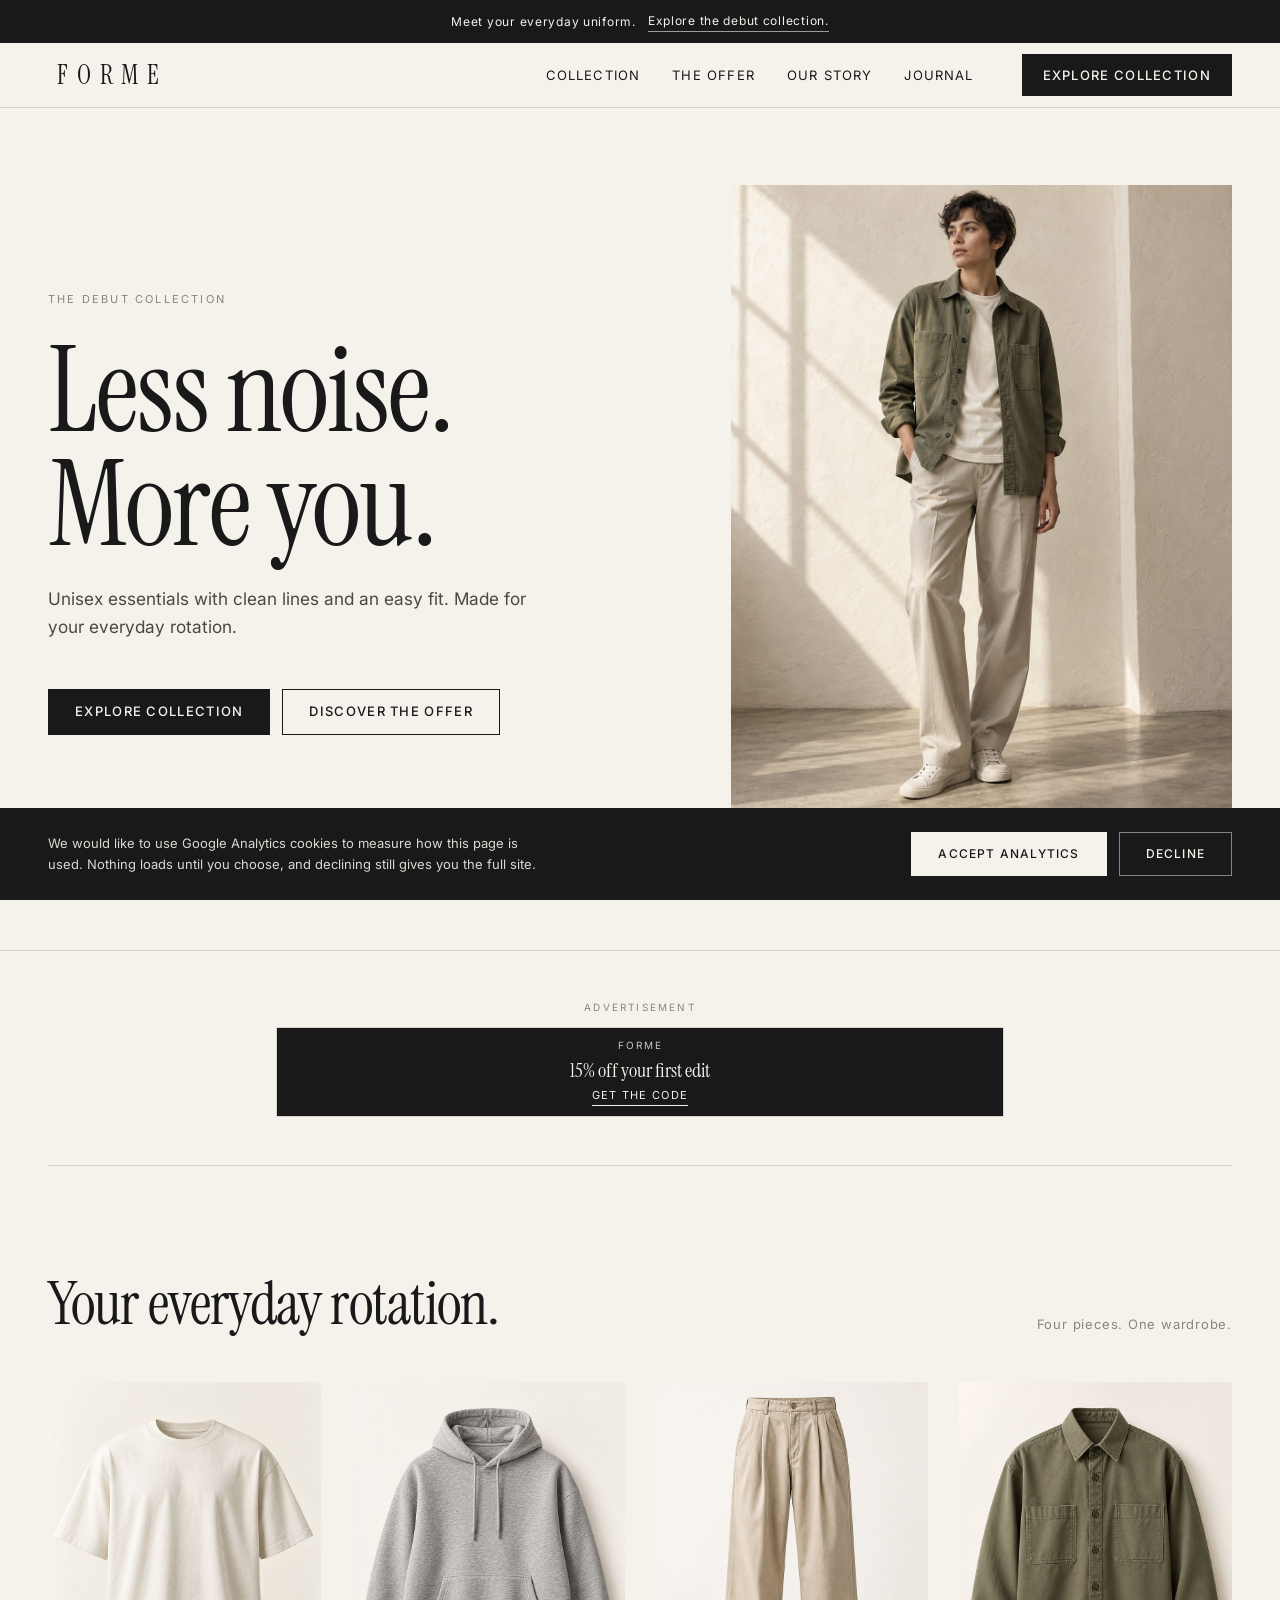
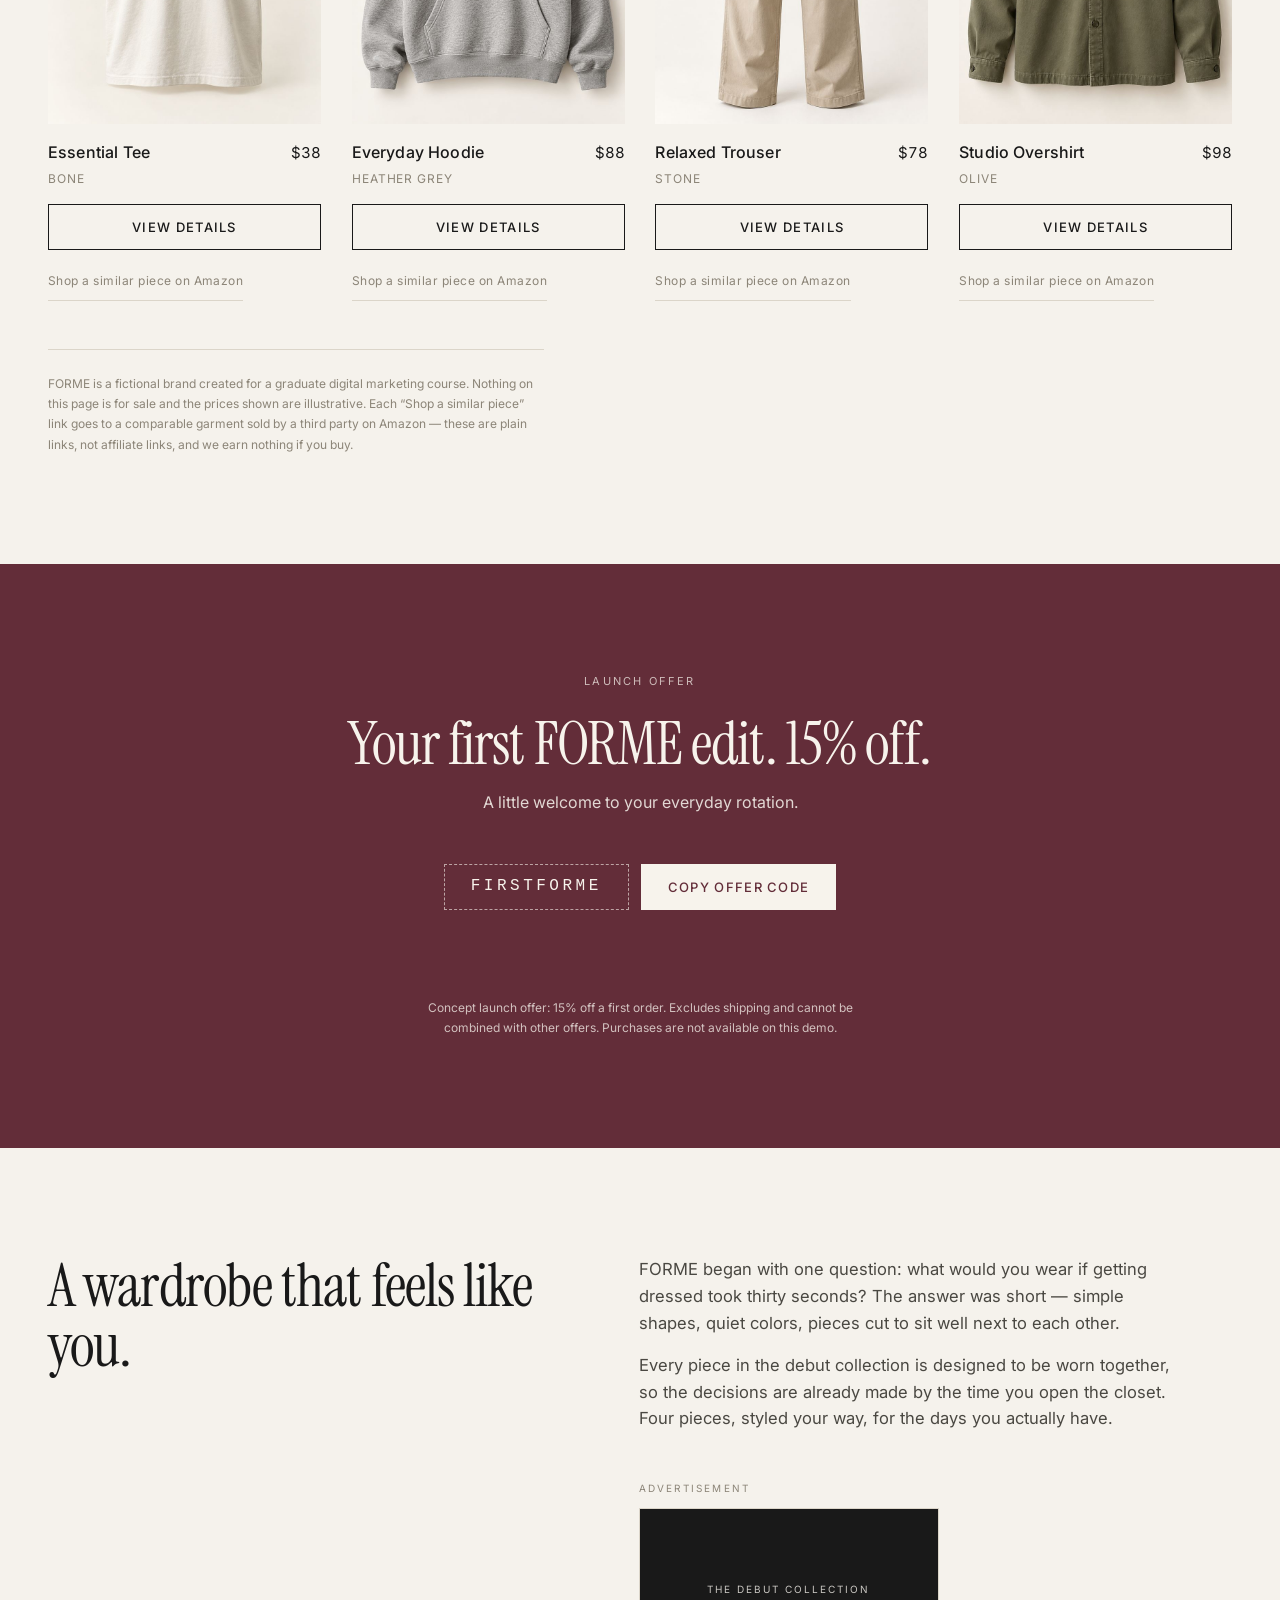
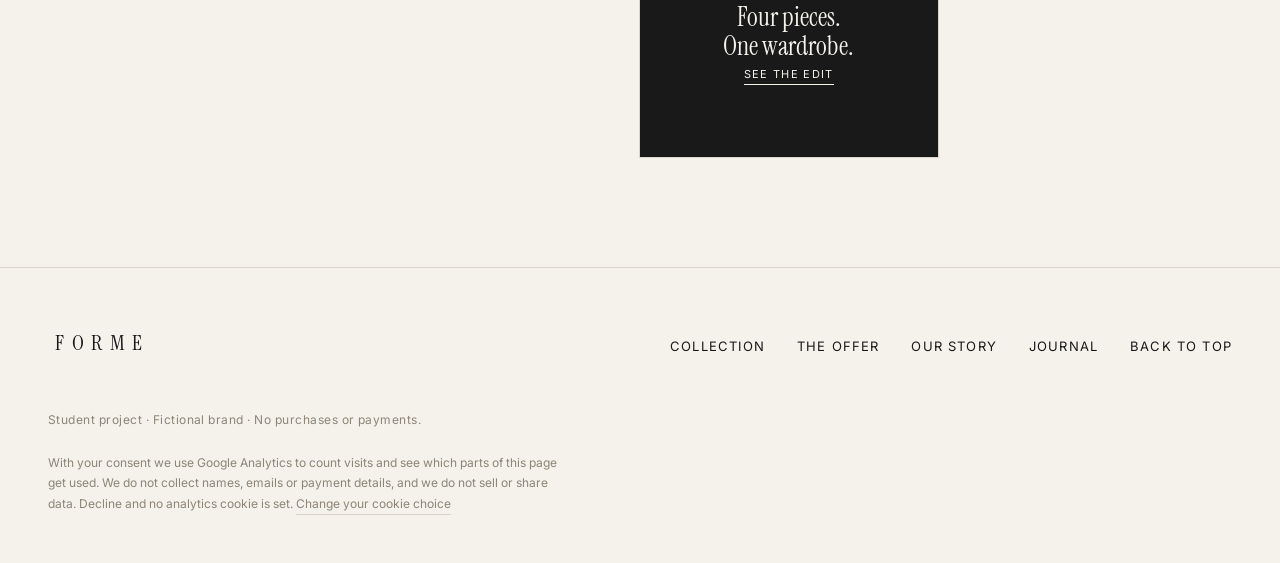
==== index.html @ a342634c "Update index.html" ====
<!DOCTYPE html>
<html lang="en">
<head>
<meta charset="utf-8">
<meta name="viewport" content="width=device-width, initial-scale=1, viewport-fit=cover">
<title>FORME — Unisex Everyday Essentials | The Debut Collection</title>
<meta name="description" content="FORME makes unisex wardrobe essentials with clean lines and an easy fit. Explore the debut collection and take 15% off your first edit.">
<meta name="theme-color" content="#F5F2EC">

<!-- AdSense site verification. This tag alone proves ownership; it loads no script
     and sets no cookie. The ad script itself is consent-gated (see the JS below). -->
<meta name="google-adsense-account" content="ca-pub-1368713087096295">

<!-- DEPLOYMENT-DEPENDENT: replace https://clothingforme.com/ with the live origin
     (e.g. https://forme-debut.pages.dev/) in the three absolute URLs below. -->
<link rel="canonical" href="https://clothingforme.com/">
<meta property="og:type" content="website">
<meta property="og:site_name" content="FORME">
<meta property="og:title" content="FORME — Less noise. More you.">
<meta property="og:description" content="Unisex essentials with clean lines and an easy fit. Explore the debut collection.">
<meta property="og:url" content="https://clothingforme.com/">
<meta property="og:image" content="https://clothingforme.com/assets/og-cover.jpg">
<meta property="og:image:width" content="1200">
<meta property="og:image:height" content="630">
<meta property="og:image:alt" content="The FORME wordmark beside a photograph of the debut collection worn together.">
<meta name="twitter:card" content="summary_large_image">

<link rel="icon" href="assets/favicon.svg" type="image/svg+xml">
<link rel="preconnect" href="https://fonts.googleapis.com">
<link rel="preconnect" href="https://fonts.gstatic.com" crossorigin>
<link rel="stylesheet" href="https://fonts.googleapis.com/css2?family=Instrument+Serif:ital@0;1&family=Inter:wght@400;500&display=swap">

<style>
/* ============================================================
   FORME — design tokens
   ============================================================ */
:root{
  --ivory:#F5F2EC;
  --ivory-2:#EFEAE1;
  --ink:#191919;
  --ink-70:#4A4842;
  --stone:#8C8578;
  --line:#DBD5C9;
  --burgundy:#632D39;
  --burgundy-ink:#F7F3EC;

  --font-display:"Instrument Serif","Iowan Old Style","Palatino Linotype",Palatino,Georgia,serif;
  --font-sans:"Inter",system-ui,-apple-system,"Segoe UI",Helvetica,Arial,sans-serif;

  --s-1:8px; --s-2:12px; --s-3:16px; --s-4:24px; --s-5:32px;
  --s-6:48px; --s-7:64px; --s-8:96px;
  --section-y:clamp(64px,8.5vw,128px);
  --maxw:1280px;
  --gutter:clamp(20px,4.5vw,48px);
  --header-h:64px;
}

*,*::before,*::after{box-sizing:border-box}
html{-webkit-text-size-adjust:100%;scroll-behavior:smooth;scroll-padding-top:calc(var(--header-h) + 24px)}
body{
  margin:0;background:var(--ivory);color:var(--ink);
  font-family:var(--font-sans);font-size:16px;line-height:1.6;
  -webkit-font-smoothing:antialiased;overflow-x:hidden;
}
img{max-width:100%;height:auto;display:block}
a{color:inherit}
h1,h2,h3{margin:0;font-weight:400}
p{margin:0}
ul{margin:0;padding:0;list-style:none}
button{font:inherit;color:inherit}

:focus-visible{outline:2px solid var(--burgundy);outline-offset:3px}
.offer :focus-visible,.announce :focus-visible{outline-color:var(--burgundy-ink)}

.wrap{max-width:var(--maxw);margin-inline:auto;padding-inline:var(--gutter)}
.section{padding-block:var(--section-y);scroll-margin-top:calc(var(--header-h) + 16px)}
.rule{border:0;border-top:1px solid var(--line);margin:0}

.eyebrow{
  font-size:11px;letter-spacing:.2em;text-transform:uppercase;
  color:var(--stone);margin:0 0 var(--s-4)
}
.display{font-family:var(--font-display);font-weight:400;letter-spacing:-.015em;line-height:.95}
.h2{font-family:var(--font-display);font-size:clamp(32px,5vw,60px);line-height:1;letter-spacing:-.015em}
.lede{font-size:clamp(16px,1.35vw,18px);color:var(--ink-70);max-width:46ch}

.skip{
  position:absolute;left:var(--s-3);top:-64px;z-index:100;
  background:var(--ink);color:var(--ivory);padding:12px 18px;font-size:14px;
  transition:top .15s ease
}
.skip:focus{top:12px}

/* ---------- buttons ---------- */
.btn{
  display:inline-flex;align-items:center;justify-content:center;
  min-height:46px;padding:0 26px;border-radius:0;border:1px solid var(--ink);
  font-size:13px;letter-spacing:.1em;text-transform:uppercase;font-weight:500;
  text-decoration:none;cursor:pointer;background:transparent;
  transition:background-color .18s ease,color .18s ease,border-color .18s ease
}
.btn--solid{background:var(--ink);color:var(--ivory)}
.btn--solid:hover{background:#2E2C29;border-color:#2E2C29}
.btn--ghost:hover{background:var(--ink);color:var(--ivory)}
.btn--light{background:var(--burgundy-ink);color:var(--burgundy);border-color:var(--burgundy-ink)}
.btn--light:hover{background:transparent;color:var(--burgundy-ink)}
.btn--outline-light{border-color:rgba(247,243,236,.55);color:var(--burgundy-ink)}
.btn--outline-light:hover{background:var(--burgundy-ink);color:var(--burgundy);border-color:var(--burgundy-ink)}
.btn--block{width:100%}

.link-underline{
  text-decoration:none;border-bottom:1px solid currentColor;padding-bottom:2px;
  font-size:13px;letter-spacing:.06em
}

/* ---------- announcement ---------- */
.announce{background:var(--ink);color:var(--ivory)}
.announce__inner{
  display:flex;flex-wrap:wrap;gap:6px var(--s-2);align-items:center;justify-content:center;
  padding-block:11px;text-align:center;font-size:12px;letter-spacing:.06em
}
.announce a{text-decoration:none;border-bottom:1px solid rgba(245,242,236,.6);padding-bottom:1px}
.announce a:hover{border-bottom-color:var(--ivory)}

/* ---------- header ---------- */
.header{position:sticky;top:0;z-index:50;background:var(--ivory);border-bottom:1px solid var(--line)}
.header__inner{
  display:flex;align-items:center;justify-content:space-between;gap:var(--s-4);
  min-height:var(--header-h)
}
.wordmark{
  font-family:var(--font-display);font-size:26px;letter-spacing:.34em;
  text-decoration:none;line-height:1;padding-left:.34em
}
.nav{display:flex;align-items:center;gap:var(--s-6)}
.nav__list{display:flex;gap:var(--s-5)}
.nav__list a{
  text-decoration:none;font-size:13px;letter-spacing:.09em;text-transform:uppercase;
  padding:6px 0;border-bottom:1px solid transparent
}
.nav__list a:hover{border-bottom-color:var(--ink)}
.nav__cta{min-height:42px;padding:0 20px}

.nav-toggle{
  display:none;width:44px;height:44px;align-items:center;justify-content:center;
  background:none;border:1px solid var(--line);cursor:pointer;margin-right:-2px
}
.nav-toggle .bars{display:block;width:18px;height:1px;background:var(--ink);position:relative}
.nav-toggle .bars::before,.nav-toggle .bars::after{
  content:"";position:absolute;left:0;width:18px;height:1px;background:var(--ink)
}
.nav-toggle .bars::before{top:-6px}
.nav-toggle .bars::after{top:6px}
.nav-toggle[aria-expanded="true"] .bars{background:transparent}
.nav-toggle[aria-expanded="true"] .bars::before{top:0;transform:rotate(45deg)}
.nav-toggle[aria-expanded="true"] .bars::after{top:0;transform:rotate(-45deg)}

.sr-only{
  position:absolute;width:1px;height:1px;padding:0;margin:-1px;overflow:hidden;
  clip:rect(0 0 0 0);clip-path:inset(50%);white-space:nowrap;border:0
}

@media (max-width:899px){
  /* No-JS fallback: the nav stays in the flow and wraps onto its own row. */
  .header__inner{flex-wrap:wrap;padding-block:10px;row-gap:var(--s-2)}
  .nav{flex-wrap:wrap;width:100%;justify-content:space-between;gap:var(--s-3)}
  .nav__list{flex-wrap:wrap;gap:var(--s-2) var(--s-4)}
  .nav__cta{flex:0 0 auto}

  .js .nav{
    display:none;position:absolute;left:0;right:0;top:100%;
    background:var(--ivory);border-bottom:1px solid var(--line);
    flex-direction:column;align-items:stretch;gap:0;padding:var(--s-2) var(--gutter) var(--s-4)
  }
  .js .nav[data-open="true"]{display:flex}
  .js .nav__list{flex-direction:column;gap:0}
  .js .nav__list a{display:flex;align-items:center;min-height:52px;border-bottom:1px solid var(--line)}
  .js .nav__cta{margin-top:var(--s-4);width:100%;min-height:48px}
  .js .nav-toggle{display:flex}
  .js .header__inner{flex-wrap:nowrap;padding-block:0;position:relative}
  .nav__list a{font-size:12px}
}

/* ---------- hero ---------- */
.hero{padding-block:clamp(40px,6vw,88px) var(--section-y)}
.hero__grid{
  display:grid;grid-template-columns:minmax(0,1.05fr) minmax(0,.85fr);
  gap:clamp(32px,5vw,72px);align-items:center
}
.hero h1{font-size:clamp(54px,9.4vw,132px);margin:0 0 var(--s-4)}
.hero .lede{margin-bottom:var(--s-6)}
.hero__actions{display:flex;flex-wrap:wrap;gap:var(--s-2)}
.hero__media{position:relative}
.hero__media img{width:100%;aspect-ratio:4/5;object-fit:cover}
.hero__caption{
  display:flex;justify-content:space-between;gap:var(--s-3);
  margin-top:var(--s-2);font-size:11px;letter-spacing:.16em;text-transform:uppercase;color:var(--stone)
}
@media (max-width:899px){
  .hero__grid{grid-template-columns:1fr;gap:var(--s-6)}
  .hero h1{font-size:clamp(50px,13.5vw,72px)}
  .hero__actions .btn{flex:1 1 auto;min-width:min(100%,220px)}
}

/* ---------- collection ---------- */
.section-head{
  display:flex;flex-wrap:wrap;align-items:flex-end;justify-content:space-between;
  gap:var(--s-4);margin-bottom:var(--s-6)
}
.section-head p{color:var(--stone);font-size:13px;letter-spacing:.06em}
.grid-products{display:grid;grid-template-columns:1fr;gap:clamp(28px,3vw,36px) clamp(20px,2.4vw,32px)}
@media (min-width:520px){.grid-products{grid-template-columns:repeat(2,minmax(0,1fr))}}
@media (min-width:960px){.grid-products{grid-template-columns:repeat(4,minmax(0,1fr))}}

.product__media{overflow:hidden;background:var(--ivory-2);margin-bottom:var(--s-3)}
.product__media img{width:100%;aspect-ratio:4/5;object-fit:cover;transition:transform .4s ease}
.product:hover .product__media img{transform:scale(1.025)}
.product__row{display:flex;justify-content:space-between;align-items:baseline;gap:var(--s-2)}
.product__name{font-size:16px;font-weight:500;letter-spacing:.01em}
.product__price{font-size:15px;font-variant-numeric:tabular-nums;color:var(--ink)}
.product__colors{font-size:12px;letter-spacing:.08em;text-transform:uppercase;color:var(--stone);margin-top:4px}
.product__desc{font-size:14px;color:var(--ink-70);margin-top:var(--s-2);max-width:42ch}
.js .product__desc{display:none}
.product__btn{margin-top:var(--s-3)}
.product__shop{
  display:inline-block;margin-top:var(--s-2);padding:9px 0;
  font-size:12px;letter-spacing:.04em;color:var(--stone);
  text-decoration:none;border-bottom:1px solid var(--line)
}
.product__shop:hover{color:var(--ink);border-bottom-color:var(--ink)}
/* ---------- ad slots ---------- */
.adslot{margin-inline:auto;text-align:center}
.adslot__label{
  display:block;font-size:10px;letter-spacing:.22em;text-transform:uppercase;
  color:var(--stone);margin-bottom:var(--s-2)
}
.adslot__frame{
  position:relative;margin-inline:auto;display:flex;align-items:center;justify-content:center;
  background:var(--ivory-2);border:1px solid var(--line);overflow:hidden
}
/* The house ad sits underneath as backfill. If the network returns an ad it
   renders on top; if it returns nothing, the house ad shows through. */
.adslot__frame .house{position:absolute;inset:0;z-index:0}
.adslot__net{position:absolute;inset:0;z-index:1;border:0;display:block;max-width:100%}
/* Reserve the exact ad size so nothing shifts when the ad loads. */
.adslot--leaderboard .adslot__frame{width:min(100%,728px);height:90px}
@media (max-width:767px){
  .adslot--leaderboard .adslot__frame{width:min(100%,320px);height:100px}
}
.adslot--rectangle .adslot__frame{width:300px;height:250px;max-width:100%;margin-inline:0}
.adslot--rectangle{text-align:left}
@media (max-width:899px){
  .adslot--rectangle{text-align:center}
  .adslot--rectangle .adslot__frame{margin-inline:auto}
}

.adslot--leaderboard{padding-block:var(--s-6);border-bottom:1px solid var(--line)}

.house{
  display:flex;flex-direction:column;align-items:center;justify-content:center;
  gap:6px;width:100%;height:100%;padding:0 var(--s-3);
  background:var(--ink);color:var(--ivory);text-decoration:none;text-align:center
}
.house:hover{background:#2E2C29}
.house__kicker{font-size:10px;letter-spacing:.2em;text-transform:uppercase;opacity:.8}
.house__line{font-family:var(--font-display);font-size:20px;line-height:1.1}
.house__cta{font-size:11px;letter-spacing:.12em;text-transform:uppercase;border-bottom:1px solid currentColor}
.adslot--rectangle .house__line{font-size:26px;max-width:22ch}

.story__aside{margin-top:var(--s-6)}

.collection__note{
  margin-top:var(--s-6);padding-top:var(--s-4);border-top:1px solid var(--line);
  font-size:12px;line-height:1.7;color:var(--stone);max-width:62ch
}

/* ---------- product dialog ---------- */
.modal{
  border:0;padding:0;background:var(--ivory);color:var(--ink);
  width:min(94vw,980px);max-width:94vw;max-height:88vh;overflow:auto
}
.modal::backdrop{background:rgba(25,25,25,.6)}
.modal__grid{display:grid;grid-template-columns:minmax(0,.9fr) minmax(0,1.1fr)}
.modal__media{background:var(--ivory-2)}
.modal__media img{width:100%;aspect-ratio:4/5;object-fit:cover}
.modal__body{
  padding:clamp(24px,3.4vw,48px);display:flex;flex-direction:column;
  justify-content:center;gap:var(--s-3)
}
.modal__note{font-size:12px;color:var(--stone);margin-top:var(--s-3)}
.modal__actions{display:flex;flex-wrap:wrap;gap:var(--s-2)}

/* ---------- consent banner ---------- */
.consent{
  position:fixed;left:0;right:0;bottom:0;z-index:80;
  background:var(--ink);color:var(--ivory);
  padding:var(--s-4) var(--gutter);
  padding-bottom:calc(var(--s-4) + env(safe-area-inset-bottom,0px))
}
.consent__inner{
  max-width:var(--maxw);margin-inline:auto;
  display:flex;flex-wrap:wrap;align-items:center;justify-content:space-between;gap:var(--s-3) var(--s-5)
}
.consent p{font-size:13px;line-height:1.6;max-width:62ch;color:rgba(245,242,236,.88)}
.consent__actions{display:flex;flex-wrap:wrap;gap:var(--s-2)}
.consent .btn{min-height:44px;font-size:12px}
.consent .btn--accept{background:var(--ivory);color:var(--ink);border-color:var(--ivory)}
.consent .btn--accept:hover{background:transparent;color:var(--ivory)}
.consent .btn--decline{border-color:rgba(245,242,236,.5);color:var(--ivory)}
.consent .btn--decline:hover{background:rgba(245,242,236,.14)}
.consent :focus-visible{outline-color:var(--ivory)}

.footer__privacy{
  margin-top:var(--s-4);font-size:12px;line-height:1.7;color:var(--stone);max-width:66ch
}
.footer__privacy button{
  background:none;border:0;padding:0;font-size:12px;color:var(--stone);
  border-bottom:1px solid var(--line);cursor:pointer
}
.footer__privacy button:hover{color:var(--ink);border-bottom-color:var(--ink)}
.modal__title{font-family:var(--font-display);font-size:clamp(30px,3.6vw,44px);line-height:1.02}
.modal__price{font-size:17px;font-variant-numeric:tabular-nums}
.modal__meta{font-size:12px;letter-spacing:.1em;text-transform:uppercase;color:var(--stone)}
.modal__desc{color:var(--ink-70);max-width:44ch}
.modal__actions{margin-top:var(--s-2)}
.modal__close{
  position:absolute;top:8px;right:8px;width:44px;height:44px;
  display:flex;align-items:center;justify-content:center;
  background:var(--ivory);border:1px solid var(--line);cursor:pointer;font-size:18px;line-height:1
}
.modal__close:hover{background:var(--ink);color:var(--ivory);border-color:var(--ink)}
.modal__inner{position:relative}
@media (max-width:719px){
  .modal{width:100vw;max-width:100vw;max-height:92vh;margin:auto auto 0}
  .modal__grid{grid-template-columns:1fr}
  .modal__media img{aspect-ratio:4/3}
}

/* ---------- offer ---------- */
.offer{background:var(--burgundy);color:var(--burgundy-ink)}
.offer__inner{max-width:720px;margin-inline:auto;text-align:center}
.offer .eyebrow{color:rgba(247,243,236,.72)}
.offer h2{margin-bottom:var(--s-3)}
.offer__copy{color:rgba(247,243,236,.86);margin-bottom:var(--s-6)}
.offer__code-row{
  display:flex;flex-wrap:wrap;gap:var(--s-2);align-items:stretch;justify-content:center
}
.offer__code{
  display:flex;align-items:center;justify-content:center;min-height:46px;padding:0 26px;
  border:1px dashed rgba(247,243,236,.6);
  font-family:ui-monospace,SFMono-Regular,Menlo,Consolas,monospace;
  font-size:16px;letter-spacing:.22em;user-select:all;-webkit-user-select:all
}
.offer__code::selection{background:var(--burgundy-ink);color:var(--burgundy)}
.offer__code::-moz-selection{background:var(--burgundy-ink);color:var(--burgundy)}
.offer__status{
  min-height:24px;margin-top:var(--s-3);font-size:13px;letter-spacing:.06em;
  color:var(--burgundy-ink)
}
.offer__terms{
  margin-top:var(--s-6);font-size:12px;line-height:1.7;color:rgba(247,243,236,.75);
  max-width:56ch;margin-inline:auto
}

/* ---------- story ---------- */
.story__grid{display:grid;grid-template-columns:minmax(0,1fr) minmax(0,1.1fr);gap:clamp(24px,4vw,64px)}
.story__grid p{color:var(--ink-70);font-size:clamp(16px,1.3vw,18px);max-width:54ch}
.story__grid p + p{margin-top:var(--s-3)}
@media (max-width:899px){.story__grid{grid-template-columns:1fr}}

/* ---------- footer ---------- */
.footer{border-top:1px solid var(--line);padding-block:var(--s-7) var(--s-6)}
.footer__grid{display:flex;flex-wrap:wrap;justify-content:space-between;gap:var(--s-6)}
.footer .wordmark{font-size:22px;display:inline-block}
.footer__nav{display:flex;flex-wrap:wrap;gap:var(--s-5)}
.footer__nav a{
  text-decoration:none;font-size:13px;letter-spacing:.09em;text-transform:uppercase;
  border-bottom:1px solid transparent;padding:4px 0;display:inline-block
}
.footer__nav a:hover{border-bottom-color:var(--ink)}
.footer__legal{margin-top:var(--s-6);font-size:12px;color:var(--stone);letter-spacing:.04em}

@media (prefers-reduced-motion:reduce){
  html{scroll-behavior:auto}
  *,*::before,*::after{transition-duration:.01ms!important;animation-duration:.01ms!important}
}
</style>
</head>
<body>
<script>document.documentElement.classList.add('js');</script>

<a class="skip" href="#main">Skip to content</a>

<!-- 1. Announcement -->
<div class="announce">
  <div class="wrap announce__inner">
    <span>Meet your everyday uniform.</span>
    <a href="#collection" data-event="collection_cta_click" data-source="announcement">Explore the debut collection.</a>
  </div>
</div>

<!-- 2. Header -->
<header class="header">
  <div class="wrap header__inner">
    <a class="wordmark" href="#top" aria-label="FORME — home">FORME</a>

    <button class="nav-toggle" type="button" aria-expanded="false" aria-controls="site-menu">
      <span class="bars" aria-hidden="true"></span>
      <span class="sr-only">Menu</span>
    </button>

    <nav class="nav" id="site-menu" aria-label="Primary">
      <ul class="nav__list">
        <li><a href="#collection">Collection</a></li>
        <li><a href="#offer">The Offer</a></li>
        <li><a href="#story">Our Story</a></li>
        <li><a href="journal/index.html">Journal</a></li>
      </ul>
      <a class="btn btn--solid nav__cta" href="#collection" data-event="collection_cta_click" data-source="header">Explore Collection</a>
    </nav>
  </div>
</header>

<main id="main">
  <!-- 3. Hero -->
  <section class="hero wrap" id="top">
    <div class="hero__grid">
      <div class="hero__text">
        <p class="eyebrow">The debut collection</p>
        <h1 class="display">Less noise.<br>More you.</h1>
        <p class="lede">Unisex essentials with clean lines and an easy fit. Made for your everyday rotation.</p>
        <div class="hero__actions">
          <a class="btn btn--solid" href="#collection" data-event="collection_cta_click" data-source="hero_primary">Explore Collection</a>
          <a class="btn btn--ghost" href="#offer" data-source="hero_secondary">Discover the Offer</a>
        </div>
      </div>
      <figure class="hero__media" style="margin:0">
        <img src="assets/hero-debut-collection.jpg" width="1100" height="1375"
             alt="A person wearing the olive Studio Overshirt open over a bone Essential Tee with stone Relaxed Trousers, standing in sunlight against a pale plaster wall."
             fetchpriority="high" decoding="async">
        <figcaption class="hero__caption">
          <span>Debut collection</span><span>Four pieces</span>
        </figcaption>
      </figure>
    </div>
  </section>

  <hr class="rule">

  <!-- Ad slot A — leaderboard. Between the hero and the collection — the highest-viewability
       placement that does not push the headline below the fold.
       Holds a house ad until/unless AdSense approves the site. -->
  <div class="wrap">
    <aside class="adslot adslot--leaderboard" id="ad-leaderboard"
           data-slot="leaderboard_mid" aria-label="Advertisement"
           data-net-key="734990de7f92266986d0c5fcd9fb784f" data-net-w="728" data-net-h="90"
           data-net-min="768">
      <span class="adslot__label">Advertisement</span>
      <div class="adslot__frame">
        <!-- AdSense: when approved, delete the house ad below and uncomment this unit.
        <ins class="adsbygoogle" style="display:block;width:728px;height:90px"
             data-ad-client="ca-pub-1368713087096295"
             data-ad-slot="XXXXXXXXXX"></ins>
        <script>(adsbygoogle = window.adsbygoogle || []).push({});</script>
        -->
        <a class="house" href="#offer" data-event="ad_slot_click" data-slot="leaderboard_mid">
          <span class="house__kicker">FORME</span>
          <span class="house__line">15% off your first edit</span>
          <span class="house__cta">Get the code</span>
        </a>
      </div>
    </aside>
  </div>

  <!-- 4. Collection -->
  <section class="section wrap" id="collection" aria-labelledby="collection-title">
    <div class="section-head">
      <h2 class="h2" id="collection-title">Your everyday rotation.</h2>
      <p>Four pieces. One wardrobe.</p>
    </div>

    <ul class="grid-products">
      <li class="product"
          data-id="essential-tee"
          data-name="Essential Tee"
          data-price="$38"
          data-colors="Bone"
          data-shop="https://www.amazon.com/dp/B0DQ6L3VP2"
          data-image="assets/product-essential-tee.jpg"
          data-alt="The Essential Tee in bone, photographed flat on a warm ivory background.">
        <div class="product__media">
          <img src="assets/product-essential-tee.jpg" width="800" height="1000" loading="lazy" decoding="async"
               alt="The Essential Tee in bone, photographed flat on a warm ivory background.">
        </div>
        <div class="product__row">
          <h3 class="product__name">Essential Tee</h3>
          <span class="product__price">$38</span>
        </div>
        <p class="product__colors">Bone</p>
        <p class="product__desc">A midweight jersey tee with a straight body and a set shoulder. Wears clean on its own and lies flat under a layer.</p>
        <button class="btn btn--ghost btn--block product__btn" type="button" data-open-product>View Details</button>
        <a class="product__shop" href="https://www.amazon.com/dp/B0DQ6L3VP2" target="_blank" rel="noopener noreferrer"
           data-event="outbound_product_click" data-source="card" data-product="essential-tee">Shop a similar piece on Amazon</a>
      </li>

      <li class="product"
          data-id="everyday-hoodie"
          data-name="Everyday Hoodie"
          data-price="$88"
          data-colors="Heather Grey"
          data-shop="https://www.amazon.com/dp/B0C6FZVLV9"
          data-image="assets/product-everyday-hoodie.jpg"
          data-alt="The Everyday Hoodie in heather grey, photographed flat with the hood spread and drawcords centered.">
        <div class="product__media">
          <img src="assets/product-everyday-hoodie.jpg" width="800" height="1000" loading="lazy" decoding="async"
               alt="The Everyday Hoodie in heather grey, photographed flat with the hood spread and drawcords centered.">
        </div>
        <div class="product__row">
          <h3 class="product__name">Everyday Hoodie</h3>
          <span class="product__price">$88</span>
        </div>
        <p class="product__colors">Heather Grey</p>
        <p class="product__desc">Brushed fleece with a dropped shoulder and a lined hood. Roomy through the body, ribbed at the cuff and hem.</p>
        <button class="btn btn--ghost btn--block product__btn" type="button" data-open-product>View Details</button>
        <a class="product__shop" href="https://www.amazon.com/dp/B0C6FZVLV9" target="_blank" rel="noopener noreferrer"
           data-event="outbound_product_click" data-source="card" data-product="everyday-hoodie">Shop a similar piece on Amazon</a>
      </li>

      <li class="product"
          data-id="relaxed-trouser"
          data-name="Relaxed Trouser"
          data-price="$78"
          data-colors="Stone"
          data-shop="https://www.amazon.com/dp/B0FMK4L2NK"
          data-image="assets/product-relaxed-trouser.jpg"
          data-alt="The Relaxed Trouser in stone, photographed flat with a pleated front and wide legs.">
        <div class="product__media">
          <img src="assets/product-relaxed-trouser.jpg" width="800" height="1000" loading="lazy" decoding="async"
               alt="The Relaxed Trouser in stone, photographed flat with a pleated front and wide legs.">
        </div>
        <div class="product__row">
          <h3 class="product__name">Relaxed Trouser</h3>
          <span class="product__price">$78</span>
        </div>
        <p class="product__colors">Stone</p>
        <p class="product__desc">A soft twill trouser with a mid rise, a roomy thigh and a light taper. Sits well over sneakers or boots.</p>
        <button class="btn btn--ghost btn--block product__btn" type="button" data-open-product>View Details</button>
        <a class="product__shop" href="https://www.amazon.com/dp/B0FMK4L2NK" target="_blank" rel="noopener noreferrer"
           data-event="outbound_product_click" data-source="card" data-product="relaxed-trouser">Shop a similar piece on Amazon</a>
      </li>

      <li class="product"
          data-id="studio-overshirt"
          data-name="Studio Overshirt"
          data-price="$98"
          data-colors="Olive"
          data-shop="https://www.amazon.com/dp/B0CNTMDQG5"
          data-image="assets/product-studio-overshirt.jpg"
          data-alt="The Studio Overshirt in olive, photographed flat with a point collar and two chest pockets.">
        <div class="product__media">
          <img src="assets/product-studio-overshirt.jpg" width="800" height="1000" loading="lazy" decoding="async"
               alt="The Studio Overshirt in olive, photographed flat with a point collar and two chest pockets.">
        </div>
        <div class="product__row">
          <h3 class="product__name">Studio Overshirt</h3>
          <span class="product__price">$98</span>
        </div>
        <p class="product__colors">Olive</p>
        <p class="product__desc">A boxy overshirt in a structured weave. Open as a light layer, buttoned as the whole outfit.</p>
        <button class="btn btn--ghost btn--block product__btn" type="button" data-open-product>View Details</button>
        <a class="product__shop" href="https://www.amazon.com/dp/B0CNTMDQG5" target="_blank" rel="noopener noreferrer"
           data-event="outbound_product_click" data-source="card" data-product="studio-overshirt">Shop a similar piece on Amazon</a>
      </li>
    </ul>

    <p class="collection__note">FORME is a fictional brand created for a graduate digital marketing course. Nothing on this page is for sale and the prices shown are illustrative. Each “Shop a similar piece” link goes to a comparable garment sold by a third party on Amazon — these are plain links, not affiliate links, and we earn nothing if you buy.</p>
  </section>

  <!-- 5. Launch offer -->
  <section class="offer section" id="offer" aria-labelledby="offer-title">
    <div class="wrap offer__inner">
      <p class="eyebrow">Launch offer</p>
      <h2 class="h2" id="offer-title">Your first FORME edit. 15% off.</h2>
      <p class="offer__copy">A little welcome to your everyday rotation.</p>

      <div class="offer__code-row">
        <span class="offer__code" id="offer-code">FIRSTFORME</span>
        <button class="btn btn--light" type="button" id="copy-code"
                data-event="offer_code_copy" aria-describedby="offer-code">Copy Offer Code</button>
      </div>
      <p class="offer__status" id="copy-status" role="status" aria-live="polite"></p>

      <p class="offer__terms">
        Concept launch offer: 15% off a first order. Excludes shipping and cannot be combined
        with other offers. Purchases are not available on this demo.
      </p>
    </div>
  </section>

  <!-- 6. Brand story -->
  <section class="section wrap" id="story" aria-labelledby="story-title">
    <div class="story__grid">
      <h2 class="h2" id="story-title">A wardrobe that feels like you.</h2>
      <div>
        <p>FORME began with one question: what would you wear if getting dressed took thirty seconds? The answer was short — simple shapes, quiet colors, pieces cut to sit well next to each other.</p>
        <p>Every piece in the debut collection is designed to be worn together, so the decisions are already made by the time you open the closet. Four pieces, styled your way, for the days you actually have.</p>

        <!-- Ad slot B — medium rectangle, in-content. -->
        <aside class="adslot adslot--rectangle story__aside" id="ad-rectangle"
               data-slot="rectangle_story" aria-label="Advertisement"
               data-net-key="bdcc98dc170d8981846f3b499699fd1f" data-net-w="300" data-net-h="250"
               data-net-min="0">
          <span class="adslot__label">Advertisement</span>
          <div class="adslot__frame">
            <!-- AdSense: when approved, delete the house ad below and uncomment this unit.
            <ins class="adsbygoogle" style="display:block;width:300px;height:250px"
                 data-ad-client="ca-pub-1368713087096295"
                 data-ad-slot="XXXXXXXXXX"></ins>
            <script>(adsbygoogle = window.adsbygoogle || []).push({});</script>
            -->
            <a class="house" href="#collection" data-event="ad_slot_click" data-slot="rectangle_story">
              <span class="house__kicker">The debut collection</span>
              <span class="house__line">Four pieces.<br>One wardrobe.</span>
              <span class="house__cta">See the edit</span>
            </a>
          </div>
        </aside>
      </div>
    </div>
  </section>
</main>

<!-- 7. Footer -->
<footer class="footer">
  <div class="wrap">
    <div class="footer__grid">
      <a class="wordmark" href="#top" aria-label="FORME — back to top">FORME</a>
      <nav class="footer__nav" aria-label="Footer">
        <a href="#collection">Collection</a>
        <a href="#offer">The Offer</a>
        <a href="#story">Our Story</a>
        <a href="journal/index.html">Journal</a>
        <a href="#top">Back to top</a>
      </nav>
    </div>
    <p class="footer__legal">Student project · Fictional brand · No purchases or payments.</p>
    <p class="footer__privacy">
      With your consent we use Google Analytics to count visits and see which parts of this page get
      used. We do not collect names, emails or payment details, and we do not sell or share data.
      Decline and no analytics cookie is set. <button type="button" id="consent-reopen">Change your cookie choice</button>
    </p>
  </div>
</footer>

<!-- Cookie consent — no analytics script loads until this is accepted -->
<aside class="consent" id="consent" role="region" aria-label="Cookie choice" hidden>
  <div class="consent__inner">
    <p>We would like to use Google Analytics cookies to measure how this page is used. Nothing loads
      until you choose, and declining still gives you the full site.</p>
    <div class="consent__actions">
      <button class="btn btn--accept" type="button" id="consent-accept">Accept analytics</button>
      <button class="btn btn--decline" type="button" id="consent-decline">Decline</button>
    </div>
  </div>
</aside>

<!-- Product dialog (progressive enhancement; descriptions stay in the page without JS) -->
<dialog class="modal" id="product-modal" aria-labelledby="modal-title">
  <div class="modal__inner">
    <button class="modal__close" type="button" id="modal-close" aria-label="Close product details">&#215;</button>
    <div class="modal__grid">
      <div class="modal__media">
        <img id="modal-image" src="assets/product-essential-tee.jpg" width="800" height="1000" alt="" decoding="async">
      </div>
      <div class="modal__body">
        <h2 class="modal__title" id="modal-title">Essential Tee</h2>
        <p class="modal__price" id="modal-price">$38</p>
        <p class="modal__meta" id="modal-colors">Bone / Black</p>
        <p class="modal__desc" id="modal-desc"></p>
        <div class="modal__actions">
          <a class="btn btn--solid" id="modal-shop" href="https://www.amazon.com/" target="_blank" rel="noopener noreferrer"
             data-event="outbound_product_click" data-source="modal">Shop a Similar Piece</a>
          <a class="btn btn--ghost" href="#offer" id="modal-offer-link" data-source="product_modal">View Launch Offer</a>
        </div>
        <p class="modal__note">Fictional product · stand-in photography · the shop link opens a comparable third-party item on Amazon.</p>
      </div>
    </div>
  </div>
</dialog>

<script>
/* ============================================================
   FORME — measurement foundation
   ------------------------------------------------------------
   Nothing here collects visitor analytics. Events are held in
   memory for the current page view and printed to the console
   ONLY in debug mode (add ?debug=1 to the URL).
   To connect a real analytics tool later, send the event inside
   send() — see README.md ("Connecting real analytics").
   ============================================================ */
window.FORME = (function () {
  var GA_ID = 'G-DM67XJS2PV';
  var ADSENSE_ID = 'ca-pub-1368713087096295';
  var STORAGE_KEY = 'forme_consent';

  var DEBUG = false;
  try { DEBUG = new URLSearchParams(window.location.search).has('debug'); } catch (e) {}

  var events = [];

  /* ---- consent storage (per browser, never leaves the device) ---- */
  function readConsent() {
    try { return window.localStorage.getItem(STORAGE_KEY); } catch (e) { return null; }
  }
  function writeConsent(value) {
    try { window.localStorage.setItem(STORAGE_KEY, value); } catch (e) {}
  }

  /* ---- GA4 loads only after consent is granted ---- */
  var gaLoaded = false;
  function loadGA() {
    if (gaLoaded) return;
    gaLoaded = true;
    window.dataLayer = window.dataLayer || [];
    window.gtag = function () { window.dataLayer.push(arguments); };
    window.gtag('js', new Date());
    window.gtag('config', GA_ID);
    var s = document.createElement('script');
    s.async = true;
    s.src = 'https://www.googletagmanager.com/gtag/js?id=' + GA_ID;
    document.head.appendChild(s);
    if (DEBUG) console.info('[FORME debug] GA4 loaded', GA_ID);
  }

  /* AdSense also waits for consent — it sets advertising cookies.
     Ownership is proven by the meta tag in <head> and by /ads.txt, neither of
     which loads anything, so gating this does not affect site verification. */
  var adsLoaded = false;
  function loadAds() {
    if (adsLoaded) return;
    adsLoaded = true;
    var a = document.createElement('script');
    a.async = true;
    a.crossOrigin = 'anonymous';
    a.src = 'https://pagead2.googlesyndication.com/pagead/js/adsbygoogle.js?client=' + ADSENSE_ID;
    document.head.appendChild(a);
    if (DEBUG) console.info('[FORME debug] AdSense loaded', ADSENSE_ID);
  }

  /* Adsterra banner units. Their snippet writes to a global `atOptions`, so two
     units on one page would overwrite each other — each is isolated in its own
     iframe. Loaded only after consent, like every other third-party script. */
  var netLoaded = false;
  function loadNetworkAds() {
    if (netLoaded) return;
    netLoaded = true;
    document.querySelectorAll('.adslot[data-net-key]').forEach(function (slot) {
      var min = parseInt(slot.getAttribute('data-net-min') || '0', 10);
      if (window.innerWidth < min) return;          // skip units wider than the viewport
      var frame = slot.querySelector('.adslot__frame');
      if (!frame) return;
      var key = slot.getAttribute('data-net-key');
      var w = slot.getAttribute('data-net-w');
      var h = slot.getAttribute('data-net-h');
      var ifr = document.createElement('iframe');
      ifr.className = 'adslot__net';
      ifr.width = w; ifr.height = h;
      ifr.setAttribute('scrolling', 'no');
      ifr.setAttribute('title', 'Advertisement');
      ifr.setAttribute('loading', 'lazy');
      ifr.srcdoc =
        '<!doctype html><meta charset="utf-8">' +
        '<style>html,body{margin:0;padding:0;overflow:hidden}</style>' +
        '<scr' + 'ipt>atOptions={"key":"' + key + '","format":"iframe","height":' + h +
        ',"width":' + w + ',"params":{}};</scr' + 'ipt>' +
        '<scr' + 'ipt src="https://www.highrevenueformat.com/' + key + '/invoke.js"></scr' + 'ipt>';
      frame.appendChild(ifr);
      slot.setAttribute('data-creative', 'network');
      window.FORME.track('ad_slot_fill', {
        ad_slot: slot.getAttribute('data-slot'),
        creative: 'network',
        network: 'adsterra'
      });
      if (DEBUG) console.info('[FORME debug] network ad injected', slot.getAttribute('data-slot'));
    });
  }

  function send(name, payload) {
    var evt = Object.assign({ event: name, at: new Date().toISOString() }, payload || {});
    events.push(evt);
    if (DEBUG) console.info('[FORME debug]', evt.event, evt);
    if (window.gtag) window.gtag('event', name, payload || {});
  }

  return {
    track: send,
    events: events,
    debug: DEBUG,
    gaId: GA_ID,
    adsenseId: ADSENSE_ID,
    consent: { read: readConsent, write: writeConsent, load: loadGA, loadAds: loadAds,
               loadNetworkAds: loadNetworkAds, get granted() { return gaLoaded; } }
  };
})();

(function () {
  'use strict';
  var track = window.FORME.track;

  /* ---------- delegated CTA tracking ---------- */
  document.addEventListener('click', function (e) {
    var el = e.target.closest('[data-event]');
    if (!el) return;
    if (el.id === 'copy-code') return;           // tracked only on successful copy
    var payload = { source: el.getAttribute('data-source') || null };
    var pid = el.getAttribute('data-product');
    if (pid) { payload.product_id = pid; }
    var slot = el.getAttribute('data-slot');
    if (slot) { payload.ad_slot = slot; }
    if (el.tagName === 'A' && el.href && el.hostname && el.hostname !== window.location.hostname) {
      payload.destination = el.hostname;
    }
    track(el.getAttribute('data-event'), payload);
  });

  /* ---------- mobile menu ---------- */
  var toggle = document.querySelector('.nav-toggle');
  var nav = document.getElementById('site-menu');

  function setMenu(open) {
    toggle.setAttribute('aria-expanded', String(open));
    nav.setAttribute('data-open', String(open));
  }
  if (toggle && nav) {
    setMenu(false);
    toggle.addEventListener('click', function () {
      setMenu(toggle.getAttribute('aria-expanded') !== 'true');
    });
    nav.addEventListener('click', function (e) {
      if (e.target.closest('a')) setMenu(false);
    });
    document.addEventListener('keydown', function (e) {
      if (e.key === 'Escape' && toggle.getAttribute('aria-expanded') === 'true') {
        setMenu(false); toggle.focus();
      }
    });
    window.addEventListener('resize', function () {
      if (window.innerWidth >= 900) setMenu(false);
    });
  }

  /* ---------- product dialog ---------- */
  var modal = document.getElementById('product-modal');
  var supportsDialog = modal && typeof modal.showModal === 'function';
  var lastTrigger = null;

  if (supportsDialog) {
    document.querySelectorAll('[data-open-product]').forEach(function (btn) {
      btn.addEventListener('click', function () {
        var card = btn.closest('.product');
        var desc = card.querySelector('.product__desc');

        document.getElementById('modal-title').textContent = card.dataset.name;
        document.getElementById('modal-price').textContent = card.dataset.price;
        document.getElementById('modal-colors').textContent = card.dataset.colors;
        document.getElementById('modal-desc').textContent = desc ? desc.textContent.trim() : '';
        var shop = document.getElementById('modal-shop');
        shop.href = card.dataset.shop;
        shop.setAttribute('data-product', card.dataset.id);
        var img = document.getElementById('modal-image');
        img.src = card.dataset.image;
        img.alt = card.dataset.alt || '';

        lastTrigger = btn;
        modal.showModal();
        document.getElementById('modal-close').focus();
        track('product_detail_view', { product_id: card.dataset.id, product_name: card.dataset.name });
      });
    });

    document.getElementById('modal-close').addEventListener('click', function () { modal.close(); });

    /* click outside the panel closes */
    modal.addEventListener('click', function (e) {
      if (e.target === modal) modal.close();
    });

    modal.addEventListener('close', function () {
      if (lastTrigger) { lastTrigger.focus(); lastTrigger = null; }
    });

    document.getElementById('modal-offer-link').addEventListener('click', function () {
      modal.close();
    });
  }

  /* ---------- offer: view + copy ---------- */
  var offer = document.getElementById('offer');
  if (offer && 'IntersectionObserver' in window) {
    var seen = false;
    var io = new IntersectionObserver(function (entries) {
      entries.forEach(function (entry) {
        if (entry.isIntersecting && !seen) {
          seen = true;
          track('offer_view', { code: 'FIRSTFORME' });
          io.disconnect();
        }
      });
    }, { threshold: 0.4 });
    io.observe(offer);
  }

  /* ---------- ad slot viewability ----------
     Fires once per slot when at least half of it has been on screen.
     This is a viewable-impression count, not a served-ad count. */
  if ('IntersectionObserver' in window) {
    document.querySelectorAll('.adslot').forEach(function (slot) {
      var seenSlot = false;
      var obs = new IntersectionObserver(function (entries) {
        entries.forEach(function (entry) {
          if (entry.isIntersecting && !seenSlot) {
            seenSlot = true;
            track('ad_slot_view', {
              ad_slot: slot.getAttribute('data-slot'),
              creative: slot.getAttribute('data-creative') || 'house'
            });
            obs.disconnect();
          }
        });
      }, { threshold: 0.5 });
      obs.observe(slot);
    });
  }

  var copyBtn = document.getElementById('copy-code');
  var codeEl = document.getElementById('offer-code');
  var status = document.getElementById('copy-status');
  var CODE = codeEl ? codeEl.textContent.trim() : 'FIRSTFORME';

  function selectCode() {
    try {
      var range = document.createRange();
      range.selectNodeContents(codeEl);
      var sel = window.getSelection();
      sel.removeAllRanges();
      sel.addRange(range);
      return true;
    } catch (e) { return false; }
  }

  function succeeded(method) {
    status.textContent = 'Code FIRSTFORME copied to your clipboard.';
    copyBtn.textContent = 'Code Copied';
    track('offer_code_copy', { code: CODE, method: method });
    window.setTimeout(function () { copyBtn.textContent = 'Copy Offer Code'; }, 4000);
  }

  function manual() {
    var selected = selectCode();
    var keys = /Mac|iPhone|iPad/.test(navigator.platform || '') ? 'Cmd + C' : 'Ctrl + C';
    status.textContent = selected
      ? 'Clipboard access is blocked here. The code is selected — press ' + keys + ' to copy it.'
      : 'Clipboard access is blocked here. Select the code FIRSTFORME and press ' + keys + ' to copy it.';
  }

  if (copyBtn && codeEl) {
    copyBtn.addEventListener('click', function () {
      if (navigator.clipboard && window.isSecureContext) {
        navigator.clipboard.writeText(CODE).then(function () {
          succeeded('async_clipboard');
        }).catch(function () { legacyCopy(); });
      } else {
        legacyCopy();
      }
    });
  }

  /* ---------- cookie consent ---------- */
  var consentBar = document.getElementById('consent');
  var acceptBtn = document.getElementById('consent-accept');
  var declineBtn = document.getElementById('consent-decline');
  var reopenBtn = document.getElementById('consent-reopen');
  var store = window.FORME.consent;

  function showBar() { if (consentBar) consentBar.hidden = false; }
  function hideBar() { if (consentBar) consentBar.hidden = true; }

  if (consentBar) {
    var saved = store.read();
    if (saved === 'granted') { store.load(); store.loadAds(); store.loadNetworkAds(); }
    else if (saved !== 'denied') { showBar(); }

    acceptBtn.addEventListener('click', function () {
      store.write('granted');
      store.load();
      store.loadAds();
      store.loadNetworkAds();
      hideBar();
      track('consent_granted', {});
      if (reopenBtn) reopenBtn.focus();
    });

    declineBtn.addEventListener('click', function () {
      store.write('denied');
      hideBar();
      if (reopenBtn) reopenBtn.focus();
    });

    if (reopenBtn) {
      reopenBtn.addEventListener('click', function () {
        showBar();
        acceptBtn.focus();
      });
    }
  }

  function legacyCopy() {
    var ok = false;
    if (selectCode()) {
      try { ok = document.execCommand('copy'); } catch (e) { ok = false; }
    }
    if (ok) { succeeded('exec_command'); } else { manual(); }
  }
})();
</script>
</body>
</html>
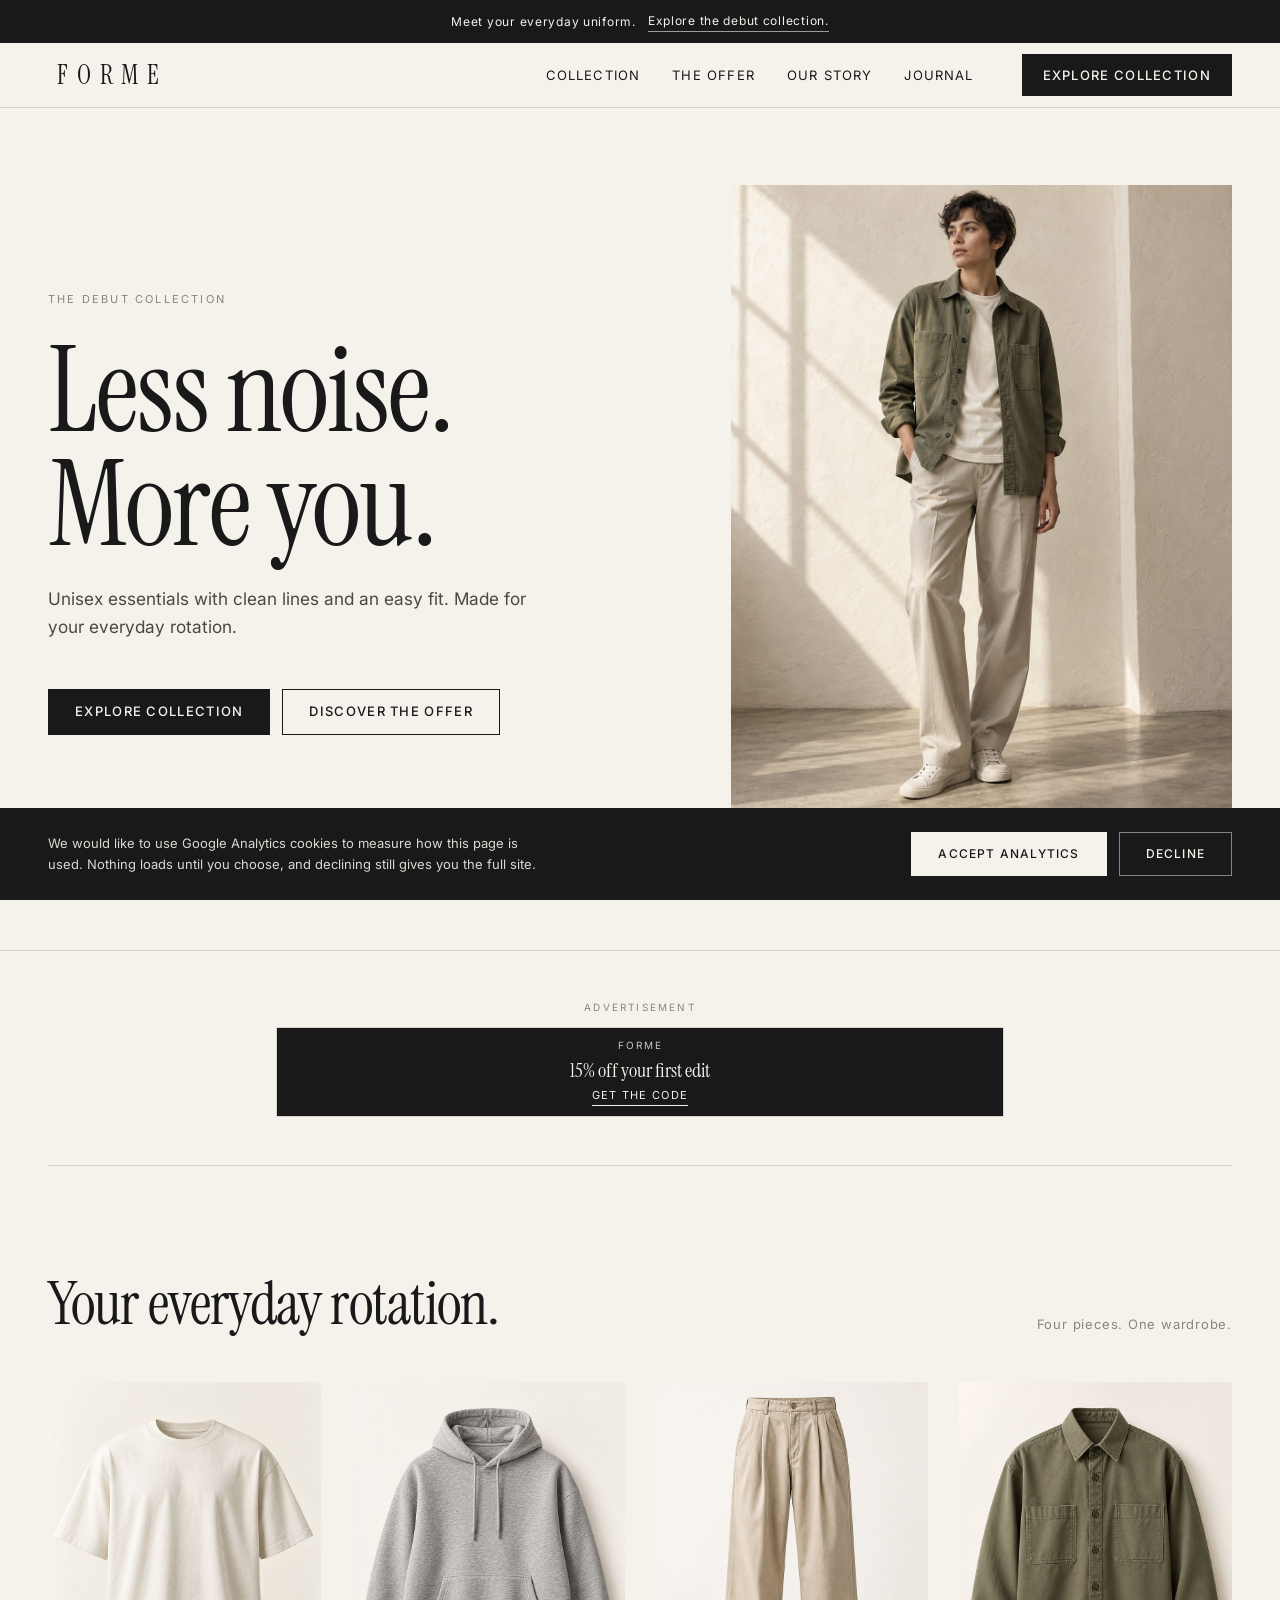
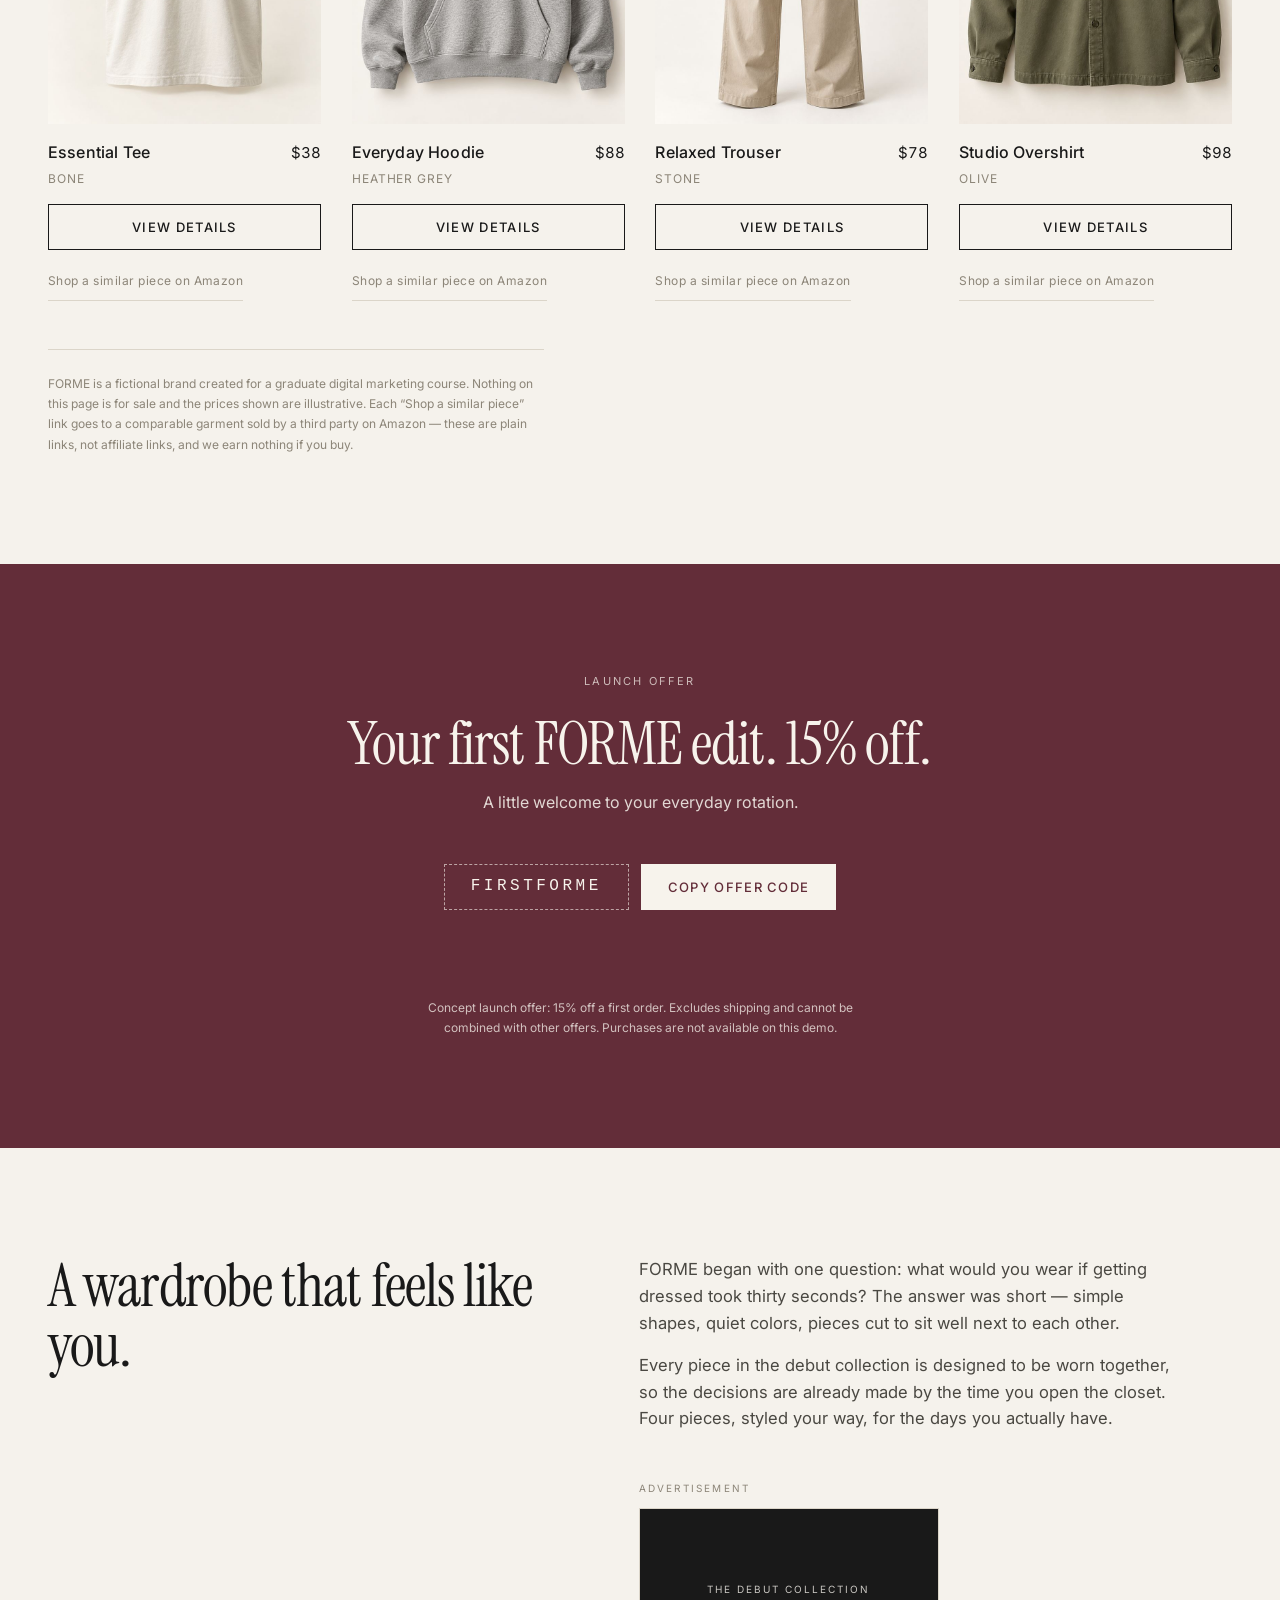
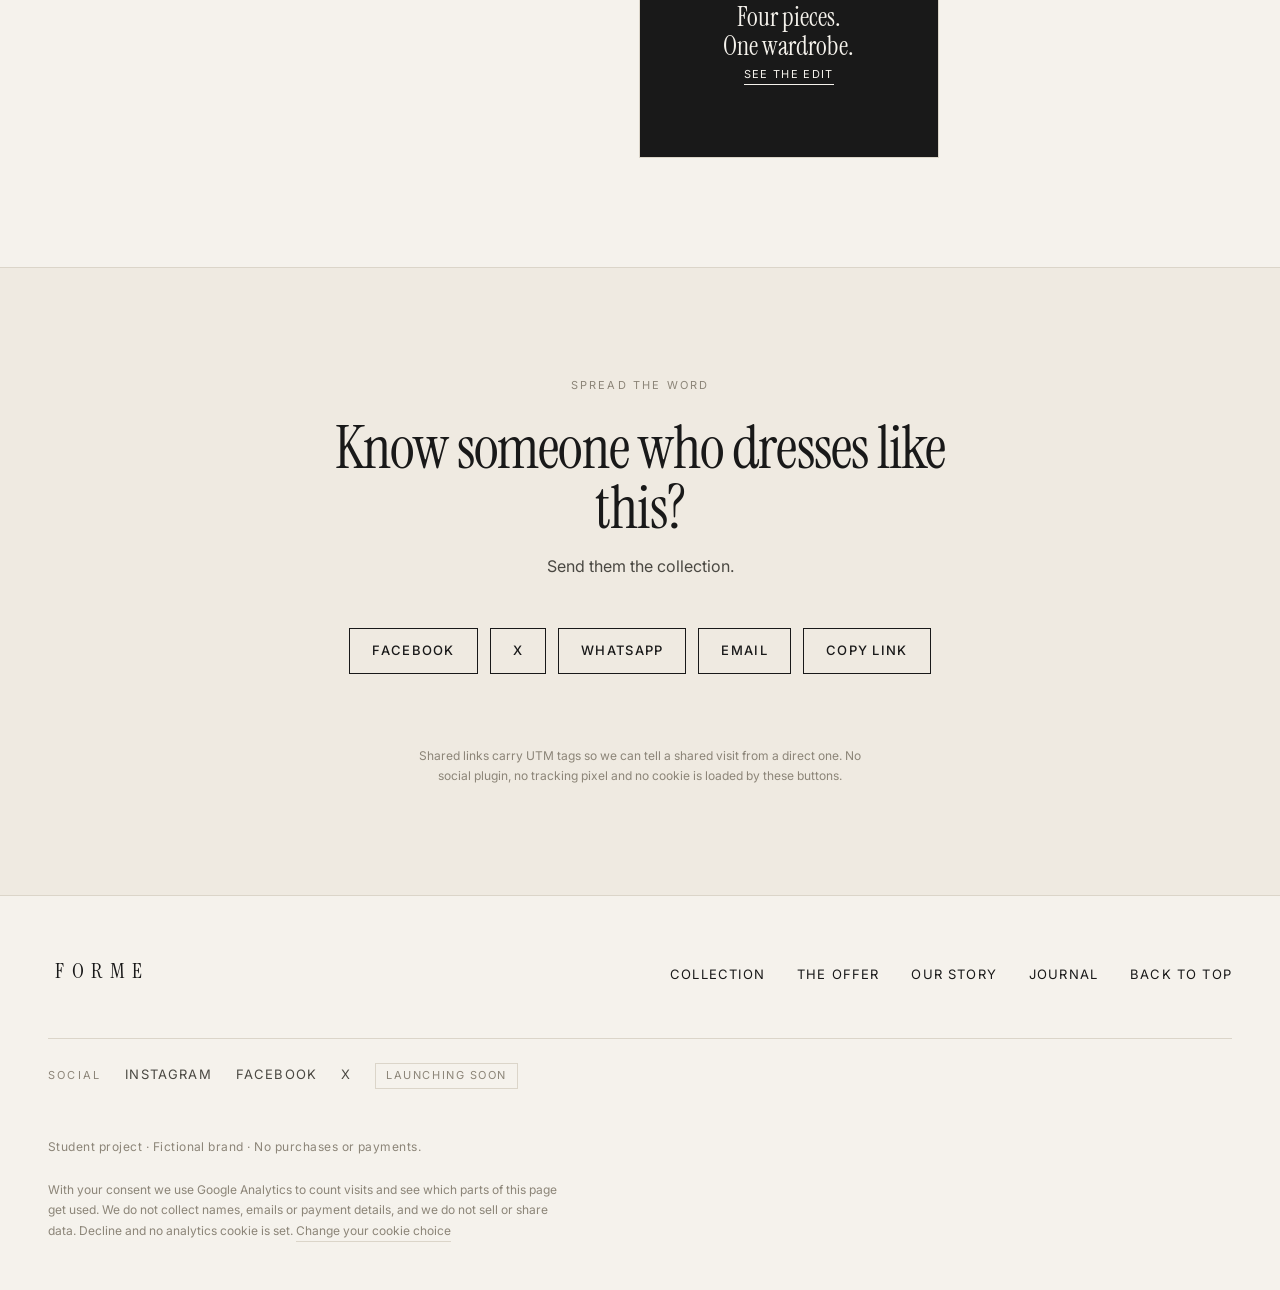
==== commit 3b31e3f5: "Update index.html" ====
--- a/index.html
+++ b/index.html
@@ -360,6 +360,54 @@
 .offer__terms{
   margin-top:var(--s-6);font-size:12px;line-height:1.7;color:rgba(247,243,236,.75);
   max-width:56ch;margin-inline:auto
+}
+
+/* ---------- share ---------- */
+.share{border-top:1px solid var(--line);background:var(--ivory-2)}
+.share__inner{max-width:720px;margin-inline:auto;text-align:center}
+.share h2{margin-bottom:var(--s-3)}
+.share__copy{color:var(--ink-70);margin-bottom:var(--s-6)}
+.share__list{
+  display:flex;flex-wrap:wrap;gap:var(--s-2);justify-content:center;align-items:stretch
+}
+.share__btn{
+  display:inline-flex;align-items:center;justify-content:center;
+  min-height:46px;padding:0 22px;border:1px solid var(--ink);background:transparent;
+  font-family:var(--font-sans);font-size:13px;letter-spacing:.1em;text-transform:uppercase;
+  font-weight:500;text-decoration:none;color:var(--ink);cursor:pointer;
+  transition:background-color .18s ease,color .18s ease
+}
+.share__btn:hover{background:var(--ink);color:var(--ivory)}
+/* `display:inline-flex` would otherwise override the hidden attribute, so the
+   copy button must be explicitly hidden until JS un-hides it. */
+.share__btn[hidden]{display:none}
+.share__status{
+  min-height:24px;margin-top:var(--s-3);font-size:13px;letter-spacing:.06em;color:var(--ink-70)
+}
+.share__note{
+  margin-top:var(--s-5);font-size:12px;line-height:1.7;color:var(--stone);
+  max-width:58ch;margin-inline:auto
+}
+@media (max-width:519px){
+  .share__list{flex-direction:column}
+  .share__btn{width:100%}
+}
+
+/* ---------- footer social (no accounts yet — not links) ---------- */
+.footer__social{
+  margin-top:var(--s-6);padding-top:var(--s-4);border-top:1px solid var(--line);
+  display:flex;flex-wrap:wrap;align-items:baseline;gap:var(--s-2) var(--s-4)
+}
+.footer__social-label{
+  font-size:11px;letter-spacing:.2em;text-transform:uppercase;color:var(--stone)
+}
+.footer__social-list{display:flex;flex-wrap:wrap;gap:var(--s-4)}
+.footer__social-list li{
+  font-size:13px;letter-spacing:.09em;text-transform:uppercase;color:var(--ink-70)
+}
+.footer__social-soon{
+  font-size:11px;letter-spacing:.14em;text-transform:uppercase;color:var(--stone);
+  border:1px solid var(--line);padding:3px 10px
 }
 
 /* ---------- story ---------- */
@@ -628,9 +676,45 @@
       </div>
     </div>
   </section>
+
+  <!-- 7. Share — no third-party widget, no SDK, no cookie.
+       Each link is a plain share-intent URL carrying UTM parameters so the
+       returning visit is attributable in GA4 instead of landing in "direct". -->
+  <section class="share section" id="share" aria-labelledby="share-title">
+    <div class="wrap share__inner">
+      <p class="eyebrow">Spread the word</p>
+      <h2 class="h2" id="share-title">Know someone who dresses like this?</h2>
+      <p class="share__copy">Send them the collection.</p>
+
+      <ul class="share__list">
+        <li><a class="share__btn" data-share="facebook" data-source="share_section"
+               href="https://www.facebook.com/sharer/sharer.php?u=https%3A%2F%2Fclothingforme.com%2F%3Futm_source%3Dfacebook%26utm_medium%3Dsocial%26utm_campaign%3Dshare_button"
+               target="_blank" rel="noopener noreferrer">Facebook</a></li>
+
+        <li><a class="share__btn" data-share="x" data-source="share_section"
+               href="https://twitter.com/intent/tweet?url=https%3A%2F%2Fclothingforme.com%2F%3Futm_source%3Dx%26utm_medium%3Dsocial%26utm_campaign%3Dshare_button&amp;text=Less%20noise.%20More%20you.%20%E2%80%94%20the%20FORME%20debut%20collection"
+               target="_blank" rel="noopener noreferrer">X</a></li>
+
+        <li><a class="share__btn" data-share="whatsapp" data-source="share_section"
+               href="https://wa.me/?text=Less%20noise.%20More%20you.%20%E2%80%94%20the%20FORME%20debut%20collection%20https%3A%2F%2Fclothingforme.com%2F%3Futm_source%3Dwhatsapp%26utm_medium%3Dsocial%26utm_campaign%3Dshare_button"
+               target="_blank" rel="noopener noreferrer">WhatsApp</a></li>
+
+        <li><a class="share__btn" data-share="email" data-source="share_section"
+               href="mailto:?subject=The%20FORME%20debut%20collection&amp;body=Less%20noise.%20More%20you.%0A%0Ahttps%3A%2F%2Fclothingforme.com%2F%3Futm_source%3Demail%26utm_medium%3Dsocial%26utm_campaign%3Dshare_button">Email</a></li>
+
+        <li><button class="share__btn share__btn--copy" type="button" id="share-copy"
+                    data-share="copy_link" data-source="share_section" hidden>Copy link</button></li>
+      </ul>
+
+      <p class="share__status" id="share-status" role="status" aria-live="polite"></p>
+
+      <p class="share__note">Shared links carry UTM tags so we can tell a shared visit from a direct
+        one. No social plugin, no tracking pixel and no cookie is loaded by these buttons.</p>
+    </div>
+  </section>
 </main>
 
-<!-- 7. Footer -->
+<!-- 8. Footer -->
 <footer class="footer">
   <div class="wrap">
     <div class="footer__grid">
@@ -643,6 +727,18 @@
         <a href="#top">Back to top</a>
       </nav>
     </div>
+    <!-- Social accounts do not exist yet. Shown as plain text, deliberately not
+         clickable, so the page does not link anywhere misleading. -->
+    <div class="footer__social">
+      <span class="footer__social-label">Social</span>
+      <ul class="footer__social-list">
+        <li>Instagram</li>
+        <li>Facebook</li>
+        <li>X</li>
+      </ul>
+      <span class="footer__social-soon">Launching soon</span>
+    </div>
+
     <p class="footer__legal">Student project · Fictional brand · No purchases or payments.</p>
     <p class="footer__privacy">
       With your consent we use Google Analytics to count visits and see which parts of this page get
@@ -768,12 +864,9 @@
       ifr.setAttribute('scrolling', 'no');
       ifr.setAttribute('title', 'Advertisement');
       ifr.setAttribute('loading', 'lazy');
-      ifr.srcdoc =
-        '<!doctype html><meta charset="utf-8">' +
-        '<style>html,body{margin:0;padding:0;overflow:hidden}</style>' +
-        '<scr' + 'ipt>atOptions={"key":"' + key + '","format":"iframe","height":' + h +
-        ',"width":' + w + ',"params":{}};</scr' + 'ipt>' +
-        '<scr' + 'ipt src="https://www.highrevenueformat.com/' + key + '/invoke.js"></scr' + 'ipt>';
+      /* A real same-origin document, not srcdoc: the ad network needs to see
+         clothingforme.com as the hostname, and each file gets its own scope. */
+      ifr.src = '/ads/banner-' + w + 'x' + h + '.html';
       frame.appendChild(ifr);
       slot.setAttribute('data-creative', 'network');
       window.FORME.track('ad_slot_fill', {
@@ -975,6 +1068,64 @@
     });
   }
 
+  /* ---------- share buttons ----------
+     Plain share-intent links: no SDK, no pixel, no cookie. Every click is
+     recorded as a share_click event with the platform and the placement, so
+     platform mix and placement performance can be reported later. The links
+     work with JavaScript disabled; only "Copy link" needs it, so that button
+     stays hidden until JS is available. */
+  var SHARE_URL = 'https://clothingforme.com/?utm_source=copy_link' +
+                  '&utm_medium=social&utm_campaign=share_button';
+
+  document.querySelectorAll('[data-share]').forEach(function (el) {
+    el.addEventListener('click', function () {
+      track('share_click', {
+        platform: el.getAttribute('data-share'),
+        source: el.getAttribute('data-source'),
+        method: el.tagName === 'A' ? 'share_intent' : 'clipboard'
+      });
+    });
+  });
+
+  var copyBtnShare = document.getElementById('share-copy');
+  var shareStatus = document.getElementById('share-status');
+
+  function shareCopied() {
+    shareStatus.textContent = 'Link copied. Paste it anywhere.';
+    copyBtnShare.textContent = 'Link Copied';
+    window.setTimeout(function () { copyBtnShare.textContent = 'Copy link'; }, 4000);
+  }
+
+  function shareCopyFallback() {
+    var ok = false;
+    try {
+      var ta = document.createElement('textarea');
+      ta.value = SHARE_URL;
+      ta.setAttribute('readonly', '');
+      ta.style.position = 'fixed';
+      ta.style.opacity = '0';
+      document.body.appendChild(ta);
+      ta.select();
+      ok = document.execCommand('copy');
+      document.body.removeChild(ta);
+    } catch (e) { ok = false; }
+    if (ok) { shareCopied(); }
+    else { shareStatus.textContent = 'Clipboard is blocked here. Copy the address bar instead.'; }
+  }
+
+  if (copyBtnShare) {
+    copyBtnShare.hidden = false;            /* only usable with JS */
+    copyBtnShare.addEventListener('click', function () {
+      if (navigator.clipboard && window.isSecureContext) {
+        navigator.clipboard.writeText(SHARE_URL)
+          .then(shareCopied)
+          .catch(shareCopyFallback);
+      } else {
+        shareCopyFallback();
+      }
+    });
+  }
+
   /* ---------- cookie consent ---------- */
   var consentBar = document.getElementById('consent');
   var acceptBtn = document.getElementById('consent-accept');
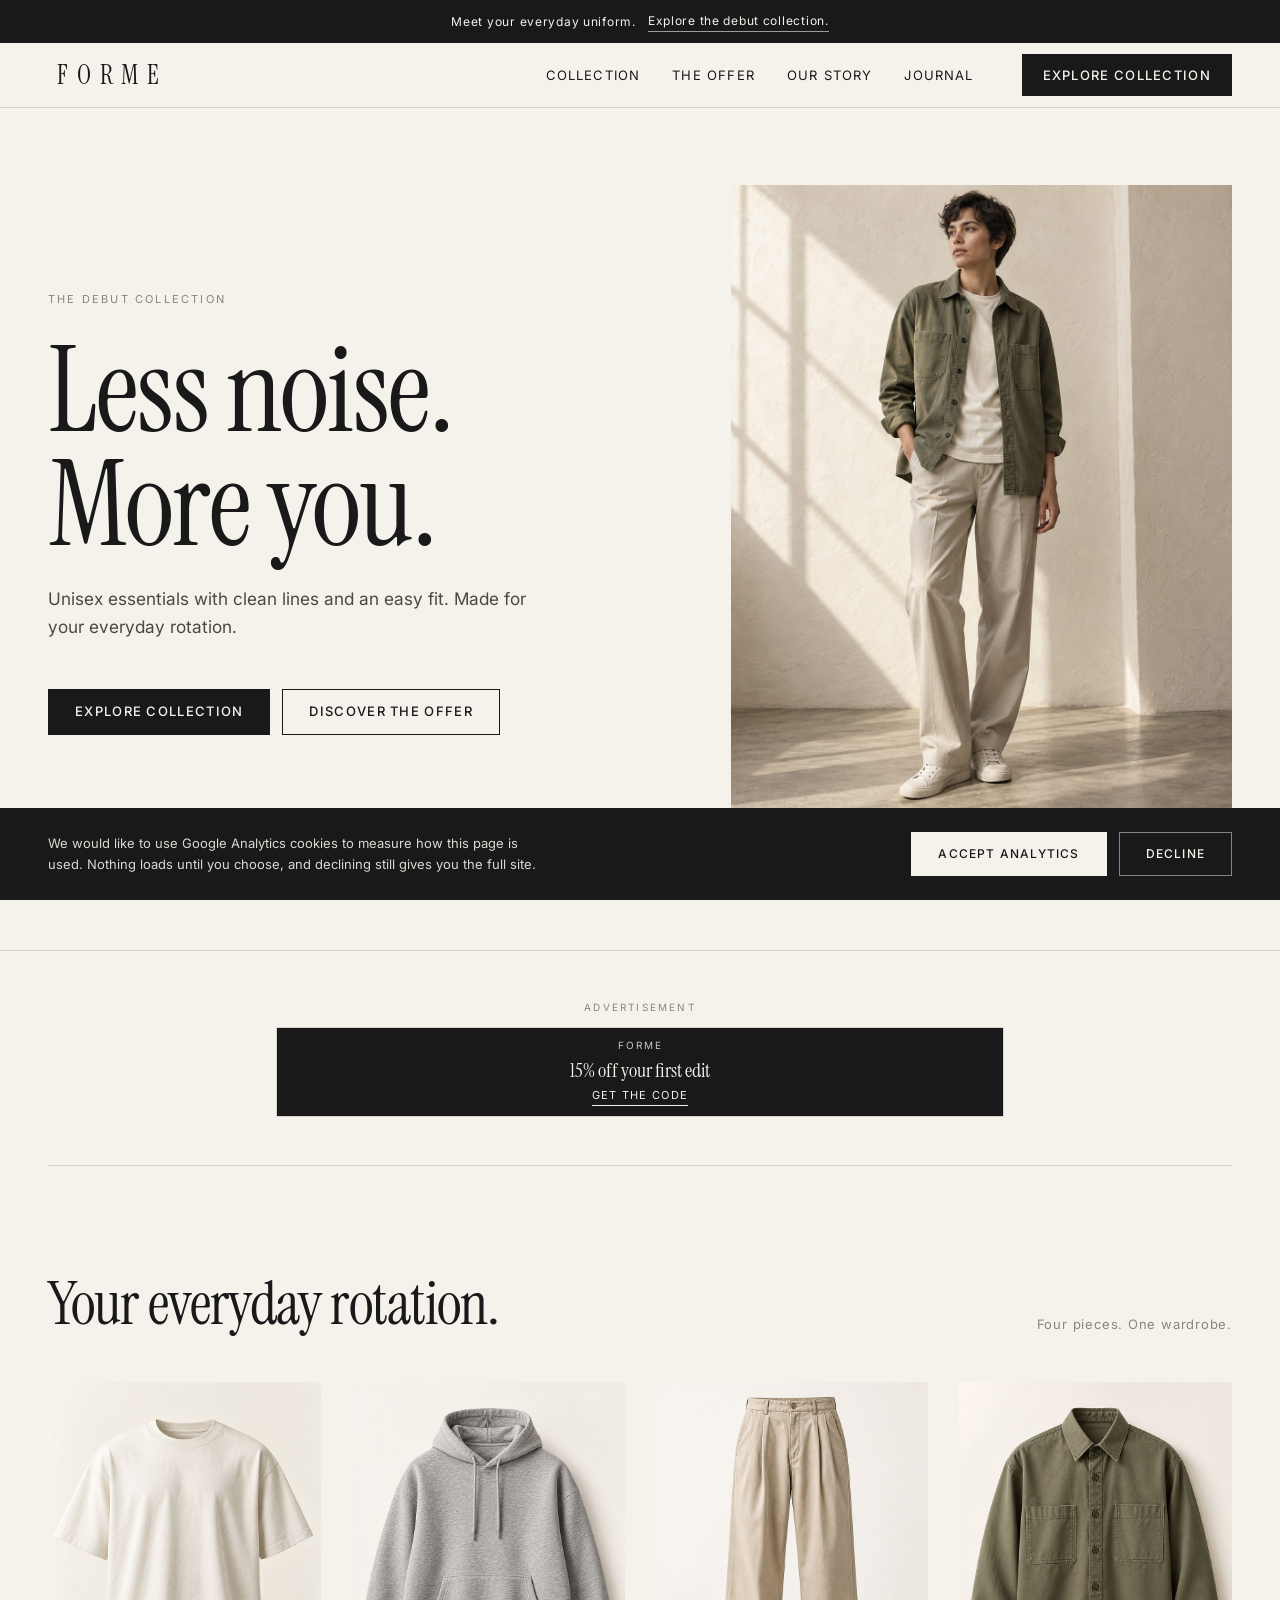
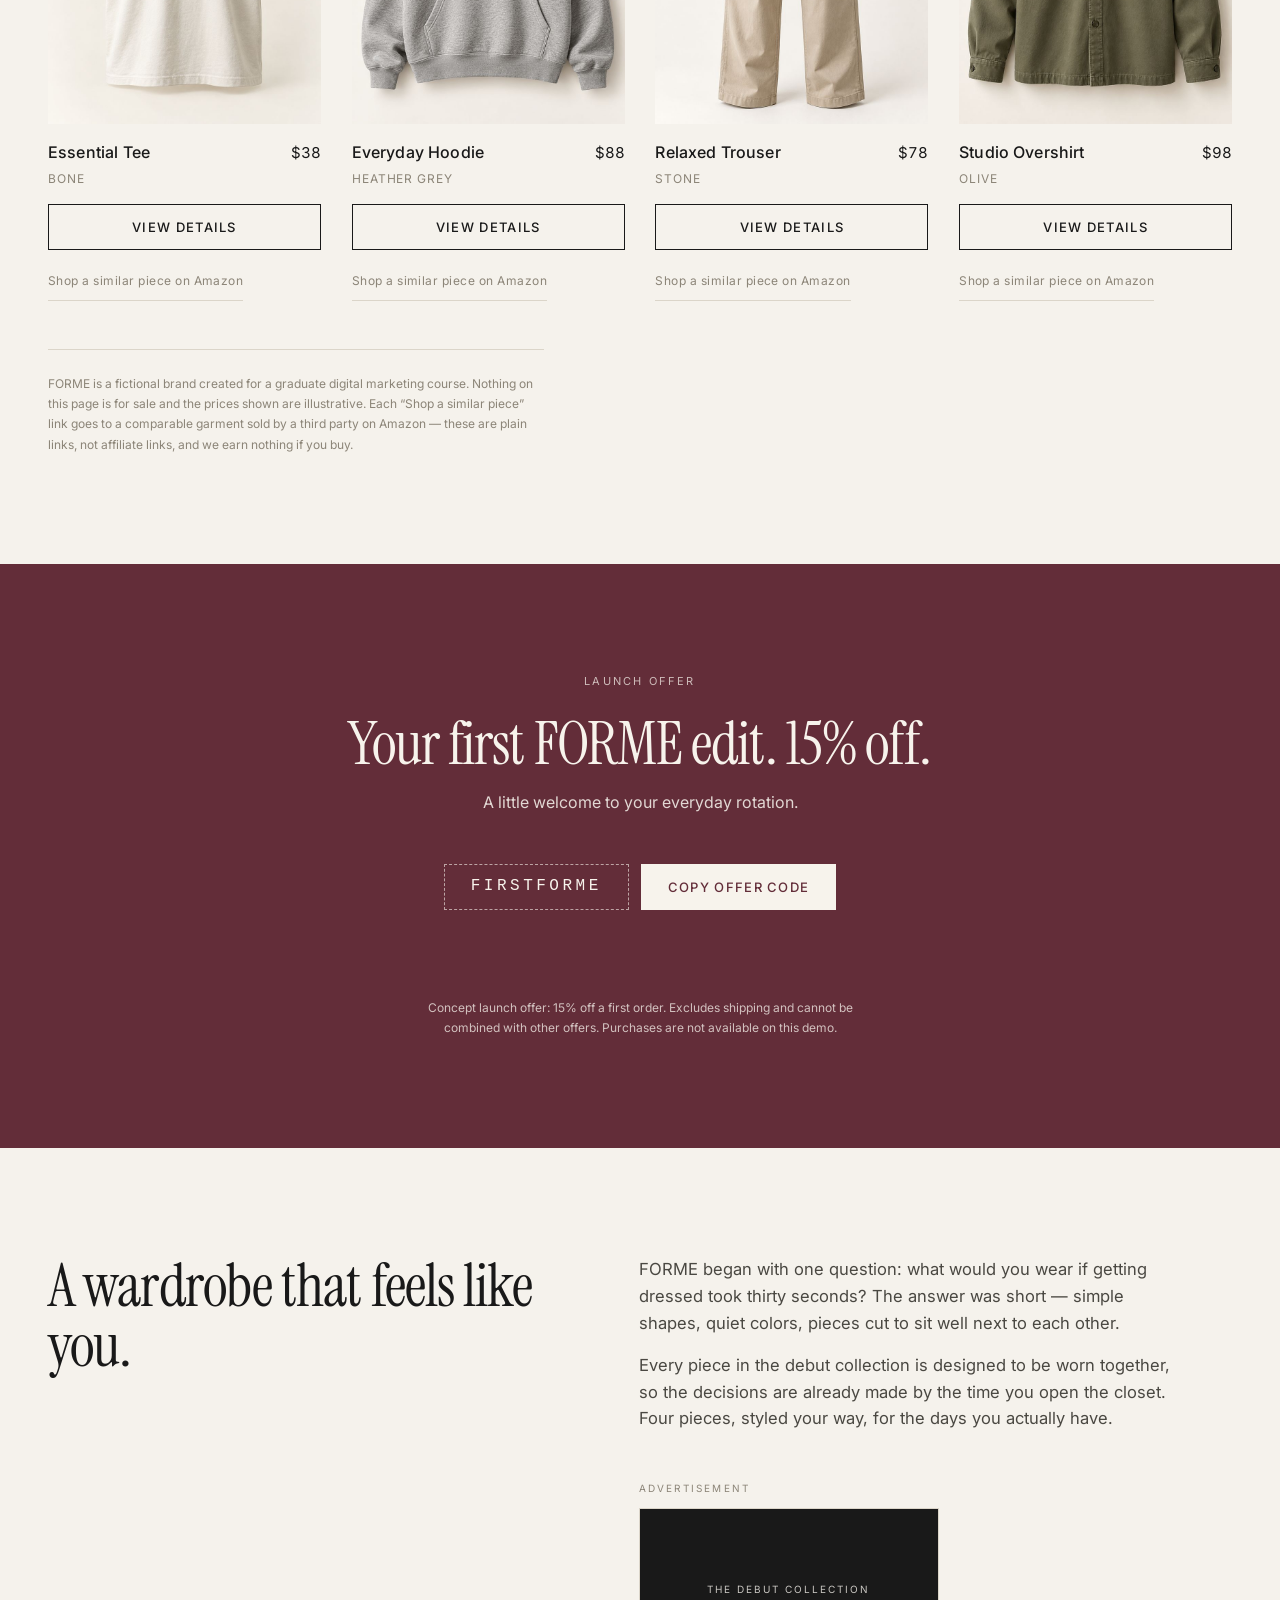
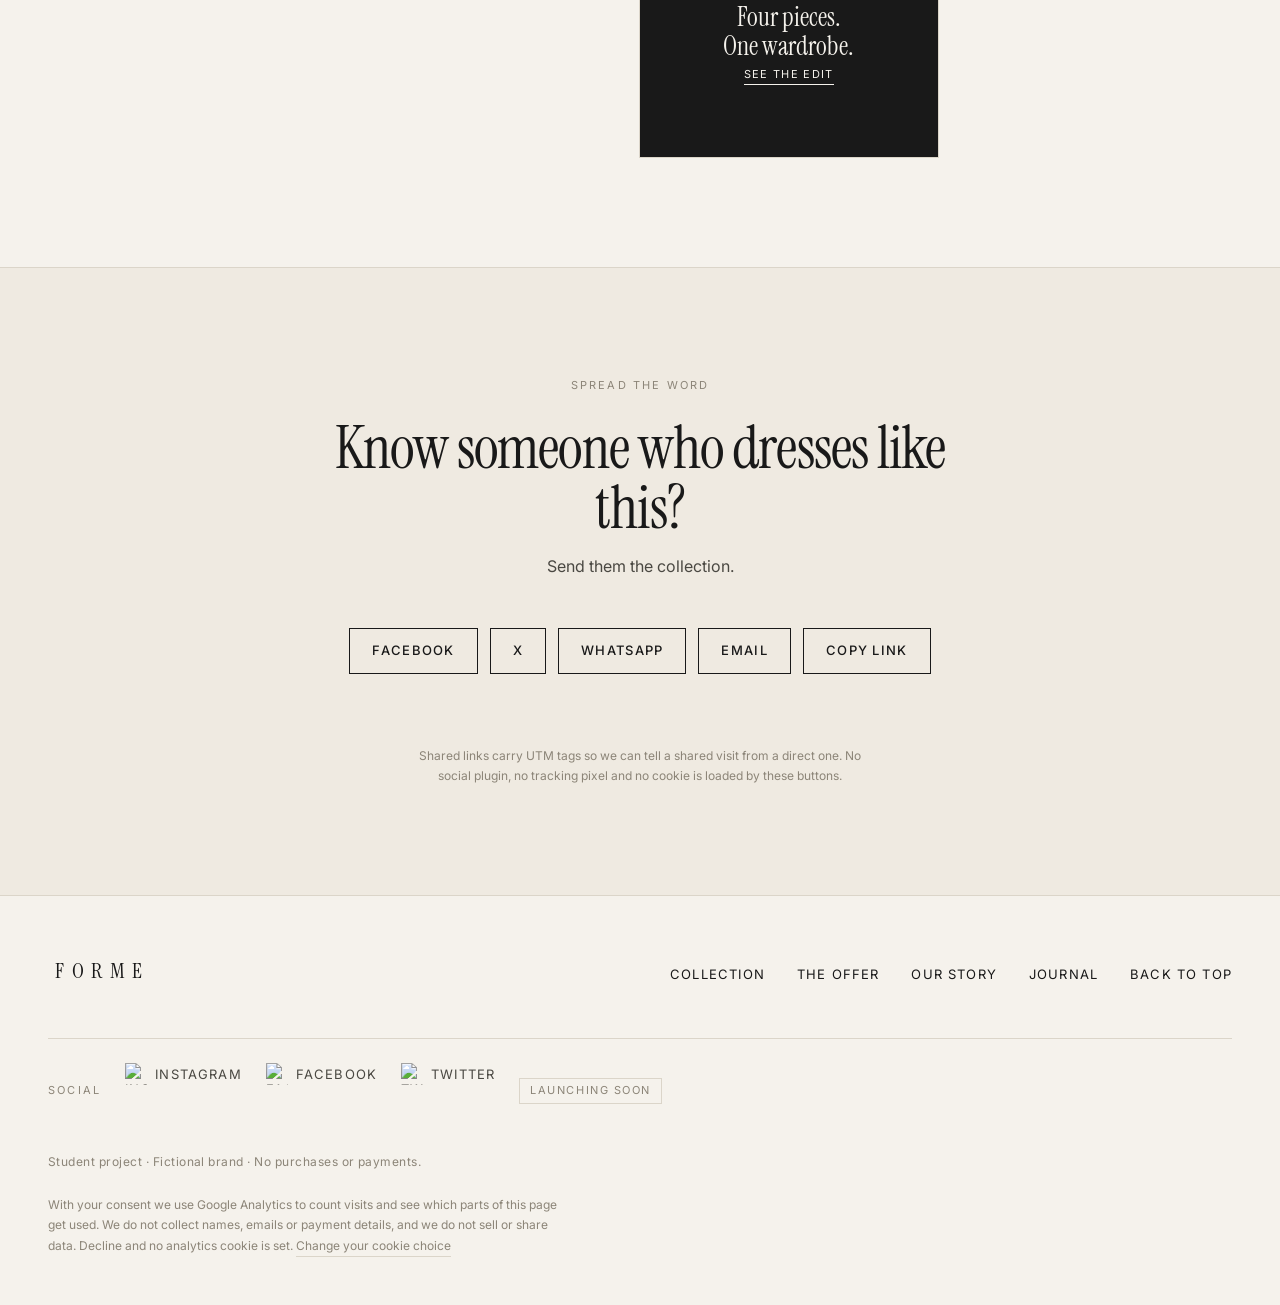
==== commit e1564f20: "Update index.html" ====
--- a/index.html
+++ b/index.html
@@ -401,10 +401,14 @@
 .footer__social-label{
   font-size:11px;letter-spacing:.2em;text-transform:uppercase;color:var(--stone)
 }
-.footer__social-list{display:flex;flex-wrap:wrap;gap:var(--s-4)}
+.footer__social-list{display:flex;flex-wrap:wrap;gap:var(--s-2) var(--s-4)}
 .footer__social-list li{
+  display:inline-flex;align-items:center;gap:8px;
   font-size:13px;letter-spacing:.09em;text-transform:uppercase;color:var(--ink-70)
 }
+/* Official brand marks, supplied by the team and used at a single uniform size.
+   The accounts do not exist yet, so these are images and text — not links. */
+.footer__social-list img{width:22px;height:22px;flex:0 0 22px;object-fit:contain}
 .footer__social-soon{
   font-size:11px;letter-spacing:.14em;text-transform:uppercase;color:var(--stone);
   border:1px solid var(--line);padding:3px 10px
@@ -732,9 +736,12 @@
     <div class="footer__social">
       <span class="footer__social-label">Social</span>
       <ul class="footer__social-list">
-        <li>Instagram</li>
-        <li>Facebook</li>
-        <li>X</li>
+        <li><img src="assets/social-instagram.png" width="96" height="96" loading="lazy"
+                 decoding="async" alt="Instagram"><span>Instagram</span></li>
+        <li><img src="assets/social-facebook.png" width="96" height="96" loading="lazy"
+                 decoding="async" alt="Facebook"><span>Facebook</span></li>
+        <li><img src="assets/social-x.png" width="96" height="96" loading="lazy"
+                 decoding="async" alt="Twitter"><span>Twitter</span></li>
       </ul>
       <span class="footer__social-soon">Launching soon</span>
     </div>
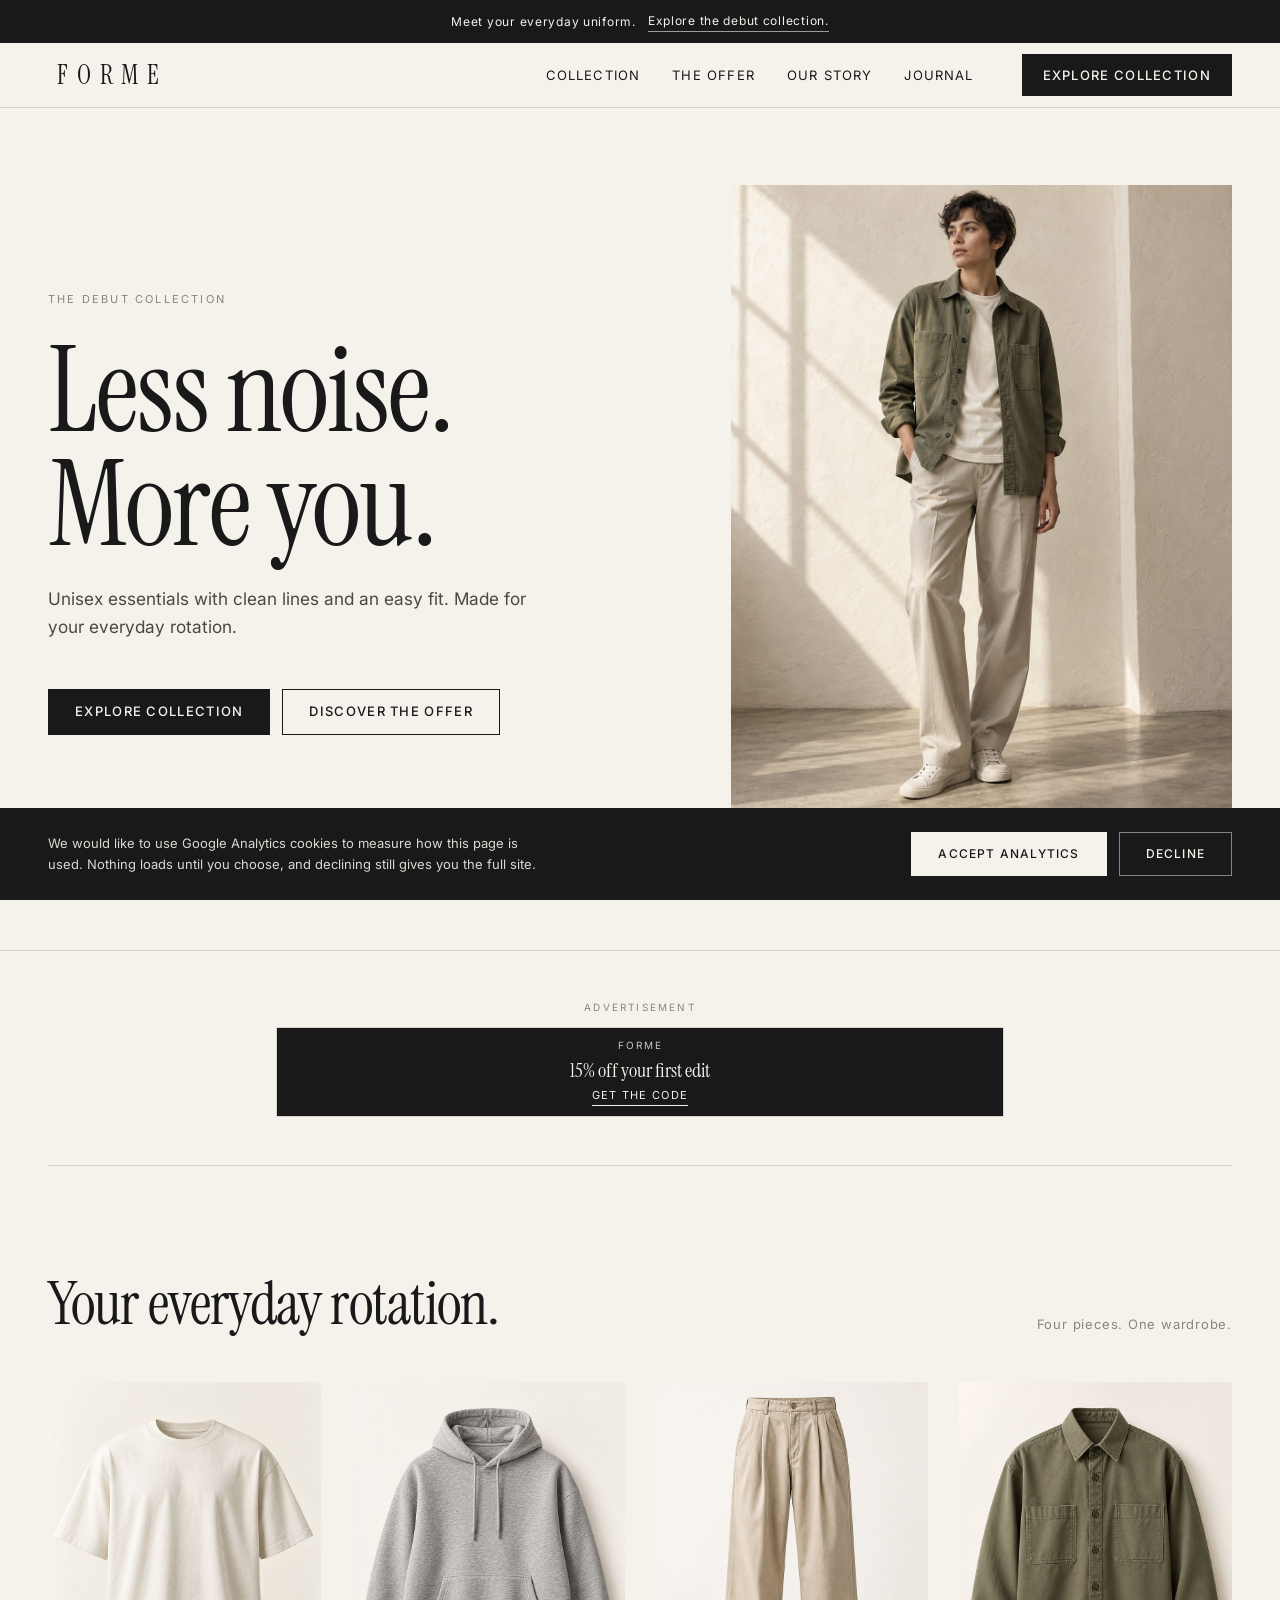
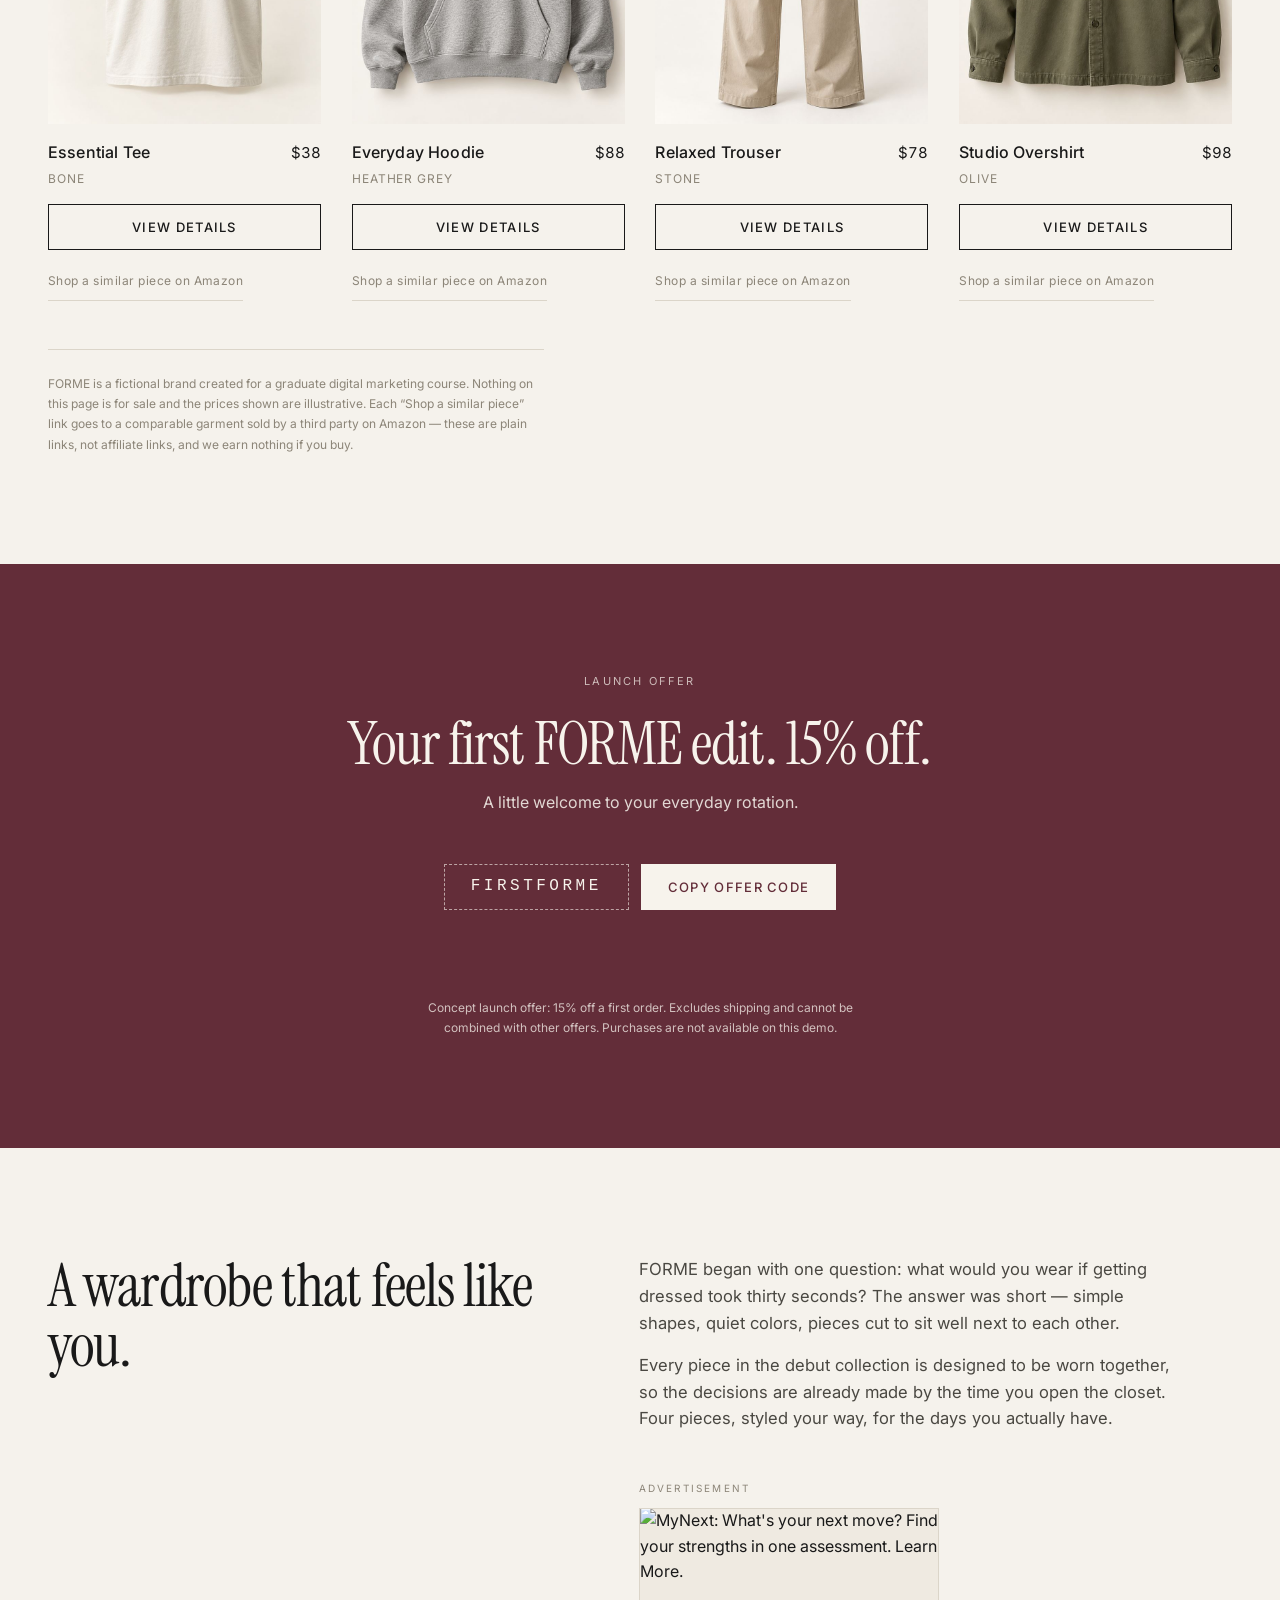
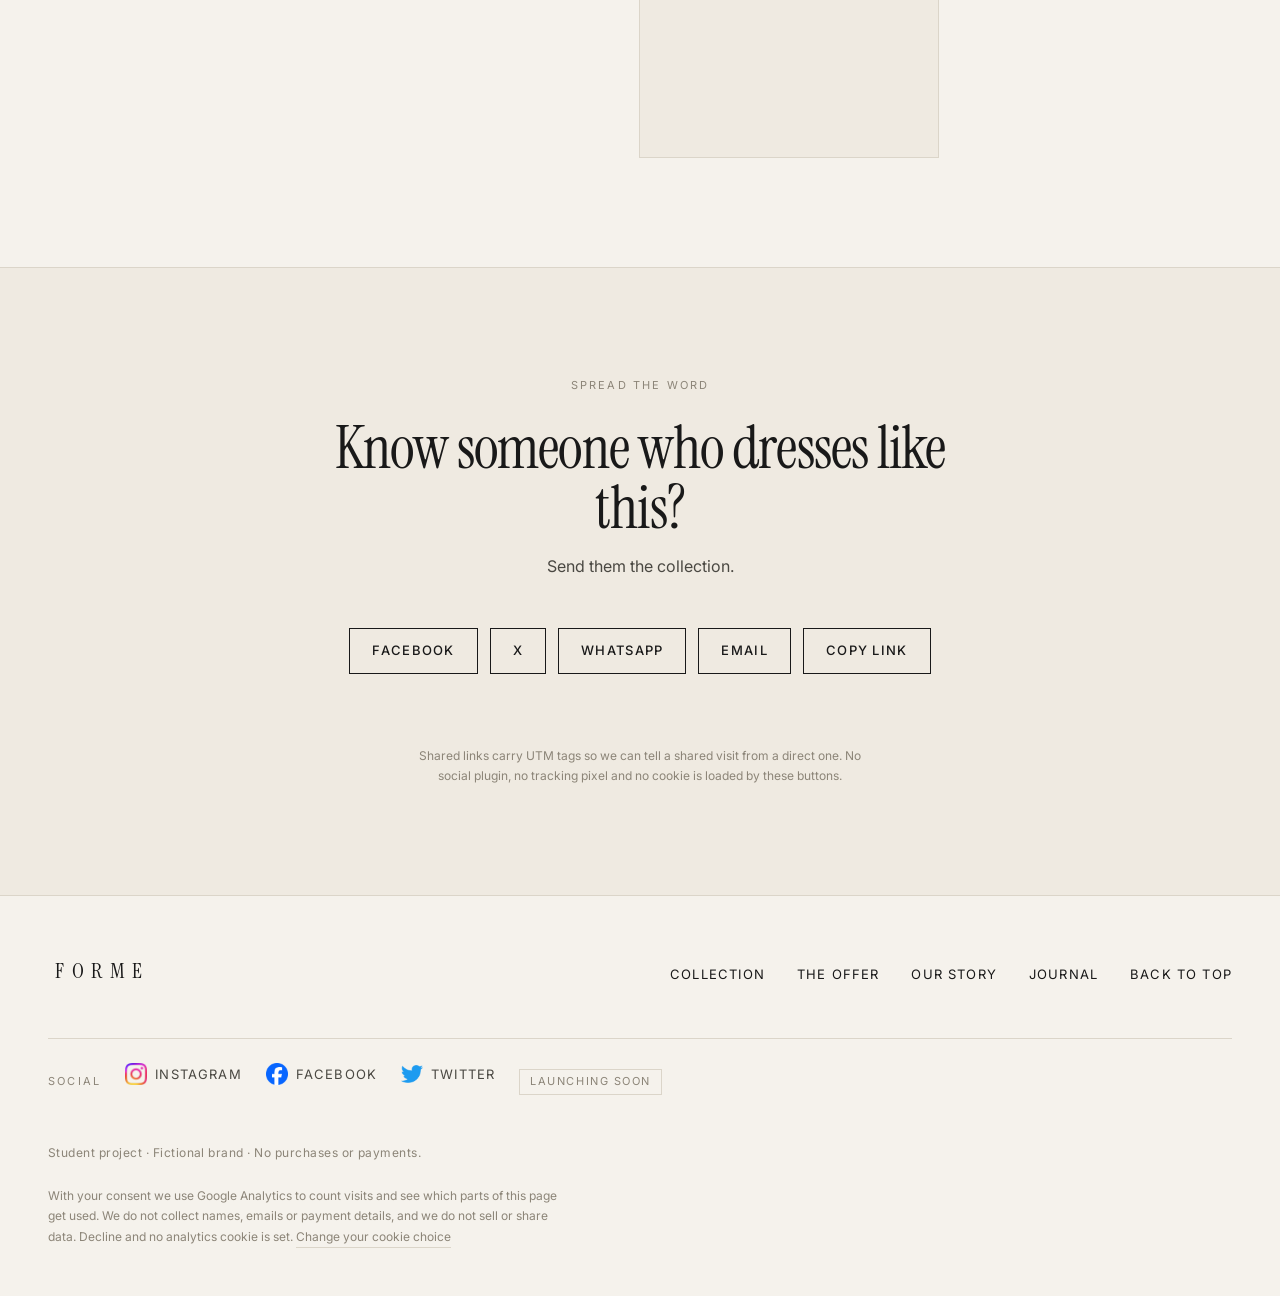
==== commit 62b7174f: "Add files via upload" ====
--- a/index.html
+++ b/index.html
@@ -436,6 +436,12 @@
   html{scroll-behavior:auto}
   *,*::before,*::after{transition-duration:.01ms!important;animation-duration:.01ms!important}
 }
+
+/* ---------- MyNext sponsor banner (300 x 250) ---------- */
+.mynext-banner{position:relative;width:300px;height:250px;max-width:100%;overflow:hidden}
+.mynext-banner img{display:block;width:300px;height:250px;max-width:none}
+.mynext-banner__cta{position:absolute;left:6.7%;top:76.8%;width:53.4%;height:16%;border-radius:999px;z-index:2;cursor:pointer}
+.mynext-banner__cta:focus-visible{outline:3px solid #fff;outline-offset:-3px}
 </style>
 </head>
 <body>
@@ -657,26 +663,24 @@
         <p>FORME began with one question: what would you wear if getting dressed took thirty seconds? The answer was short — simple shapes, quiet colors, pieces cut to sit well next to each other.</p>
         <p>Every piece in the debut collection is designed to be worn together, so the decisions are already made by the time you open the closet. Four pieces, styled your way, for the days you actually have.</p>
 
-        <!-- Ad slot B — medium rectangle, in-content. -->
-        <aside class="adslot adslot--rectangle story__aside" id="ad-rectangle"
-               data-slot="rectangle_story" aria-label="Advertisement"
-               data-net-key="bdcc98dc170d8981846f3b499699fd1f" data-net-w="300" data-net-h="250"
-               data-net-min="0">
-          <span class="adslot__label">Advertisement</span>
-          <div class="adslot__frame">
-            <!-- AdSense: when approved, delete the house ad below and uncomment this unit.
-            <ins class="adsbygoogle" style="display:block;width:300px;height:250px"
-                 data-ad-client="ca-pub-1368713087096295"
-                 data-ad-slot="XXXXXXXXXX"></ins>
-            <script>(adsbygoogle = window.adsbygoogle || []).push({});</script>
-            -->
-            <a class="house" href="#collection" data-event="ad_slot_click" data-slot="rectangle_story">
-              <span class="house__kicker">The debut collection</span>
-              <span class="house__line">Four pieces.<br>One wardrobe.</span>
-              <span class="house__cta">See the edit</span>
-            </a>
-          </div>
-        </aside>
+         <!-- MyNext sponsored banner: only the Learn More area is linked.
+              Kept within the existing rectangle placement; no network iframe. -->
+         <aside class="adslot adslot--rectangle story__aside" id="ad-rectangle"
+                data-slot="rectangle_story" data-creative="mynext" aria-label="MyNext advertisement">
+           <span class="adslot__label">Advertisement</span>
+           <div class="adslot__frame">
+             <div class="mynext-banner">
+               <img src="assets/banner-mynext.jpg" width="300" height="250"
+                    loading="lazy" decoding="async"
+                    alt="MyNext: What's your next move? Find your strengths in one assessment. Learn More.">
+               <a class="mynext-banner__cta" href="https://www.mynext.cc/"
+                  target="_blank" rel="noopener noreferrer sponsored"
+                  aria-label="Learn More about MyNext"
+                  data-event="ad_slot_click" data-slot="rectangle_story"
+                  data-source="mynext_banner"></a>
+             </div>
+           </div>
+         </aside>
       </div>
     </div>
   </section>
@@ -1182,4 +1186,4 @@
 })();
 </script>
 </body>
-</html>
+</html>
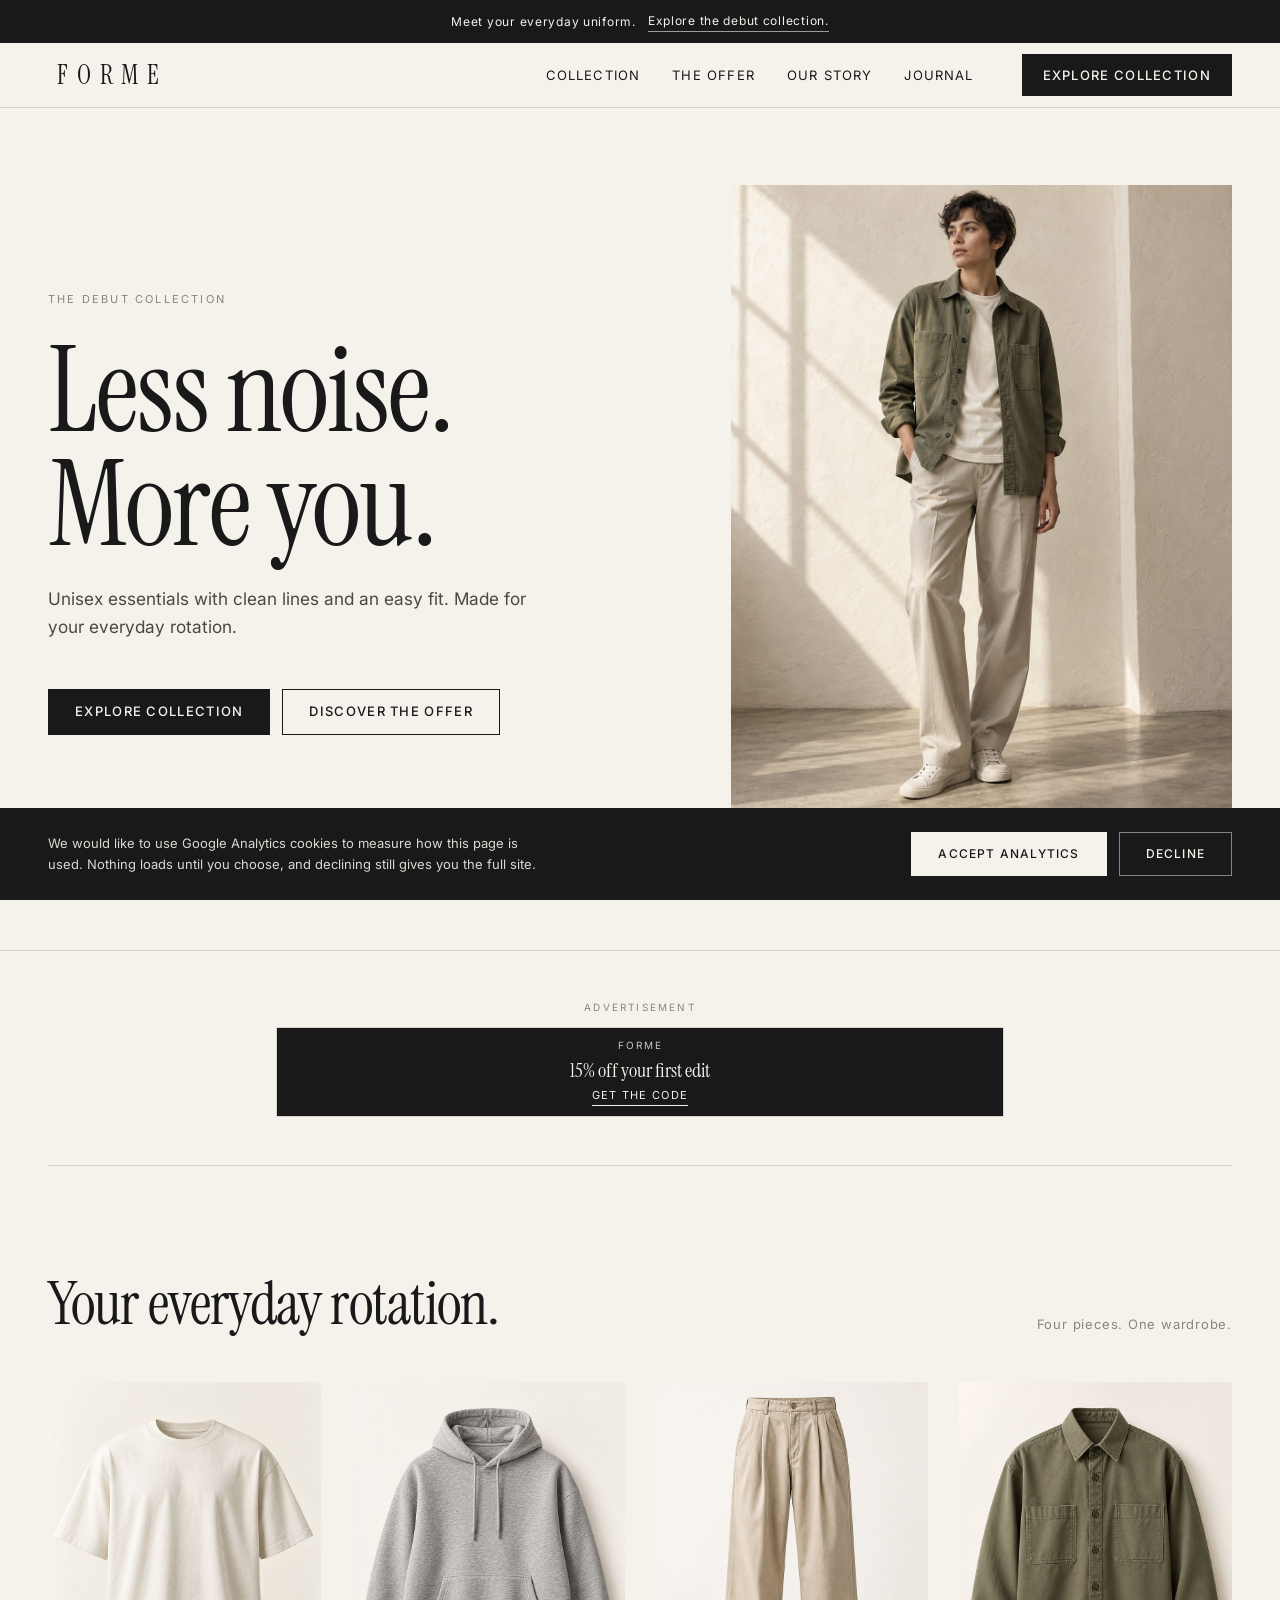
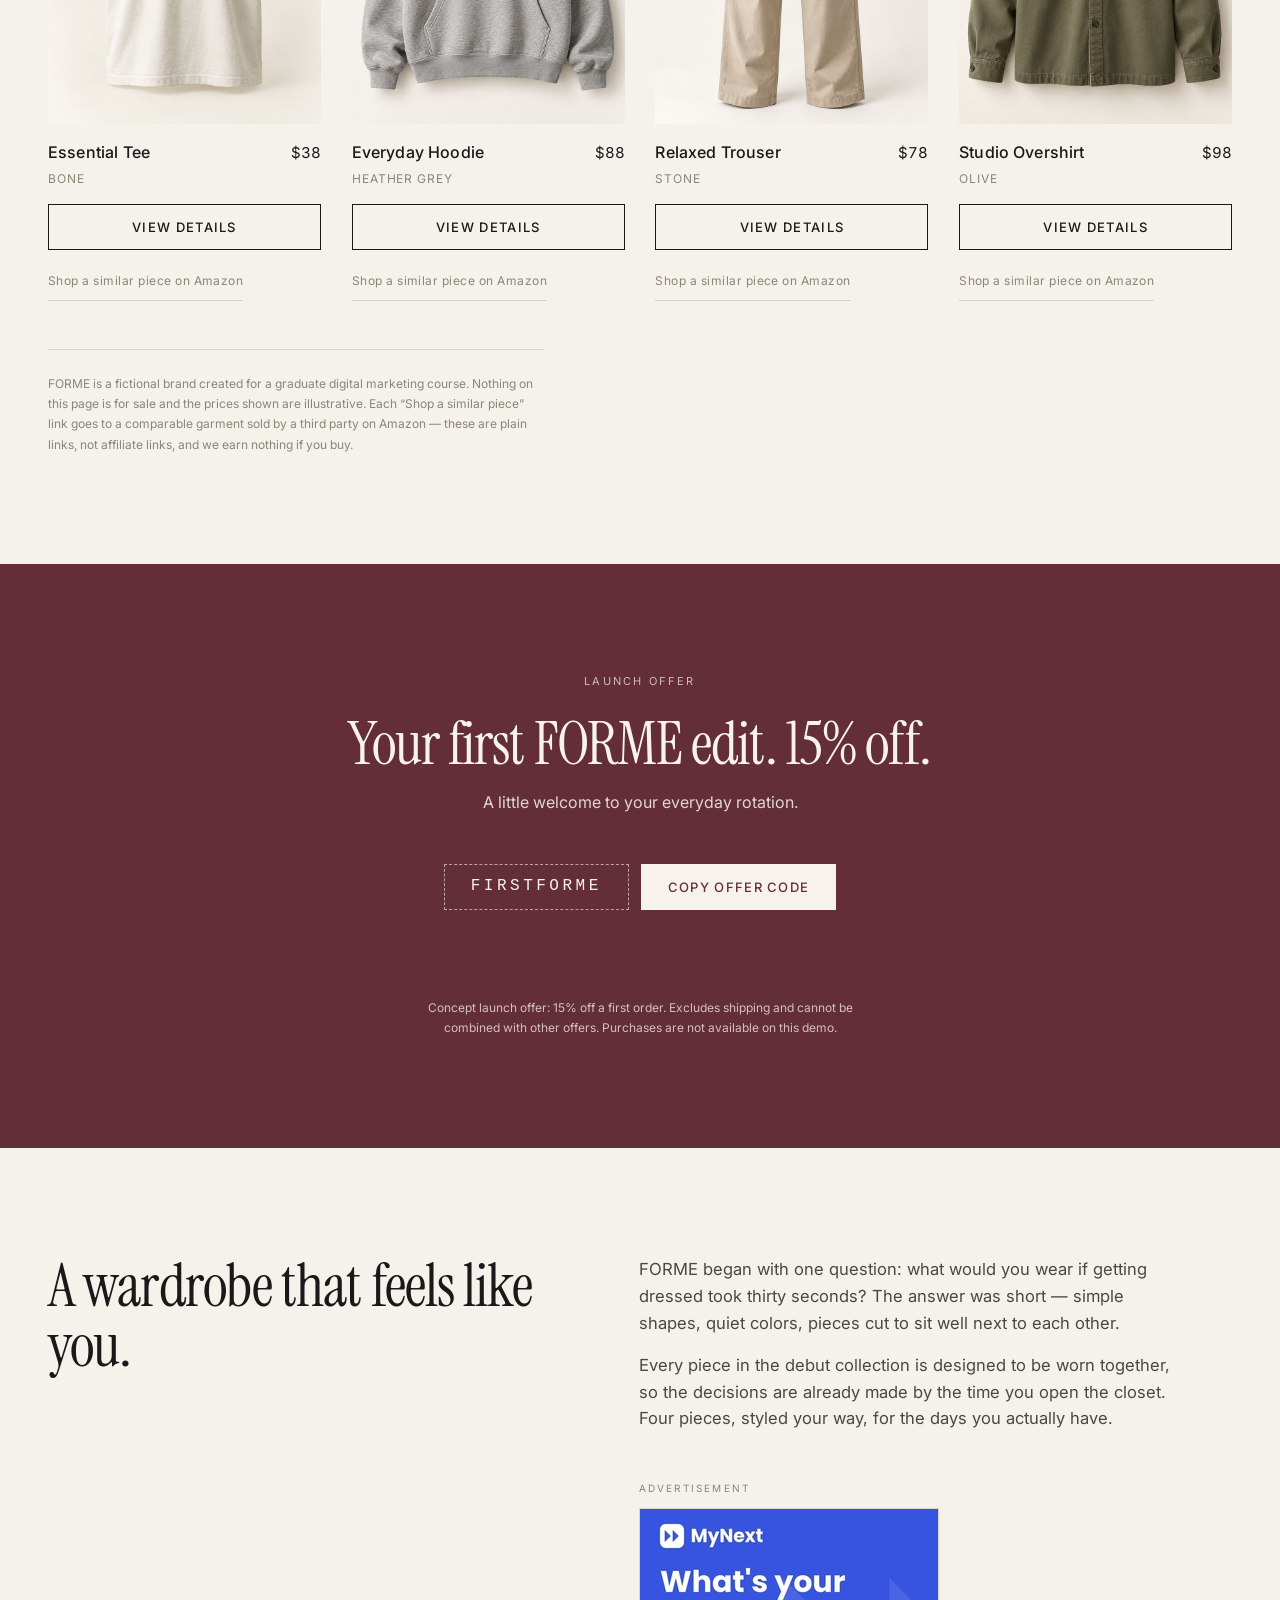
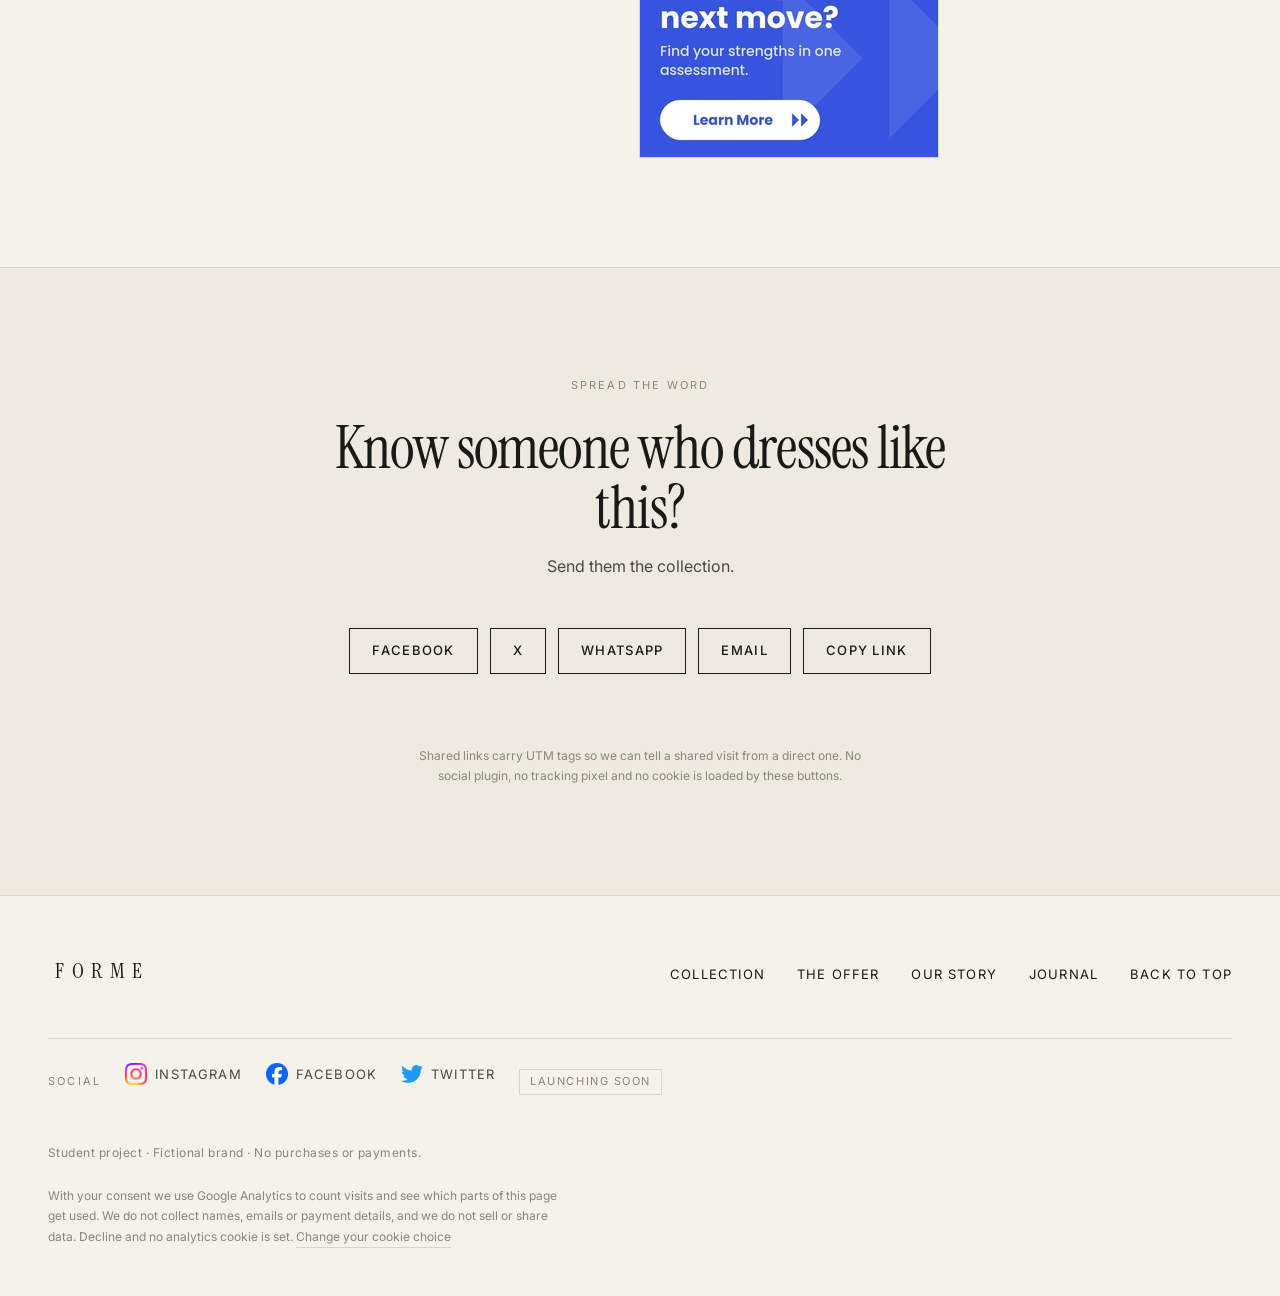
==== commit 89c89808: "Add files via upload" ====
--- a/index.html
+++ b/index.html
@@ -543,7 +543,7 @@
           data-name="Essential Tee"
           data-price="$38"
           data-colors="Bone"
-          data-shop="https://www.amazon.com/dp/B0DQ6L3VP2"
+          data-shop="https://amzn.to/4z4qsgq"
           data-image="assets/product-essential-tee.jpg"
           data-alt="The Essential Tee in bone, photographed flat on a warm ivory background.">
         <div class="product__media">
@@ -557,7 +557,7 @@
         <p class="product__colors">Bone</p>
         <p class="product__desc">A midweight jersey tee with a straight body and a set shoulder. Wears clean on its own and lies flat under a layer.</p>
         <button class="btn btn--ghost btn--block product__btn" type="button" data-open-product>View Details</button>
-        <a class="product__shop" href="https://www.amazon.com/dp/B0DQ6L3VP2" target="_blank" rel="noopener noreferrer"
+        <a class="product__shop" href="https://amzn.to/4z4qsgq" target="_blank" rel="noopener noreferrer"
            data-event="outbound_product_click" data-source="card" data-product="essential-tee">Shop a similar piece on Amazon</a>
       </li>
 
@@ -566,7 +566,7 @@
           data-name="Everyday Hoodie"
           data-price="$88"
           data-colors="Heather Grey"
-          data-shop="https://www.amazon.com/dp/B0C6FZVLV9"
+          data-shop="https://amzn.to/4ixvUkX"
           data-image="assets/product-everyday-hoodie.jpg"
           data-alt="The Everyday Hoodie in heather grey, photographed flat with the hood spread and drawcords centered.">
         <div class="product__media">
@@ -580,7 +580,7 @@
         <p class="product__colors">Heather Grey</p>
         <p class="product__desc">Brushed fleece with a dropped shoulder and a lined hood. Roomy through the body, ribbed at the cuff and hem.</p>
         <button class="btn btn--ghost btn--block product__btn" type="button" data-open-product>View Details</button>
-        <a class="product__shop" href="https://www.amazon.com/dp/B0C6FZVLV9" target="_blank" rel="noopener noreferrer"
+        <a class="product__shop" href="https://amzn.to/4ixvUkX" target="_blank" rel="noopener noreferrer"
            data-event="outbound_product_click" data-source="card" data-product="everyday-hoodie">Shop a similar piece on Amazon</a>
       </li>
 
@@ -589,7 +589,7 @@
           data-name="Relaxed Trouser"
           data-price="$78"
           data-colors="Stone"
-          data-shop="https://www.amazon.com/dp/B0FMK4L2NK"
+          data-shop="https://amzn.to/4sgqvmv"
           data-image="assets/product-relaxed-trouser.jpg"
           data-alt="The Relaxed Trouser in stone, photographed flat with a pleated front and wide legs.">
         <div class="product__media">
@@ -603,7 +603,7 @@
         <p class="product__colors">Stone</p>
         <p class="product__desc">A soft twill trouser with a mid rise, a roomy thigh and a light taper. Sits well over sneakers or boots.</p>
         <button class="btn btn--ghost btn--block product__btn" type="button" data-open-product>View Details</button>
-        <a class="product__shop" href="https://www.amazon.com/dp/B0FMK4L2NK" target="_blank" rel="noopener noreferrer"
+        <a class="product__shop" href="https://amzn.to/4sgqvmv" target="_blank" rel="noopener noreferrer"
            data-event="outbound_product_click" data-source="card" data-product="relaxed-trouser">Shop a similar piece on Amazon</a>
       </li>
 
@@ -612,7 +612,7 @@
           data-name="Studio Overshirt"
           data-price="$98"
           data-colors="Olive"
-          data-shop="https://www.amazon.com/dp/B0CNTMDQG5"
+          data-shop="https://amzn.to/3VIWTSR"
           data-image="assets/product-studio-overshirt.jpg"
           data-alt="The Studio Overshirt in olive, photographed flat with a point collar and two chest pockets.">
         <div class="product__media">
@@ -626,7 +626,7 @@
         <p class="product__colors">Olive</p>
         <p class="product__desc">A boxy overshirt in a structured weave. Open as a light layer, buttoned as the whole outfit.</p>
         <button class="btn btn--ghost btn--block product__btn" type="button" data-open-product>View Details</button>
-        <a class="product__shop" href="https://www.amazon.com/dp/B0CNTMDQG5" target="_blank" rel="noopener noreferrer"
+        <a class="product__shop" href="https://amzn.to/3VIWTSR" target="_blank" rel="noopener noreferrer"
            data-event="outbound_product_click" data-source="card" data-product="studio-overshirt">Shop a similar piece on Amazon</a>
       </li>
     </ul>
@@ -1186,4 +1186,4 @@
 })();
 </script>
 </body>
-</html>+</html>
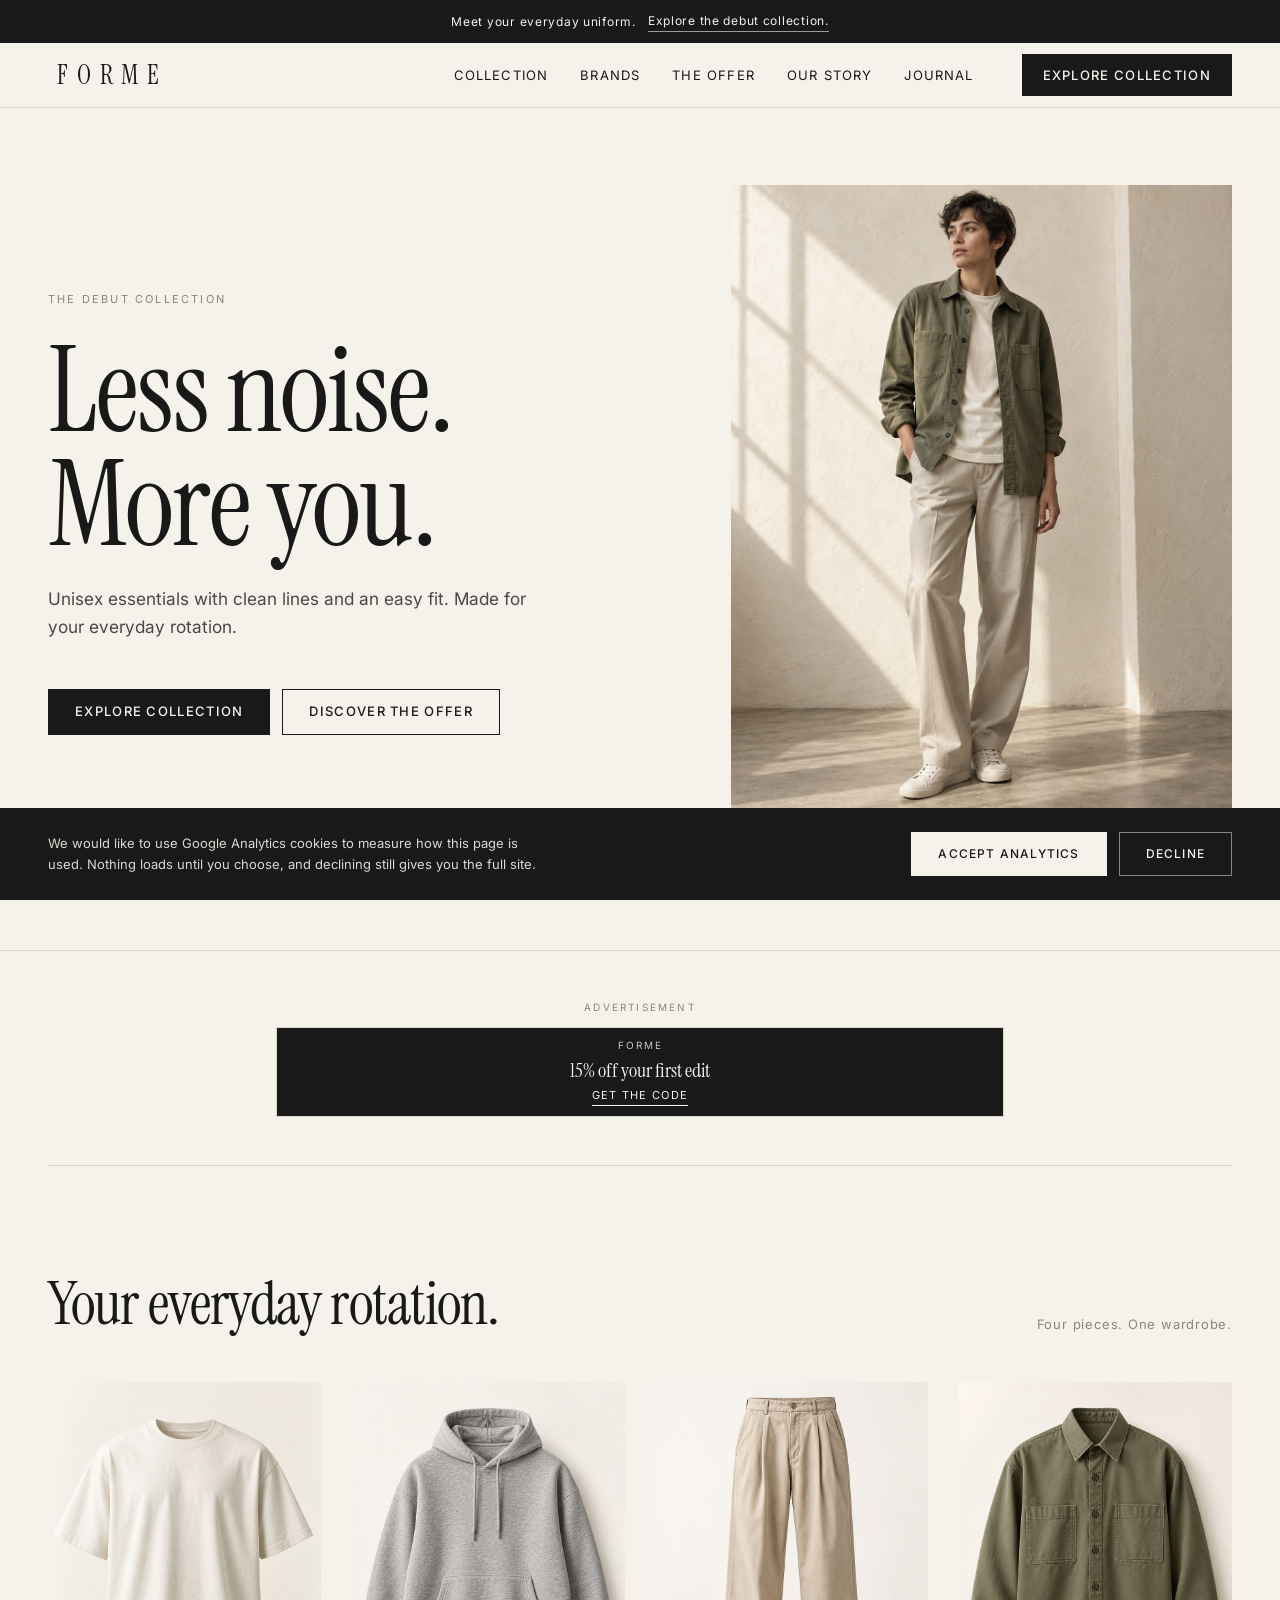
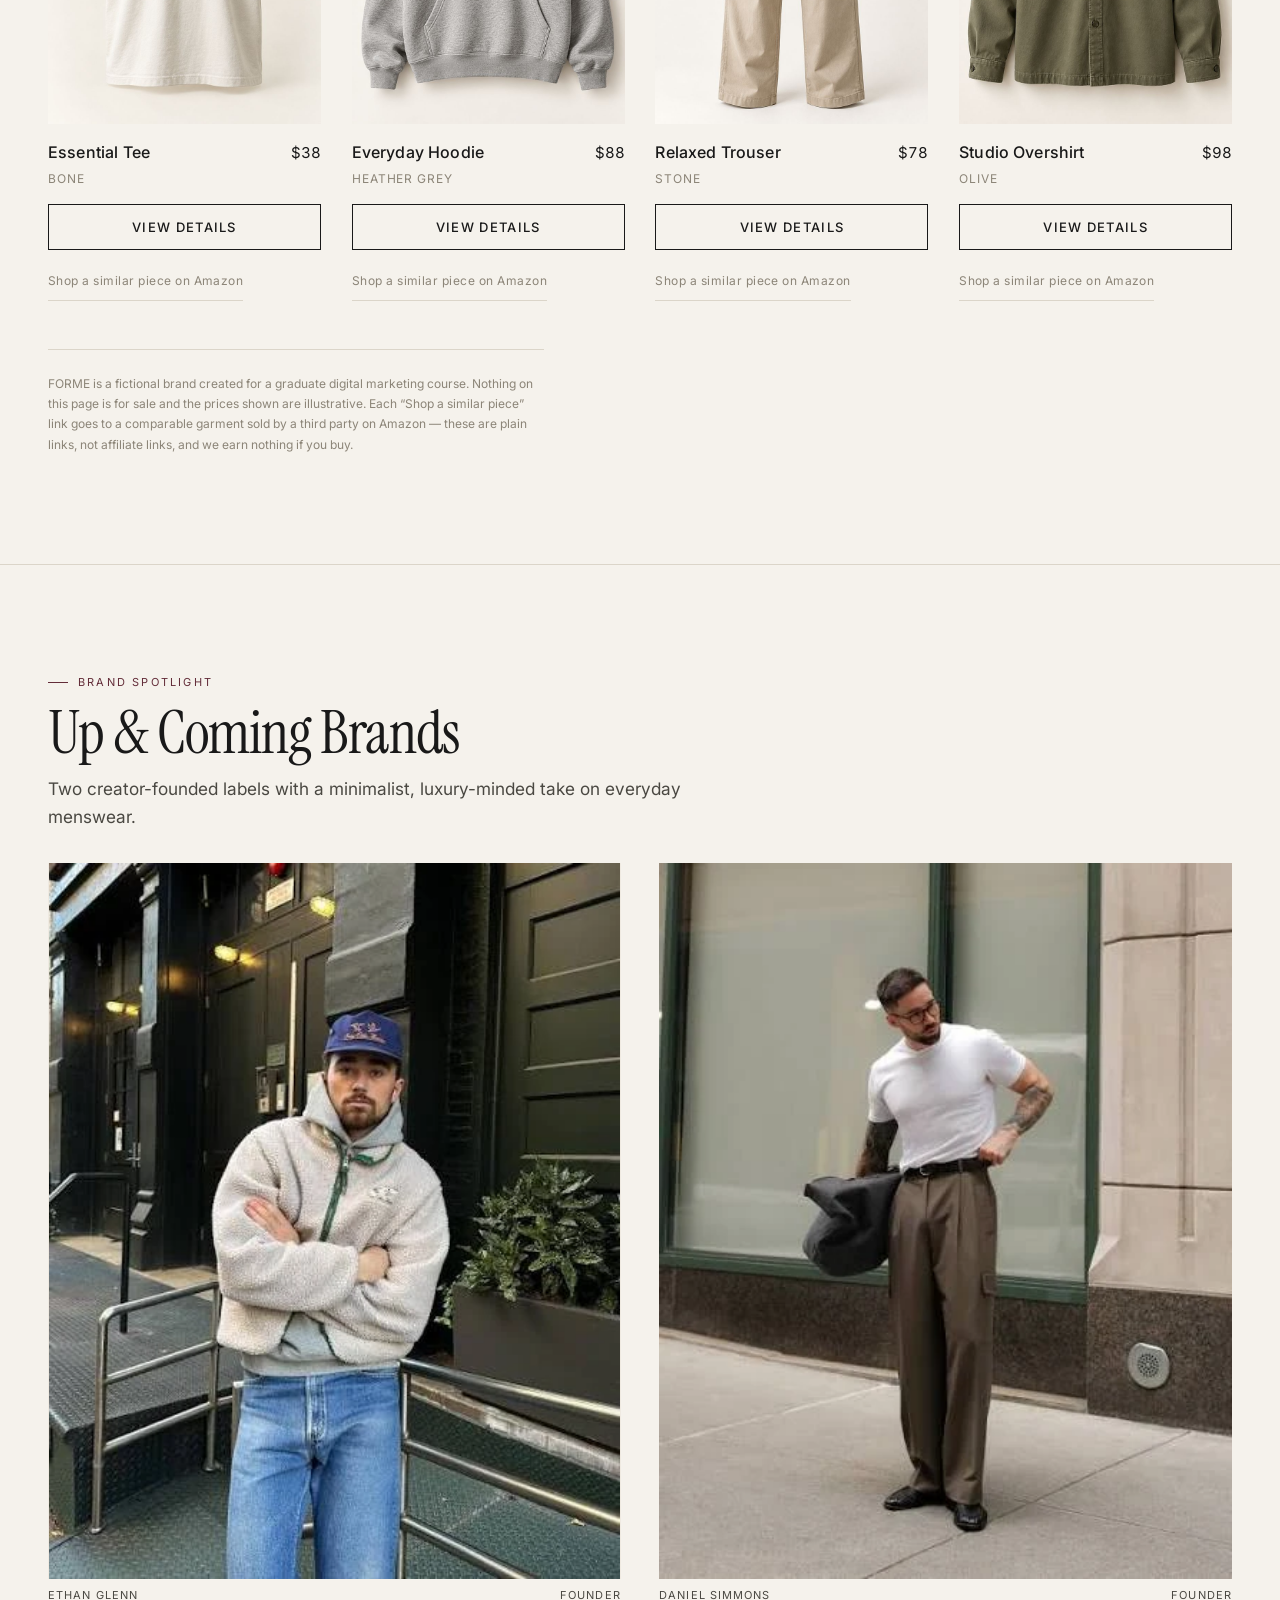
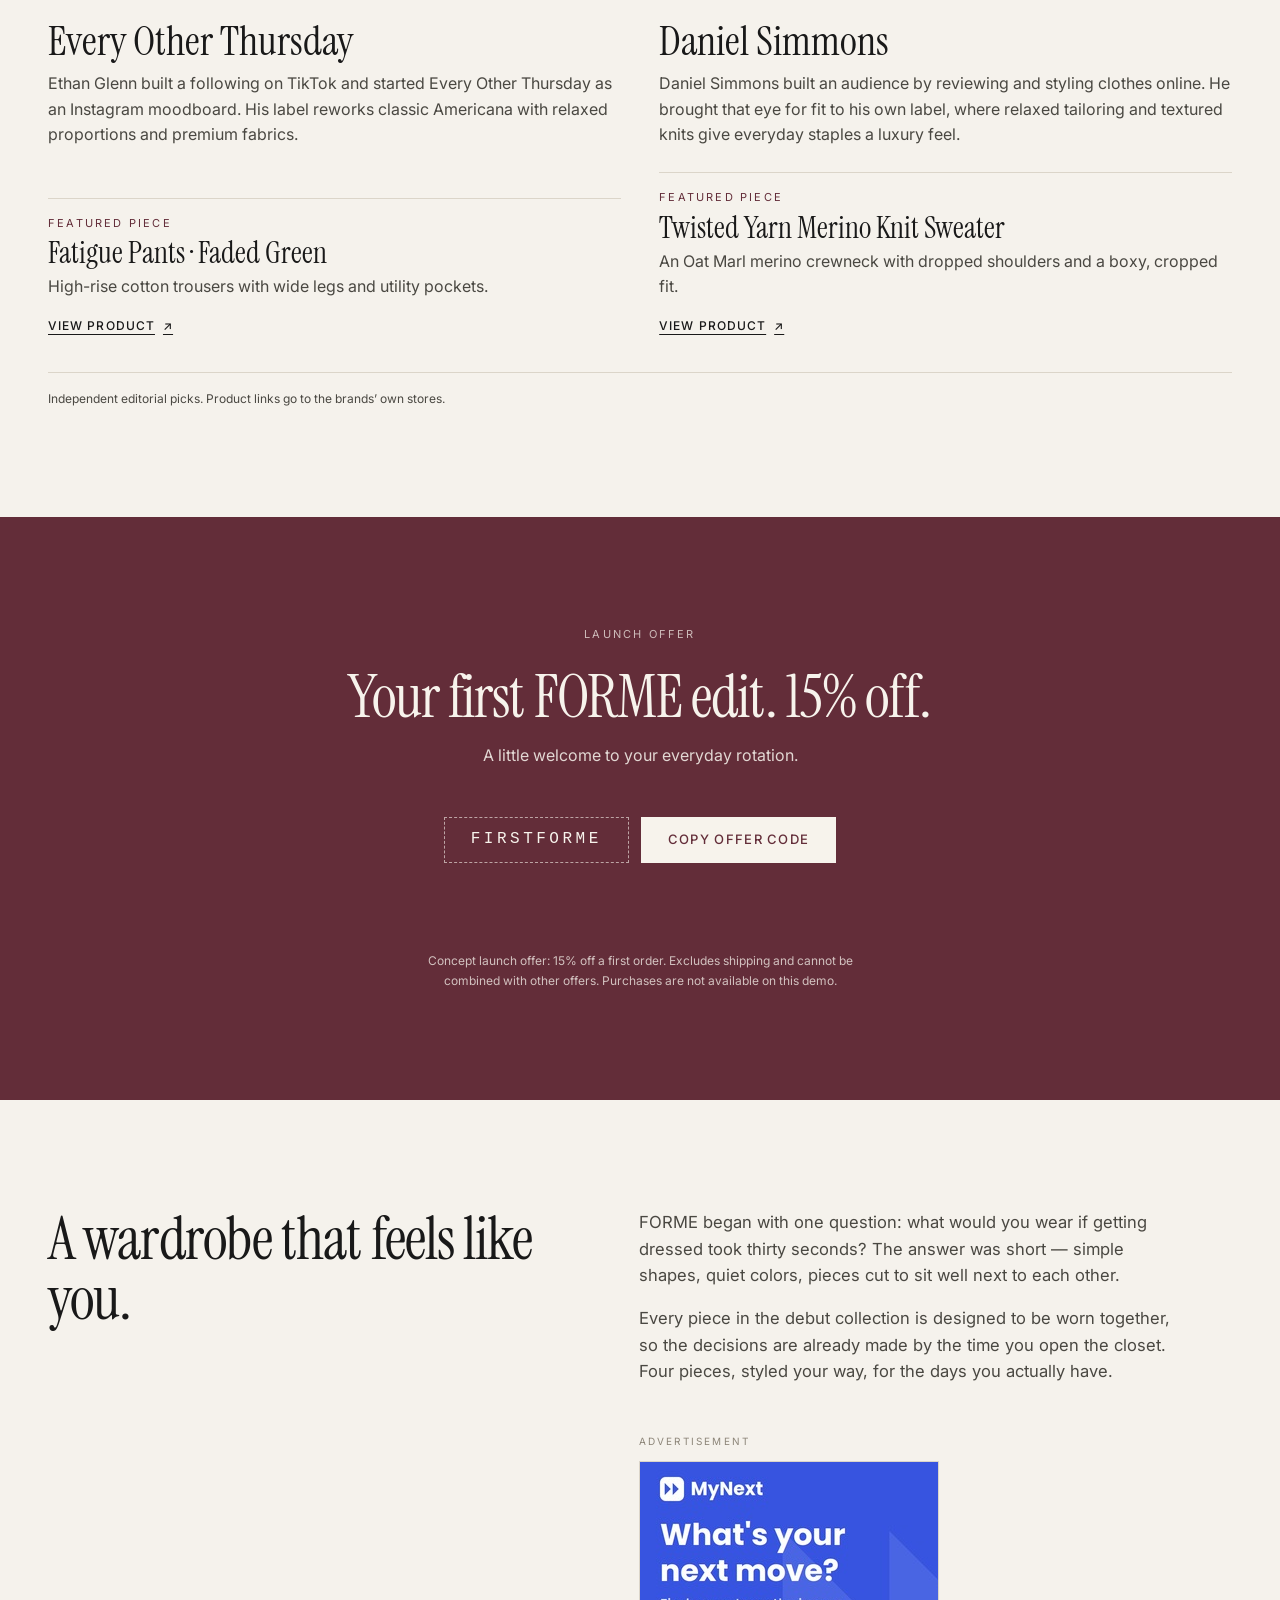
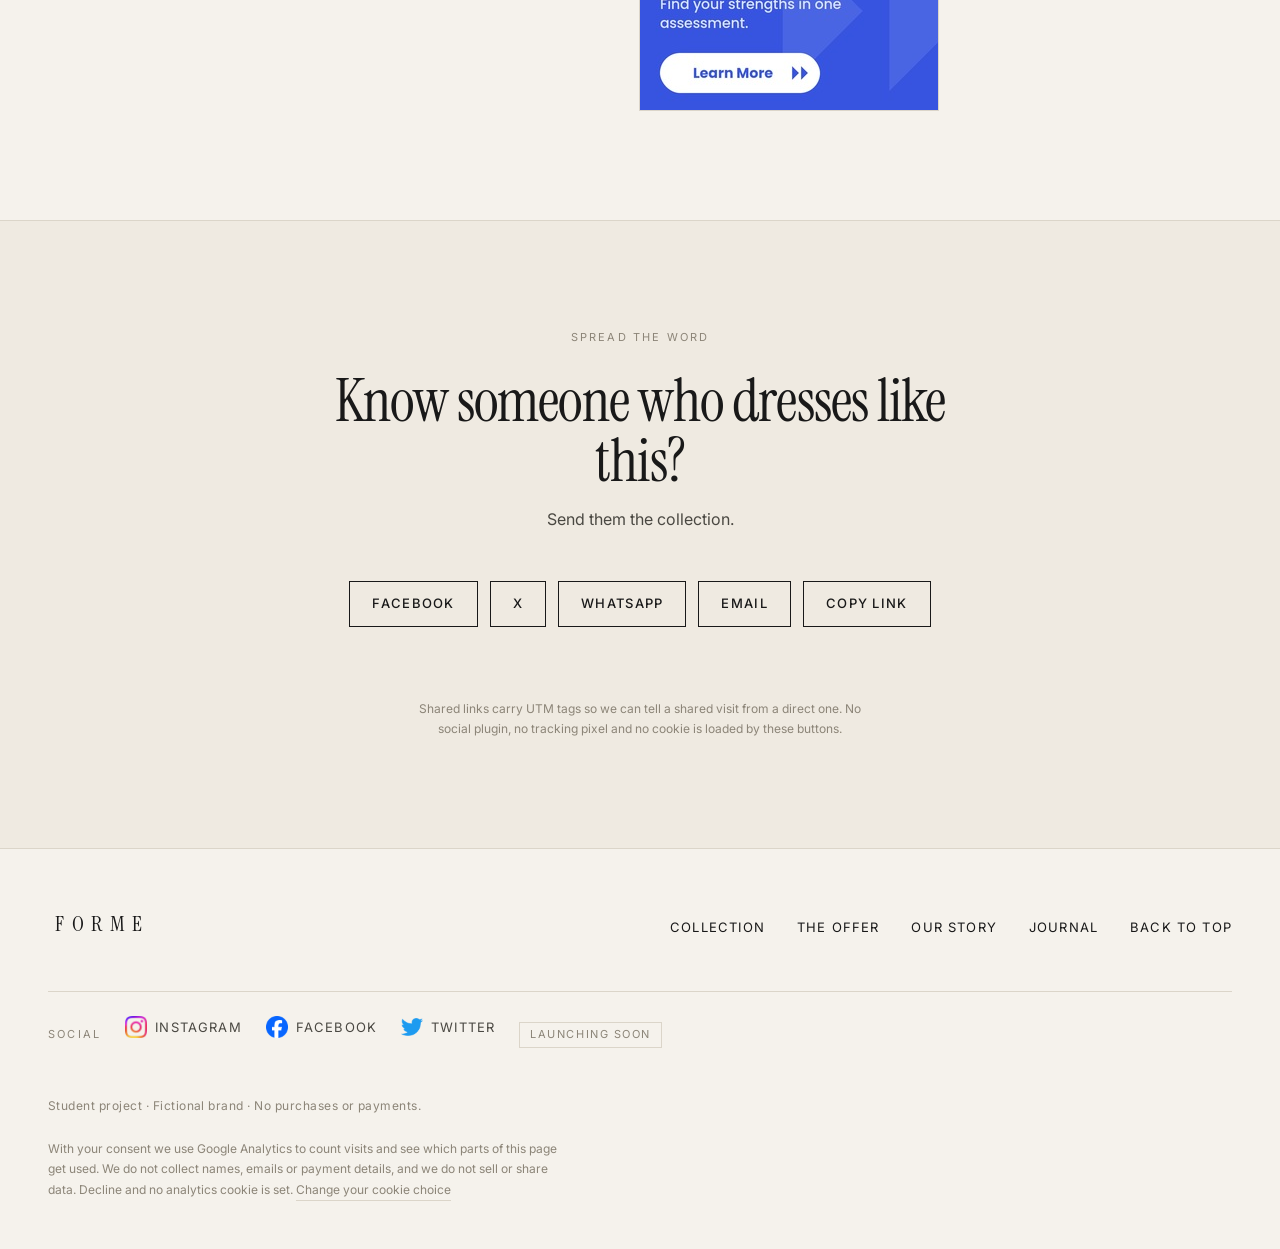
==== commit a7016471: "Add files via upload" ====
--- a/index.html
+++ b/index.html
@@ -437,6 +437,53 @@
   *,*::before,*::after{transition-duration:.01ms!important;animation-duration:.01ms!important}
 }
 
+/* ---------- brand spotlight ---------- */
+.brand-spotlight{border-top:1px solid var(--line)}
+.brand-spotlight__intro{margin-bottom:var(--s-5)}
+.brand-spotlight__intro .eyebrow{
+  display:flex;align-items:center;gap:10px;margin-bottom:var(--s-2);color:var(--burgundy)
+}
+.brand-spotlight__intro .eyebrow::before{content:"";width:20px;height:1px;background:currentColor}
+.brand-spotlight__intro .h2{margin-bottom:var(--s-2)}
+.brand-spotlight__intro .lede{max-width:65ch}
+.brand-spotlight__grid{display:grid;gap:var(--s-6) clamp(20px,3vw,42px)}
+.brand-spotlight__entry{display:flex;flex-direction:column;min-width:0}
+.brand-spotlight__portrait{margin:0}
+.brand-spotlight__portrait img{
+  display:block;width:100%;height:auto;aspect-ratio:4/5;object-fit:contain;background:var(--ivory-2)
+}
+.brand-spotlight__portrait figcaption{
+  display:flex;flex-wrap:wrap;justify-content:space-between;gap:2px var(--s-2);
+  margin-top:var(--s-1);color:var(--ink-70);font-size:11px;
+  letter-spacing:.1em;text-transform:uppercase
+}
+.brand-spotlight__profile{flex:1;padding-block:var(--s-3) var(--s-4)}
+.brand-spotlight__profile h3{
+  font-family:var(--font-display);font-size:clamp(30px,3.2vw,42px);line-height:1.05;
+  margin-bottom:var(--s-1)
+}
+.brand-spotlight__profile p,.brand-spotlight__pick p:not(.eyebrow){color:var(--ink-70);max-width:58ch}
+.brand-spotlight__pick{padding-top:var(--s-3);border-top:1px solid var(--line)}
+.brand-spotlight__pick .eyebrow{color:var(--burgundy);margin-bottom:4px}
+.brand-spotlight__pick h4{
+  margin:0 0 4px;font:400 clamp(22px,2.35vw,30px)/1.13 var(--font-display)
+}
+.brand-spotlight__link{
+  display:inline-flex;align-items:center;gap:8px;min-height:44px;margin-top:4px;
+  font-size:12px;font-weight:500;letter-spacing:.09em;text-transform:uppercase;text-underline-offset:4px
+}
+.brand-spotlight__link:hover{color:var(--burgundy)}
+.brand-spotlight__note{
+  margin-top:var(--s-4);padding-top:var(--s-3);border-top:1px solid var(--line);
+  color:var(--ink-70);font-size:12px
+}
+@media (min-width:600px){.brand-spotlight__grid{grid-template-columns:repeat(2,minmax(0,1fr))}}
+/* Keep the added nav item from squeezing the existing desktop links near the mobile breakpoint. */
+@media (min-width:900px) and (max-width:1080px){
+  .header .nav{gap:var(--s-4)}
+  .header .nav__list{gap:var(--s-3)}
+}
+
 /* ---------- MyNext sponsor banner (300 x 250) ---------- */
 .mynext-banner{position:relative;width:300px;height:250px;max-width:100%;overflow:hidden}
 .mynext-banner img{display:block;width:300px;height:250px;max-width:none}
@@ -470,6 +517,7 @@
     <nav class="nav" id="site-menu" aria-label="Primary">
       <ul class="nav__list">
         <li><a href="#collection">Collection</a></li>
+        <li><a href="#brands">Brands</a></li>
         <li><a href="#offer">The Offer</a></li>
         <li><a href="#story">Our Story</a></li>
         <li><a href="journal/index.html">Journal</a></li>
@@ -632,6 +680,57 @@
     </ul>
 
     <p class="collection__note">FORME is a fictional brand created for a graduate digital marketing course. Nothing on this page is for sale and the prices shown are illustrative. Each “Shop a similar piece” link goes to a comparable garment sold by a third party on Amazon — these are plain links, not affiliate links, and we earn nothing if you buy.</p>
+  </section>
+
+  <!-- Brand spotlight -->
+  <section class="brand-spotlight section wrap" id="brands" aria-labelledby="brands-title">
+    <header class="brand-spotlight__intro">
+      <p class="eyebrow">Brand Spotlight</p>
+      <h2 class="h2" id="brands-title">Up &amp; Coming Brands</h2>
+      <p class="lede">Two creator-founded labels with a minimalist, luxury-minded take on everyday menswear.</p>
+    </header>
+
+    <div class="brand-spotlight__grid">
+      <article class="brand-spotlight__entry" aria-labelledby="brands-eot-title">
+        <figure class="brand-spotlight__portrait">
+          <img src="assets/brand-ethan-glenn.webp" width="399" height="501" loading="lazy" decoding="async"
+               alt="Ethan Glenn in a blue cap and fleece jacket outside a storefront.">
+          <figcaption><span>Ethan Glenn</span><span>Founder</span></figcaption>
+        </figure>
+        <div class="brand-spotlight__profile">
+          <h3 id="brands-eot-title">Every Other Thursday</h3>
+          <p>Ethan Glenn built a following on TikTok and started Every Other Thursday as an Instagram moodboard. His label reworks classic Americana with relaxed proportions and premium fabrics.</p>
+        </div>
+        <div class="brand-spotlight__pick">
+          <p class="eyebrow">Featured Piece</p>
+          <h4>Fatigue Pants · Faded Green</h4>
+          <p>High-rise cotton trousers with wide legs and utility pockets.</p>
+          <a class="brand-spotlight__link" href="https://everyotherthursday.com/products/fatigue-pants?variant=45047153688794"
+             target="_blank" rel="noopener noreferrer" aria-label="View the Fatigue Pants on Every Other Thursday’s website (opens in a new tab)">View Product <span aria-hidden="true">↗</span></a>
+        </div>
+      </article>
+
+      <article class="brand-spotlight__entry" aria-labelledby="brands-ds-title">
+        <figure class="brand-spotlight__portrait">
+          <img src="assets/brand-daniel-simmons.webp" width="400" height="500" loading="lazy" decoding="async"
+               alt="Daniel Simmons in a white T-shirt and pleated trousers outside a storefront.">
+          <figcaption><span>Daniel Simmons</span><span>Founder</span></figcaption>
+        </figure>
+        <div class="brand-spotlight__profile">
+          <h3 id="brands-ds-title">Daniel Simmons</h3>
+          <p>Daniel Simmons built an audience by reviewing and styling clothes online. He brought that eye for fit to his own label, where relaxed tailoring and textured knits give everyday staples a luxury feel.</p>
+        </div>
+        <div class="brand-spotlight__pick">
+          <p class="eyebrow">Featured Piece</p>
+          <h4>Twisted Yarn Merino Knit Sweater</h4>
+          <p>An Oat Marl merino crewneck with dropped shoulders and a boxy, cropped fit.</p>
+          <a class="brand-spotlight__link" href="https://danielsimmons.co/collections/all-products/products/twisted-yarn-merino-knit-sweater-oat-marl"
+             target="_blank" rel="noopener noreferrer" aria-label="View the Twisted Yarn Merino Knit Sweater on Daniel Simmons’s website (opens in a new tab)">View Product <span aria-hidden="true">↗</span></a>
+        </div>
+      </article>
+    </div>
+
+    <p class="brand-spotlight__note">Independent editorial picks. Product links go to the brands’ own stores.</p>
   </section>
 
   <!-- 5. Launch offer -->
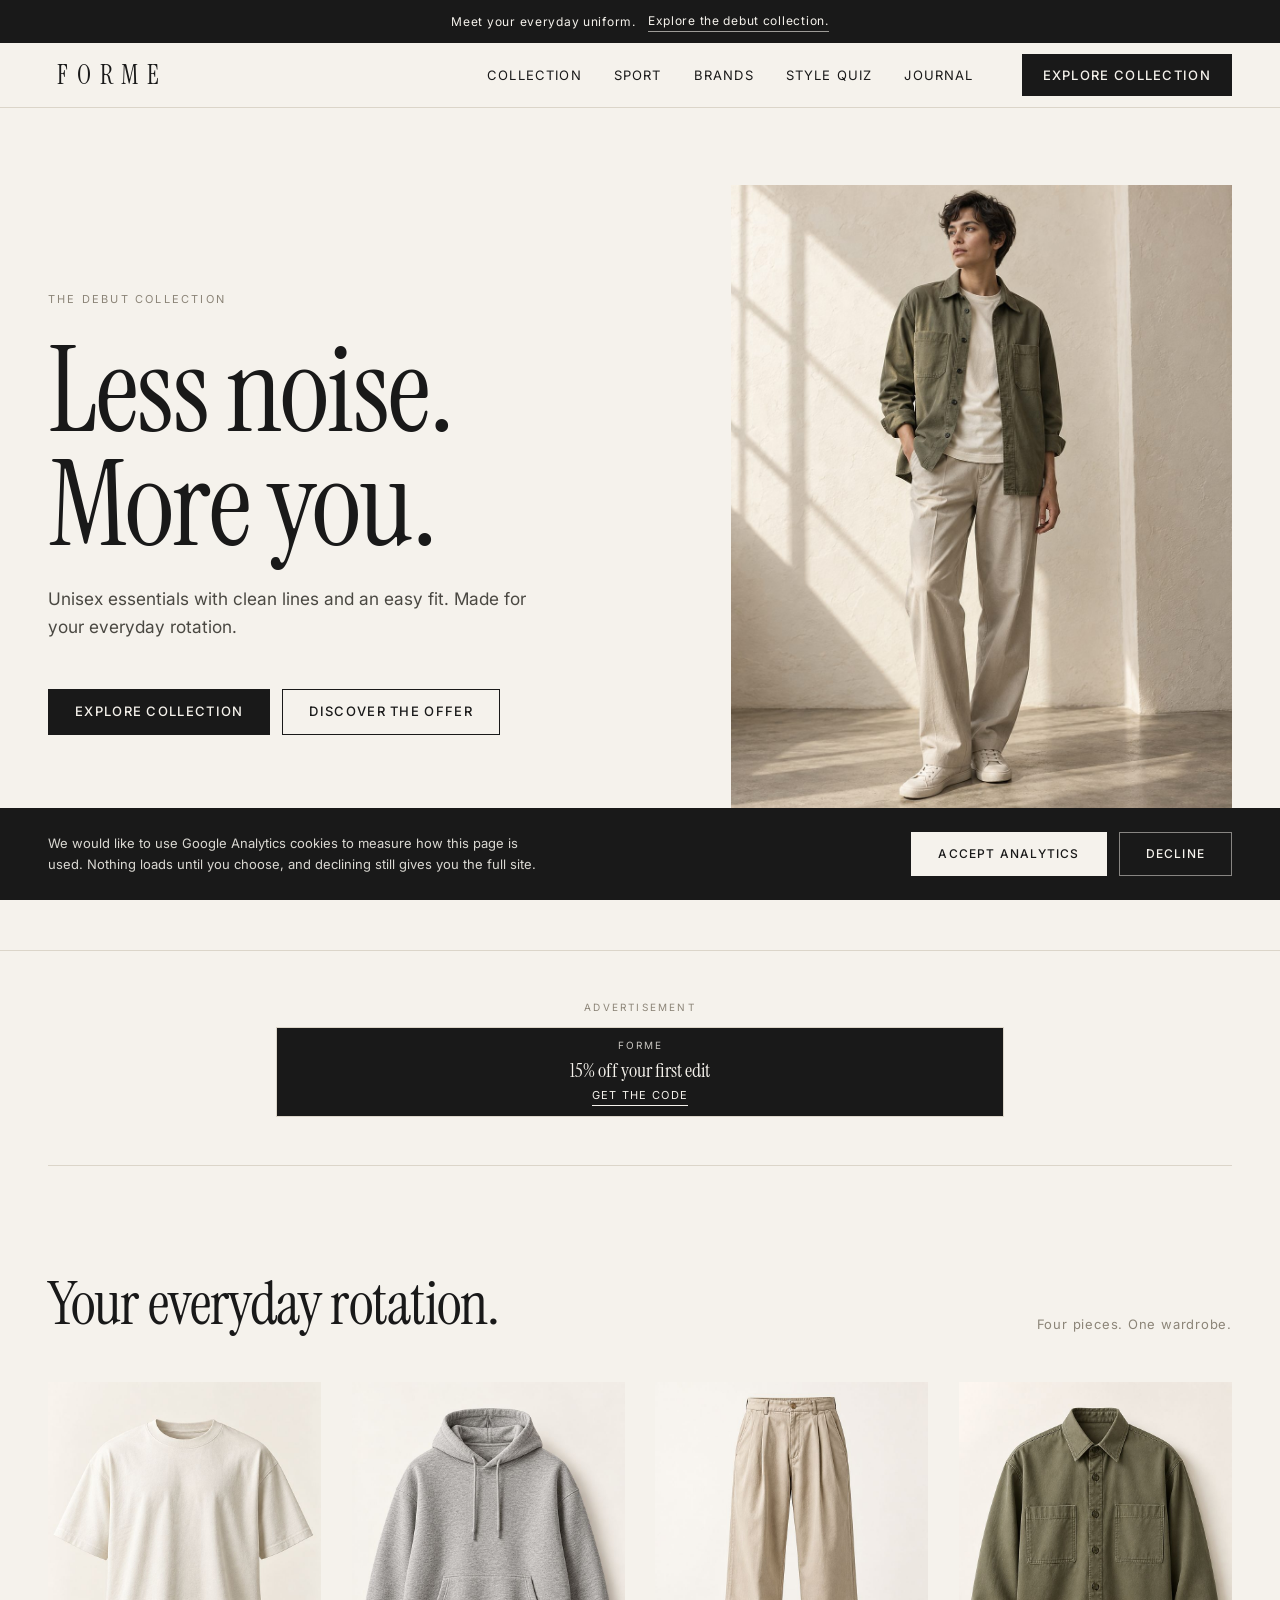
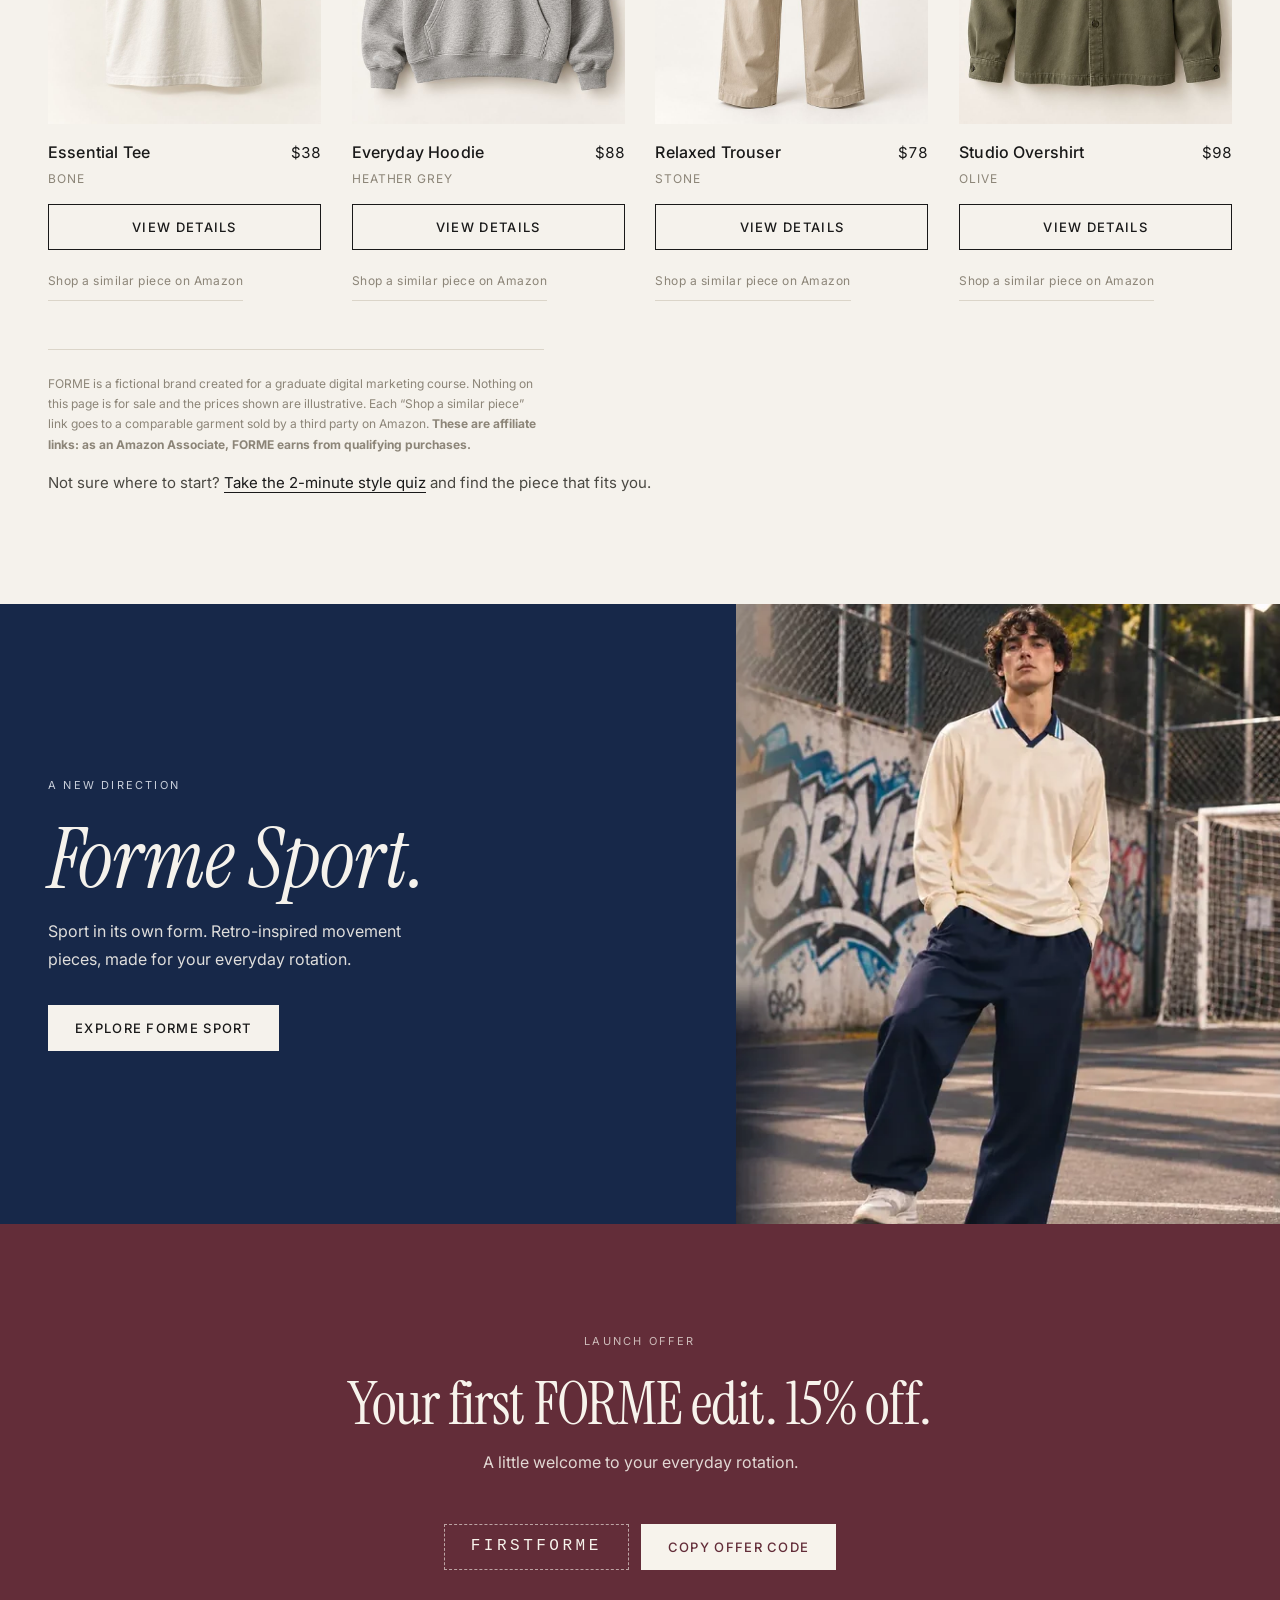
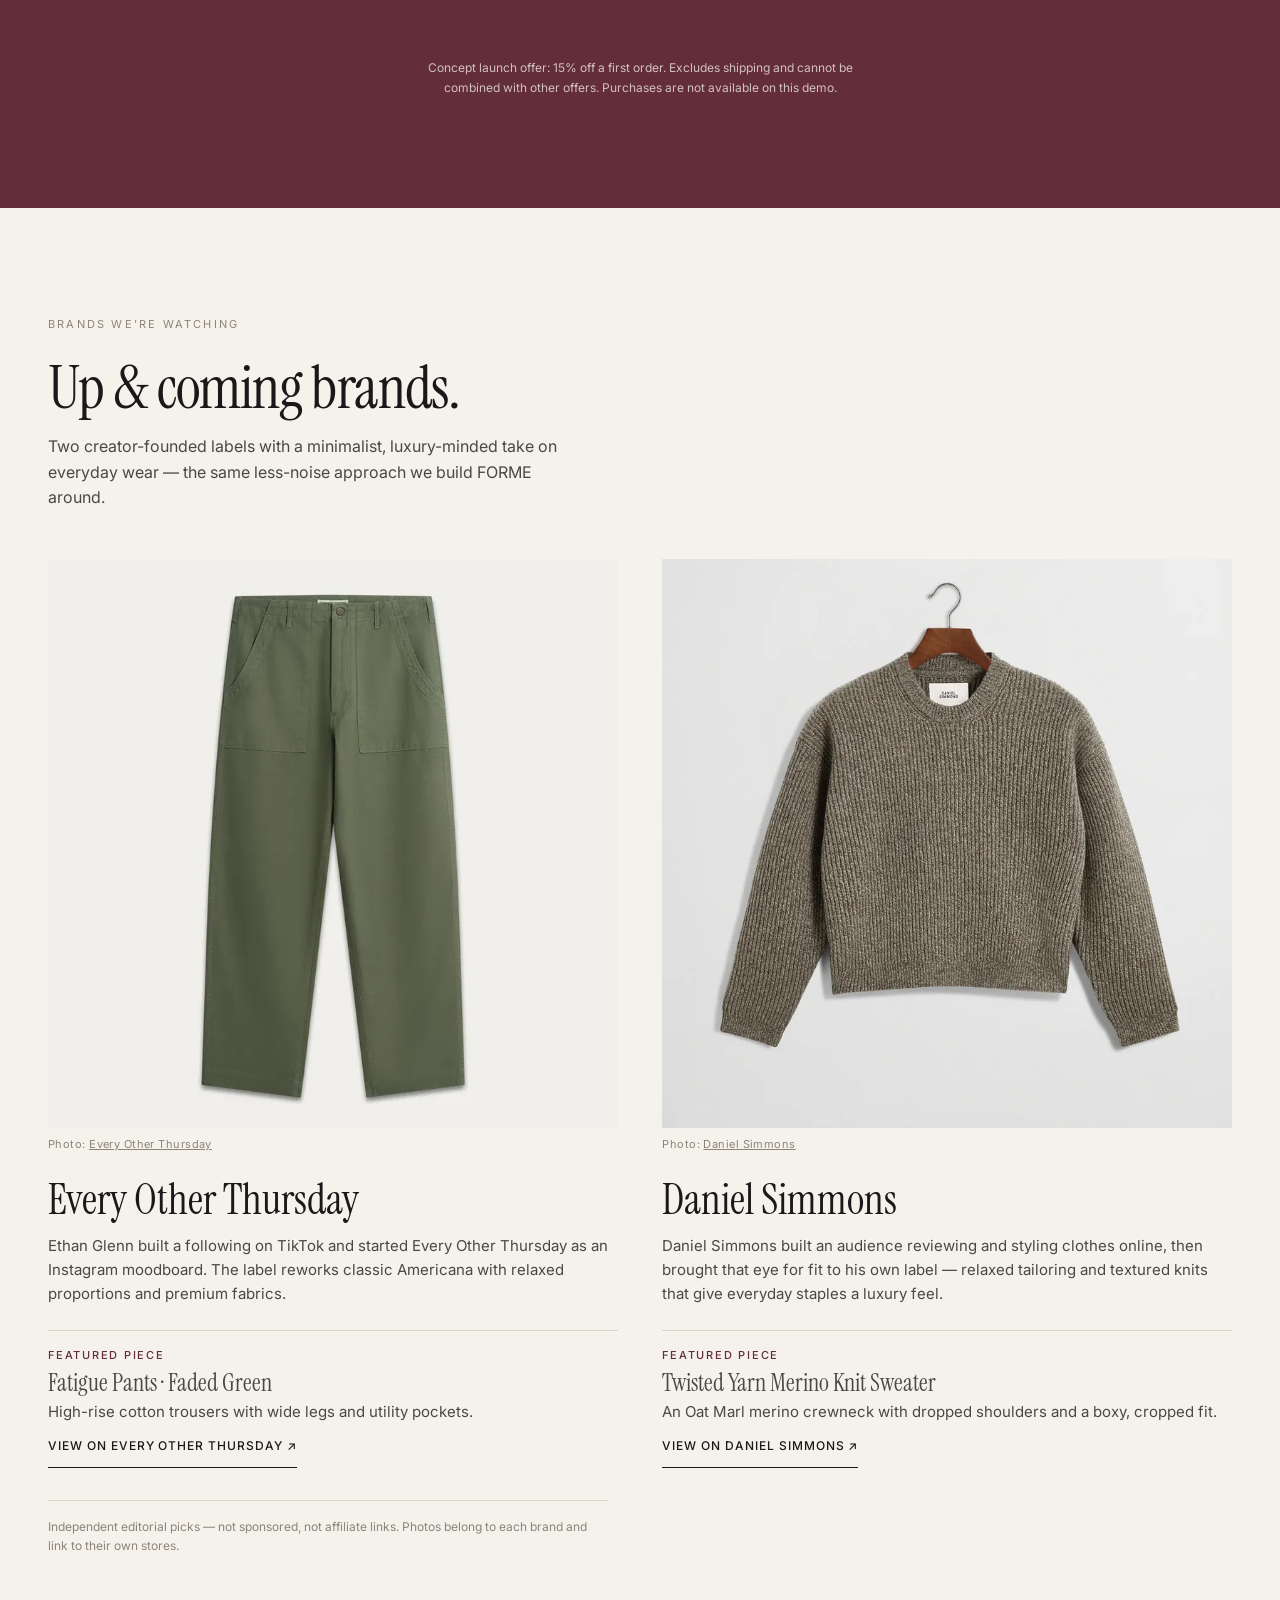
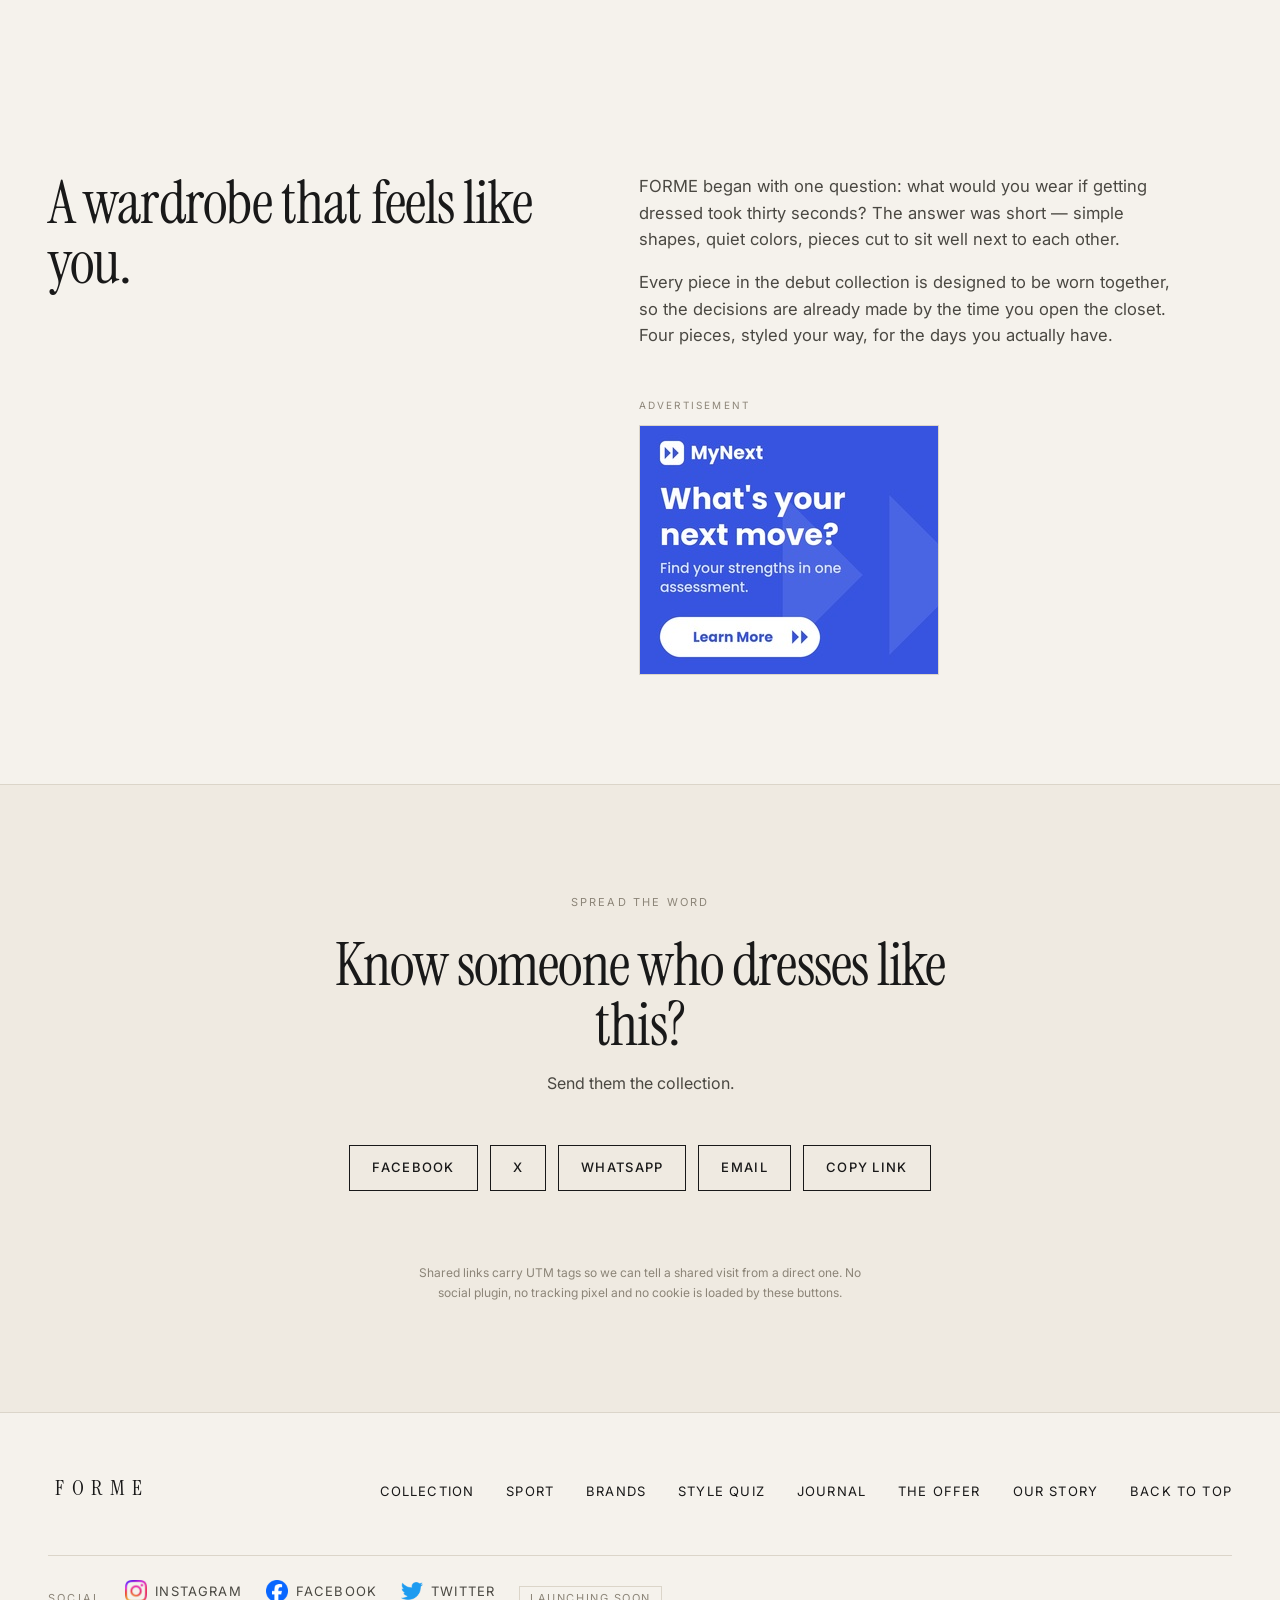
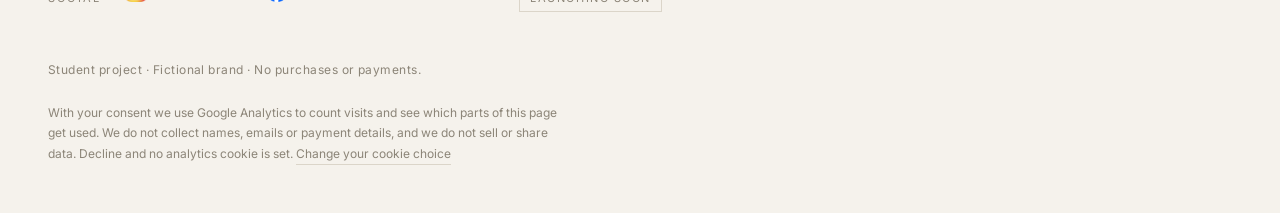
==== commit cbd3edc3: "Add files via upload" ====
--- a/index.html
+++ b/index.html
@@ -437,58 +437,54 @@
   *,*::before,*::after{transition-duration:.01ms!important;animation-duration:.01ms!important}
 }
 
-/* ---------- brand spotlight ---------- */
-.brand-spotlight{border-top:1px solid var(--line)}
-.brand-spotlight__intro{margin-bottom:var(--s-5)}
-.brand-spotlight__intro .eyebrow{
-  display:flex;align-items:center;gap:10px;margin-bottom:var(--s-2);color:var(--burgundy)
-}
-.brand-spotlight__intro .eyebrow::before{content:"";width:20px;height:1px;background:currentColor}
-.brand-spotlight__intro .h2{margin-bottom:var(--s-2)}
-.brand-spotlight__intro .lede{max-width:65ch}
-.brand-spotlight__grid{display:grid;gap:var(--s-6) clamp(20px,3vw,42px)}
-.brand-spotlight__entry{display:flex;flex-direction:column;min-width:0}
-.brand-spotlight__portrait{margin:0}
-.brand-spotlight__portrait img{
-  display:block;width:100%;height:auto;aspect-ratio:4/5;object-fit:contain;background:var(--ivory-2)
-}
-.brand-spotlight__portrait figcaption{
-  display:flex;flex-wrap:wrap;justify-content:space-between;gap:2px var(--s-2);
-  margin-top:var(--s-1);color:var(--ink-70);font-size:11px;
-  letter-spacing:.1em;text-transform:uppercase
-}
-.brand-spotlight__profile{flex:1;padding-block:var(--s-3) var(--s-4)}
-.brand-spotlight__profile h3{
-  font-family:var(--font-display);font-size:clamp(30px,3.2vw,42px);line-height:1.05;
-  margin-bottom:var(--s-1)
-}
-.brand-spotlight__profile p,.brand-spotlight__pick p:not(.eyebrow){color:var(--ink-70);max-width:58ch}
-.brand-spotlight__pick{padding-top:var(--s-3);border-top:1px solid var(--line)}
-.brand-spotlight__pick .eyebrow{color:var(--burgundy);margin-bottom:4px}
-.brand-spotlight__pick h4{
-  margin:0 0 4px;font:400 clamp(22px,2.35vw,30px)/1.13 var(--font-display)
-}
-.brand-spotlight__link{
-  display:inline-flex;align-items:center;gap:8px;min-height:44px;margin-top:4px;
-  font-size:12px;font-weight:500;letter-spacing:.09em;text-transform:uppercase;text-underline-offset:4px
-}
-.brand-spotlight__link:hover{color:var(--burgundy)}
-.brand-spotlight__note{
-  margin-top:var(--s-4);padding-top:var(--s-3);border-top:1px solid var(--line);
-  color:var(--ink-70);font-size:12px
-}
-@media (min-width:600px){.brand-spotlight__grid{grid-template-columns:repeat(2,minmax(0,1fr))}}
-/* Keep the added nav item from squeezing the existing desktop links near the mobile breakpoint. */
-@media (min-width:900px) and (max-width:1080px){
-  .header .nav{gap:var(--s-4)}
-  .header .nav__list{gap:var(--s-3)}
-}
-
 /* ---------- MyNext sponsor banner (300 x 250) ---------- */
 .mynext-banner{position:relative;width:300px;height:250px;max-width:100%;overflow:hidden}
 .mynext-banner img{display:block;width:300px;height:250px;max-width:none}
 .mynext-banner__cta{position:absolute;left:6.7%;top:76.8%;width:53.4%;height:16%;border-radius:999px;z-index:2;cursor:pointer}
 .mynext-banner__cta:focus-visible{outline:3px solid #fff;outline-offset:-3px}
+
+/* ---------- quiz prompt under the collection ---------- */
+.collection__quiz{margin-top:var(--s-3);font-size:15px;color:var(--ink-70)}
+.collection__quiz a{color:var(--ink);text-decoration:none;border-bottom:1px solid var(--ink)}
+
+/* ---------- FORME SPORT teaser ---------- */
+.sport-teaser{display:grid;grid-template-columns:1.15fr .85fr;background:#172849;color:var(--ivory)}
+.sport-teaser__copy{align-self:center;padding:clamp(48px,7vw,104px) var(--gutter);padding-left:max(var(--gutter),calc((100vw - var(--maxw))/2 + var(--gutter)))}
+.sport-teaser__copy .eyebrow{color:#C9CFDA}
+.sport-teaser__copy h2{font-family:var(--font-display);font-style:italic;font-weight:400;
+  font-size:clamp(52px,6.5vw,92px);line-height:1;margin:0 0 var(--s-3)}
+.sport-teaser__copy p:not(.eyebrow){font-size:16px;line-height:1.75;max-width:40ch;margin:0 0 var(--s-5);
+  color:rgba(245,242,236,.9)}
+.sport-teaser .btn{background:var(--ivory);border-color:var(--ivory);color:var(--ink)}
+.sport-teaser .btn:hover{background:transparent;color:var(--ivory)}
+.sport-teaser__media{margin:0;background:#2b2d30}
+.sport-teaser__media img{width:100%;height:100%;max-height:620px;object-fit:cover;object-position:center 12%}
+@media (max-width:760px){
+  .sport-teaser{grid-template-columns:1fr}
+  .sport-teaser__media{order:-1}
+  .sport-teaser__media img{max-height:420px}
+}
+
+/* ---------- Brands we're watching ---------- */
+.brands__head .h2{margin-bottom:var(--s-3)}
+.brands__intro{max-width:52ch;color:var(--ink-70);font-size:16px}
+.brands__grid{display:grid;gap:clamp(24px,3.5vw,48px);grid-template-columns:1fr;list-style:none;margin:var(--s-6) 0 0;padding:0}
+@media (min-width:640px){.brands__grid{grid-template-columns:repeat(2,minmax(0,1fr))}}
+.brand-card__photo{margin:0}
+.brand-card__photo > a{display:block;aspect-ratio:1/1;overflow:hidden;background:var(--ivory-2)}
+.brand-card__photo img{width:100%;height:100%;object-fit:cover;transition:transform .3s ease}
+.brand-card__photo > a:hover img{transform:scale(1.02)}
+.brand-card__credit{margin-top:var(--s-1);font-size:11px;letter-spacing:.04em;color:var(--stone)}
+.brand-card__credit a{color:var(--stone)}
+.brand-card__name{font-family:var(--font-display);font-weight:400;font-size:clamp(30px,3.4vw,42px);line-height:1.05;margin:var(--s-4) 0 var(--s-2)}
+.brand-card p{color:var(--ink-70);font-size:15px}
+.brand-card__featured{margin-top:var(--s-4);padding-top:var(--s-3);border-top:1px solid var(--line)}
+.brand-card .brand-card__label{font-size:11px;font-weight:500;letter-spacing:.16em;text-transform:uppercase;color:var(--burgundy);margin:0 0 4px}
+.brand-card .brand-card__piece{font-family:var(--font-display);font-weight:400;font-size:24px;line-height:1.15;margin:0 0 4px}
+.brand-card__link{display:inline-flex;align-items:center;min-height:44px;font-size:12px;font-weight:500;
+  letter-spacing:.08em;text-transform:uppercase;text-decoration:none;border-bottom:1px solid var(--ink)}
+.brand-card__link:hover{color:var(--burgundy);border-bottom-color:var(--burgundy)}
+.brands__note{margin-top:var(--s-5);padding-top:var(--s-3);border-top:1px solid var(--line);font-size:12px;color:var(--stone);max-width:70ch}
 </style>
 </head>
 <body>
@@ -517,9 +513,9 @@
     <nav class="nav" id="site-menu" aria-label="Primary">
       <ul class="nav__list">
         <li><a href="#collection">Collection</a></li>
+        <li><a href="sport.html">Sport</a></li>
         <li><a href="#brands">Brands</a></li>
-        <li><a href="#offer">The Offer</a></li>
-        <li><a href="#story">Our Story</a></li>
+        <li><a href="style-quiz.html">Style Quiz</a></li>
         <li><a href="journal/index.html">Journal</a></li>
       </ul>
       <a class="btn btn--solid nav__cta" href="#collection" data-event="collection_cta_click" data-source="header">Explore Collection</a>
@@ -586,7 +582,7 @@
     </div>
 
     <ul class="grid-products">
-      <li class="product"
+      <li class="product" id="product-essential-tee"
           data-id="essential-tee"
           data-name="Essential Tee"
           data-price="$38"
@@ -605,11 +601,11 @@
         <p class="product__colors">Bone</p>
         <p class="product__desc">A midweight jersey tee with a straight body and a set shoulder. Wears clean on its own and lies flat under a layer.</p>
         <button class="btn btn--ghost btn--block product__btn" type="button" data-open-product>View Details</button>
-        <a class="product__shop" href="https://amzn.to/4z4qsgq" target="_blank" rel="noopener noreferrer"
+        <a class="product__shop" href="https://amzn.to/4z4qsgq" target="_blank" rel="noopener noreferrer sponsored"
            data-event="outbound_product_click" data-source="card" data-product="essential-tee">Shop a similar piece on Amazon</a>
       </li>
 
-      <li class="product"
+      <li class="product" id="product-everyday-hoodie"
           data-id="everyday-hoodie"
           data-name="Everyday Hoodie"
           data-price="$88"
@@ -628,11 +624,11 @@
         <p class="product__colors">Heather Grey</p>
         <p class="product__desc">Brushed fleece with a dropped shoulder and a lined hood. Roomy through the body, ribbed at the cuff and hem.</p>
         <button class="btn btn--ghost btn--block product__btn" type="button" data-open-product>View Details</button>
-        <a class="product__shop" href="https://amzn.to/4ixvUkX" target="_blank" rel="noopener noreferrer"
+        <a class="product__shop" href="https://amzn.to/4ixvUkX" target="_blank" rel="noopener noreferrer sponsored"
            data-event="outbound_product_click" data-source="card" data-product="everyday-hoodie">Shop a similar piece on Amazon</a>
       </li>
 
-      <li class="product"
+      <li class="product" id="product-relaxed-trouser"
           data-id="relaxed-trouser"
           data-name="Relaxed Trouser"
           data-price="$78"
@@ -651,11 +647,11 @@
         <p class="product__colors">Stone</p>
         <p class="product__desc">A soft twill trouser with a mid rise, a roomy thigh and a light taper. Sits well over sneakers or boots.</p>
         <button class="btn btn--ghost btn--block product__btn" type="button" data-open-product>View Details</button>
-        <a class="product__shop" href="https://amzn.to/4sgqvmv" target="_blank" rel="noopener noreferrer"
+        <a class="product__shop" href="https://amzn.to/4sgqvmv" target="_blank" rel="noopener noreferrer sponsored"
            data-event="outbound_product_click" data-source="card" data-product="relaxed-trouser">Shop a similar piece on Amazon</a>
       </li>
 
-      <li class="product"
+      <li class="product" id="product-studio-overshirt"
           data-id="studio-overshirt"
           data-name="Studio Overshirt"
           data-price="$98"
@@ -674,63 +670,27 @@
         <p class="product__colors">Olive</p>
         <p class="product__desc">A boxy overshirt in a structured weave. Open as a light layer, buttoned as the whole outfit.</p>
         <button class="btn btn--ghost btn--block product__btn" type="button" data-open-product>View Details</button>
-        <a class="product__shop" href="https://amzn.to/3VIWTSR" target="_blank" rel="noopener noreferrer"
+        <a class="product__shop" href="https://amzn.to/3VIWTSR" target="_blank" rel="noopener noreferrer sponsored"
            data-event="outbound_product_click" data-source="card" data-product="studio-overshirt">Shop a similar piece on Amazon</a>
       </li>
     </ul>
 
-    <p class="collection__note">FORME is a fictional brand created for a graduate digital marketing course. Nothing on this page is for sale and the prices shown are illustrative. Each “Shop a similar piece” link goes to a comparable garment sold by a third party on Amazon — these are plain links, not affiliate links, and we earn nothing if you buy.</p>
+    <p class="collection__note">FORME is a fictional brand created for a graduate digital marketing course. Nothing on this page is for sale and the prices shown are illustrative. Each “Shop a similar piece” link goes to a comparable garment sold by a third party on Amazon. <strong>These are affiliate links: as an Amazon Associate, FORME earns from qualifying purchases.</strong></p>
+    <p class="collection__quiz">Not sure where to start? <a href="style-quiz.html" data-event="quiz_cta_click" data-source="collection">Take the 2-minute style quiz</a> and find the piece that fits you.</p>
   </section>
 
-  <!-- Brand spotlight -->
-  <section class="brand-spotlight section wrap" id="brands" aria-labelledby="brands-title">
-    <header class="brand-spotlight__intro">
-      <p class="eyebrow">Brand Spotlight</p>
-      <h2 class="h2" id="brands-title">Up &amp; Coming Brands</h2>
-      <p class="lede">Two creator-founded labels with a minimalist, luxury-minded take on everyday menswear.</p>
-    </header>
-
-    <div class="brand-spotlight__grid">
-      <article class="brand-spotlight__entry" aria-labelledby="brands-eot-title">
-        <figure class="brand-spotlight__portrait">
-          <img src="assets/brand-ethan-glenn.webp" width="399" height="501" loading="lazy" decoding="async"
-               alt="Ethan Glenn in a blue cap and fleece jacket outside a storefront.">
-          <figcaption><span>Ethan Glenn</span><span>Founder</span></figcaption>
-        </figure>
-        <div class="brand-spotlight__profile">
-          <h3 id="brands-eot-title">Every Other Thursday</h3>
-          <p>Ethan Glenn built a following on TikTok and started Every Other Thursday as an Instagram moodboard. His label reworks classic Americana with relaxed proportions and premium fabrics.</p>
-        </div>
-        <div class="brand-spotlight__pick">
-          <p class="eyebrow">Featured Piece</p>
-          <h4>Fatigue Pants · Faded Green</h4>
-          <p>High-rise cotton trousers with wide legs and utility pockets.</p>
-          <a class="brand-spotlight__link" href="https://everyotherthursday.com/products/fatigue-pants?variant=45047153688794"
-             target="_blank" rel="noopener noreferrer" aria-label="View the Fatigue Pants on Every Other Thursday’s website (opens in a new tab)">View Product <span aria-hidden="true">↗</span></a>
-        </div>
-      </article>
-
-      <article class="brand-spotlight__entry" aria-labelledby="brands-ds-title">
-        <figure class="brand-spotlight__portrait">
-          <img src="assets/brand-daniel-simmons.webp" width="400" height="500" loading="lazy" decoding="async"
-               alt="Daniel Simmons in a white T-shirt and pleated trousers outside a storefront.">
-          <figcaption><span>Daniel Simmons</span><span>Founder</span></figcaption>
-        </figure>
-        <div class="brand-spotlight__profile">
-          <h3 id="brands-ds-title">Daniel Simmons</h3>
-          <p>Daniel Simmons built an audience by reviewing and styling clothes online. He brought that eye for fit to his own label, where relaxed tailoring and textured knits give everyday staples a luxury feel.</p>
-        </div>
-        <div class="brand-spotlight__pick">
-          <p class="eyebrow">Featured Piece</p>
-          <h4>Twisted Yarn Merino Knit Sweater</h4>
-          <p>An Oat Marl merino crewneck with dropped shoulders and a boxy, cropped fit.</p>
-          <a class="brand-spotlight__link" href="https://danielsimmons.co/collections/all-products/products/twisted-yarn-merino-knit-sweater-oat-marl"
-             target="_blank" rel="noopener noreferrer" aria-label="View the Twisted Yarn Merino Knit Sweater on Daniel Simmons’s website (opens in a new tab)">View Product <span aria-hidden="true">↗</span></a>
-        </div>
-      </article>
+  <!-- 4b. FORME SPORT teaser -->
+  <section class="sport-teaser" id="forme-sport" aria-labelledby="sport-teaser-title">
+    <div class="sport-teaser__copy">
+      <p class="eyebrow">A new direction</p>
+      <h2 id="sport-teaser-title">Forme Sport.</h2>
+      <p>Sport in its own form. Retro-inspired movement pieces, made for your everyday rotation.</p>
+      <a class="btn" href="sport.html" data-event="sport_cta_click" data-source="home_teaser">Explore FORME SPORT</a>
     </div>
-
-    <p class="brand-spotlight__note">Independent editorial picks. Product links go to the brands’ own stores.</p>
+    <figure class="sport-teaser__media">
+      <img src="assets/forme-sport/court-portrait.webp" width="570" height="790" loading="lazy" decoding="async"
+           alt="A model on an outdoor soccer court wearing the ivory Retro Soccer Jersey and navy Relaxed Sport Pant.">
+    </figure>
   </section>
 
   <!-- 5. Launch offer -->
@@ -752,6 +712,56 @@
         with other offers. Purchases are not available on this demo.
       </p>
     </div>
+  </section>
+
+  <!-- 5b. Brands we're watching — editorial picks, linked and credited -->
+  <section class="section wrap" id="brands" aria-labelledby="brands-title">
+    <div class="brands__head">
+      <p class="eyebrow">Brands we're watching</p>
+      <h2 class="h2" id="brands-title">Up &amp; coming brands.</h2>
+      <p class="brands__intro">Two creator-founded labels with a minimalist, luxury-minded take on everyday wear — the same less-noise approach we build FORME around.</p>
+    </div>
+    <ul class="brands__grid">
+      <li class="brand-card">
+        <figure class="brand-card__photo">
+          <a href="https://everyotherthursday.com/products/fatigue-pants?variant=45047153688794" target="_blank" rel="noopener noreferrer"
+             data-event="outbound_brand_click" data-source="brands_photo" data-product="eot-fatigue-pants" aria-label="Every Other Thursday Fatigue Pants (opens the brand’s store in a new tab)">
+            <img src="assets/brands/eot-fatigue-pants-faded-green.webp" width="800" height="1000" loading="lazy" decoding="async"
+                 alt="Every Other Thursday’s Fatigue Pants in Faded Green, front view.">
+          </a>
+          <figcaption class="brand-card__credit">Photo: <a href="https://everyotherthursday.com/" target="_blank" rel="noopener noreferrer">Every Other Thursday</a></figcaption>
+        </figure>
+        <h3 class="brand-card__name">Every Other Thursday</h3>
+        <p>Ethan Glenn built a following on TikTok and started Every Other Thursday as an Instagram moodboard. The label reworks classic Americana with relaxed proportions and premium fabrics.</p>
+        <div class="brand-card__featured">
+          <p class="brand-card__label">Featured piece</p>
+          <p class="brand-card__piece">Fatigue Pants · Faded Green</p>
+          <p>High-rise cotton trousers with wide legs and utility pockets.</p>
+          <a class="brand-card__link" href="https://everyotherthursday.com/products/fatigue-pants?variant=45047153688794" target="_blank" rel="noopener noreferrer"
+             data-event="outbound_brand_click" data-source="brands_link" data-product="eot-fatigue-pants">View on Every Other Thursday ↗</a>
+        </div>
+      </li>
+      <li class="brand-card">
+        <figure class="brand-card__photo">
+          <a href="https://danielsimmons.co/products/twisted-yarn-merino-knit-sweater-oat-marl" target="_blank" rel="noopener noreferrer"
+             data-event="outbound_brand_click" data-source="brands_photo" data-product="ds-merino-knit" aria-label="Daniel Simmons Twisted Yarn Merino Knit Sweater (opens the brand’s store in a new tab)">
+            <img src="assets/brands/ds-twisted-merino-oat-marl.webp" width="800" height="1000" loading="lazy" decoding="async"
+                 alt="Daniel Simmons’s Oat Marl merino knit sweater on a wooden hanger.">
+          </a>
+          <figcaption class="brand-card__credit">Photo: <a href="https://danielsimmons.co/" target="_blank" rel="noopener noreferrer">Daniel Simmons</a></figcaption>
+        </figure>
+        <h3 class="brand-card__name">Daniel Simmons</h3>
+        <p>Daniel Simmons built an audience reviewing and styling clothes online, then brought that eye for fit to his own label — relaxed tailoring and textured knits that give everyday staples a luxury feel.</p>
+        <div class="brand-card__featured">
+          <p class="brand-card__label">Featured piece</p>
+          <p class="brand-card__piece">Twisted Yarn Merino Knit Sweater</p>
+          <p>An Oat Marl merino crewneck with dropped shoulders and a boxy, cropped fit.</p>
+          <a class="brand-card__link" href="https://danielsimmons.co/products/twisted-yarn-merino-knit-sweater-oat-marl" target="_blank" rel="noopener noreferrer"
+             data-event="outbound_brand_click" data-source="brands_link" data-product="ds-merino-knit">View on Daniel Simmons ↗</a>
+        </div>
+      </li>
+    </ul>
+    <p class="brands__note">Independent editorial picks — not sponsored, not affiliate links. Photos belong to each brand and link to their own stores.</p>
   </section>
 
   <!-- 6. Brand story -->
@@ -828,9 +838,12 @@
       <a class="wordmark" href="#top" aria-label="FORME — back to top">FORME</a>
       <nav class="footer__nav" aria-label="Footer">
         <a href="#collection">Collection</a>
+        <a href="sport.html">Sport</a>
+        <a href="#brands">Brands</a>
+        <a href="style-quiz.html">Style Quiz</a>
+        <a href="journal/index.html">Journal</a>
         <a href="#offer">The Offer</a>
         <a href="#story">Our Story</a>
-        <a href="journal/index.html">Journal</a>
         <a href="#top">Back to top</a>
       </nav>
     </div>
@@ -884,11 +897,11 @@
         <p class="modal__meta" id="modal-colors">Bone / Black</p>
         <p class="modal__desc" id="modal-desc"></p>
         <div class="modal__actions">
-          <a class="btn btn--solid" id="modal-shop" href="https://www.amazon.com/" target="_blank" rel="noopener noreferrer"
+          <a class="btn btn--solid" id="modal-shop" href="https://www.amazon.com/" target="_blank" rel="noopener noreferrer sponsored"
              data-event="outbound_product_click" data-source="modal">Shop a Similar Piece</a>
           <a class="btn btn--ghost" href="#offer" id="modal-offer-link" data-source="product_modal">View Launch Offer</a>
         </div>
-        <p class="modal__note">Fictional product · stand-in photography · the shop link opens a comparable third-party item on Amazon.</p>
+        <p class="modal__note">Fictional product · stand-in photography · the shop link is an Amazon affiliate link to a comparable third-party item; FORME earns from qualifying purchases.</p>
       </div>
     </div>
   </div>
